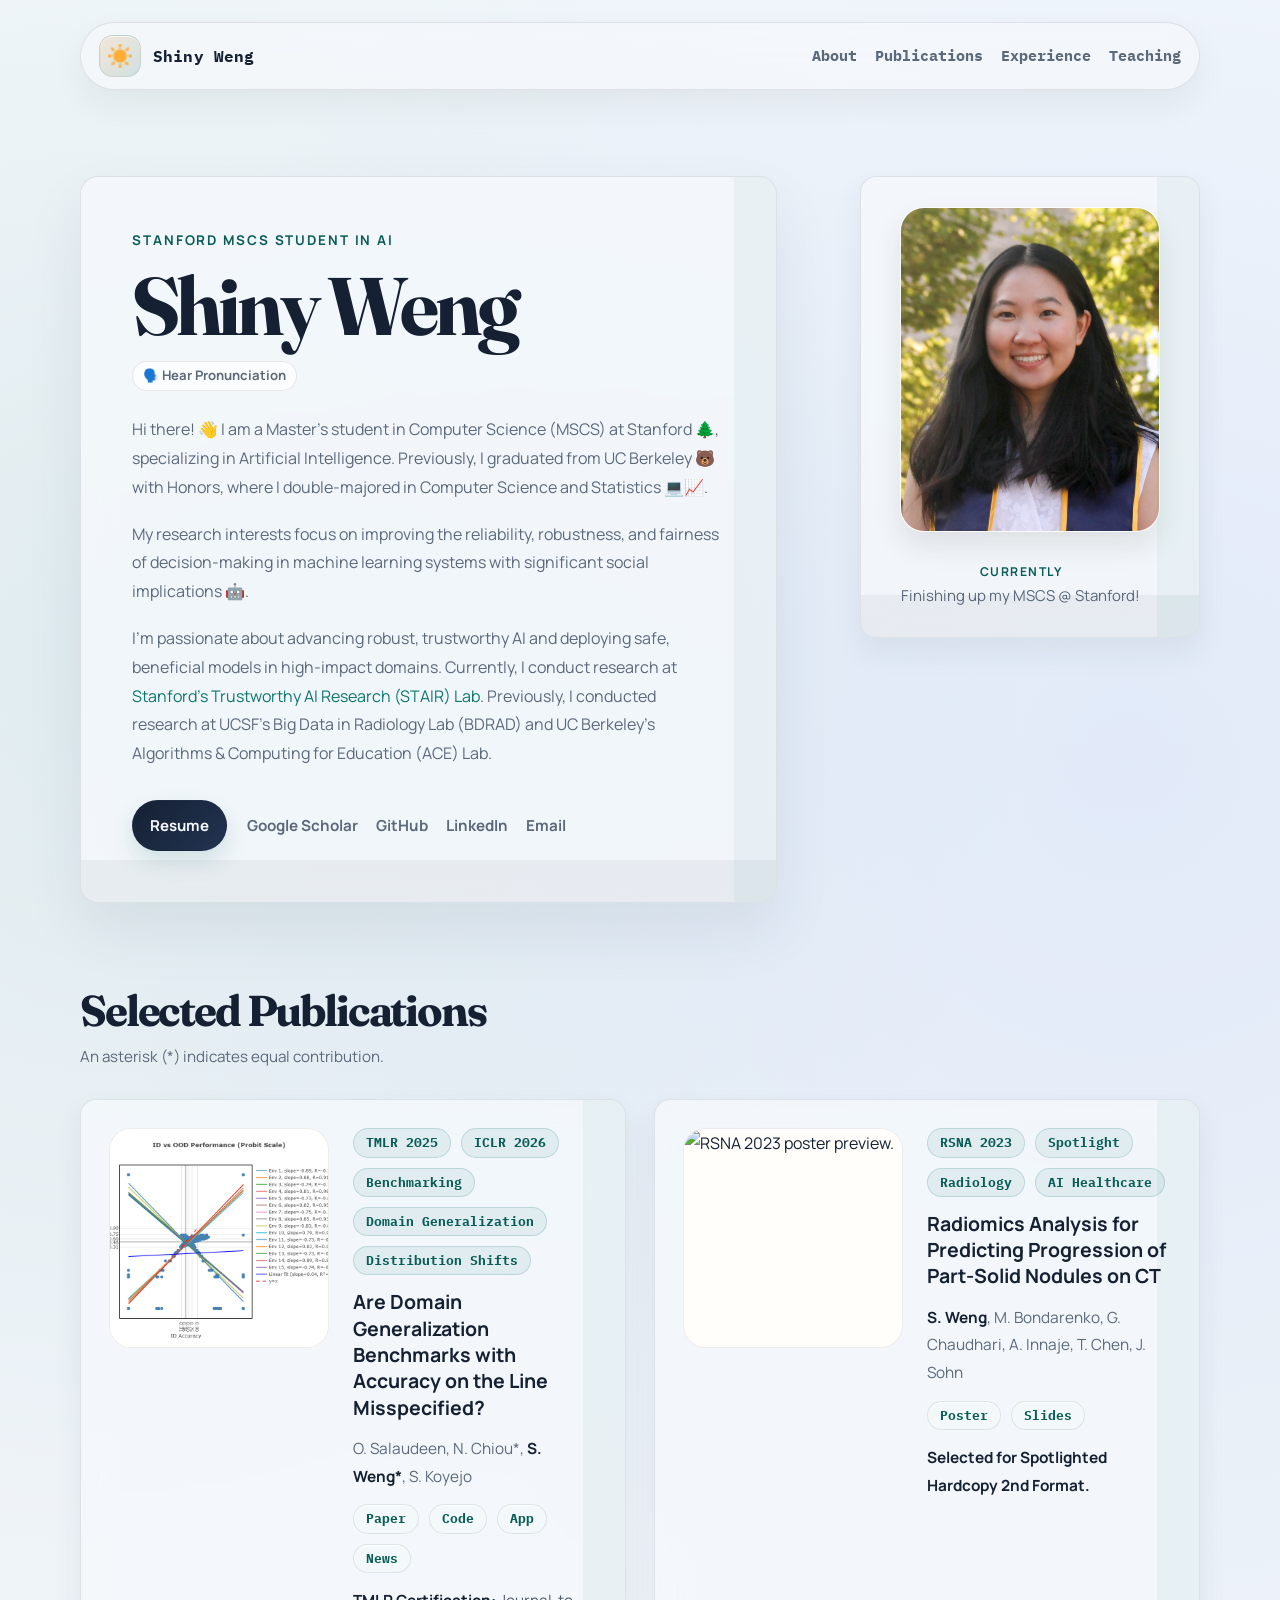
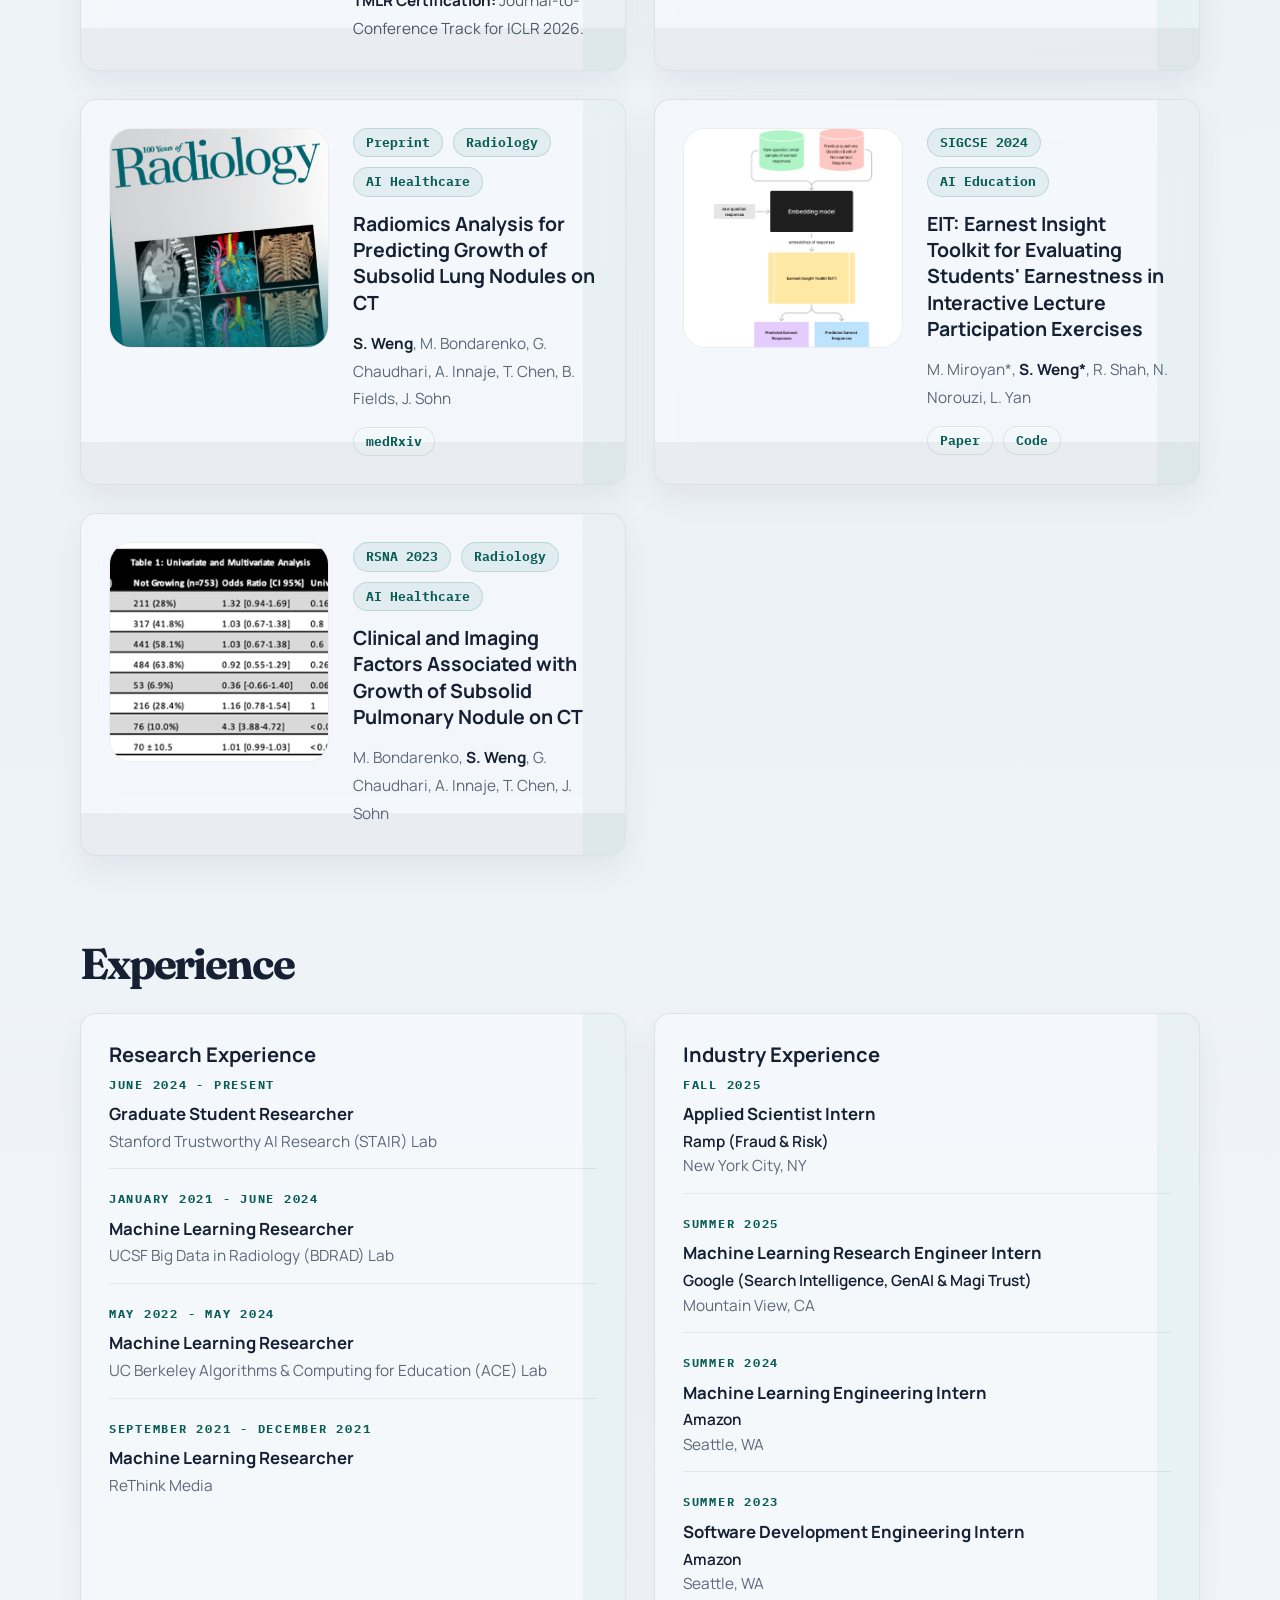
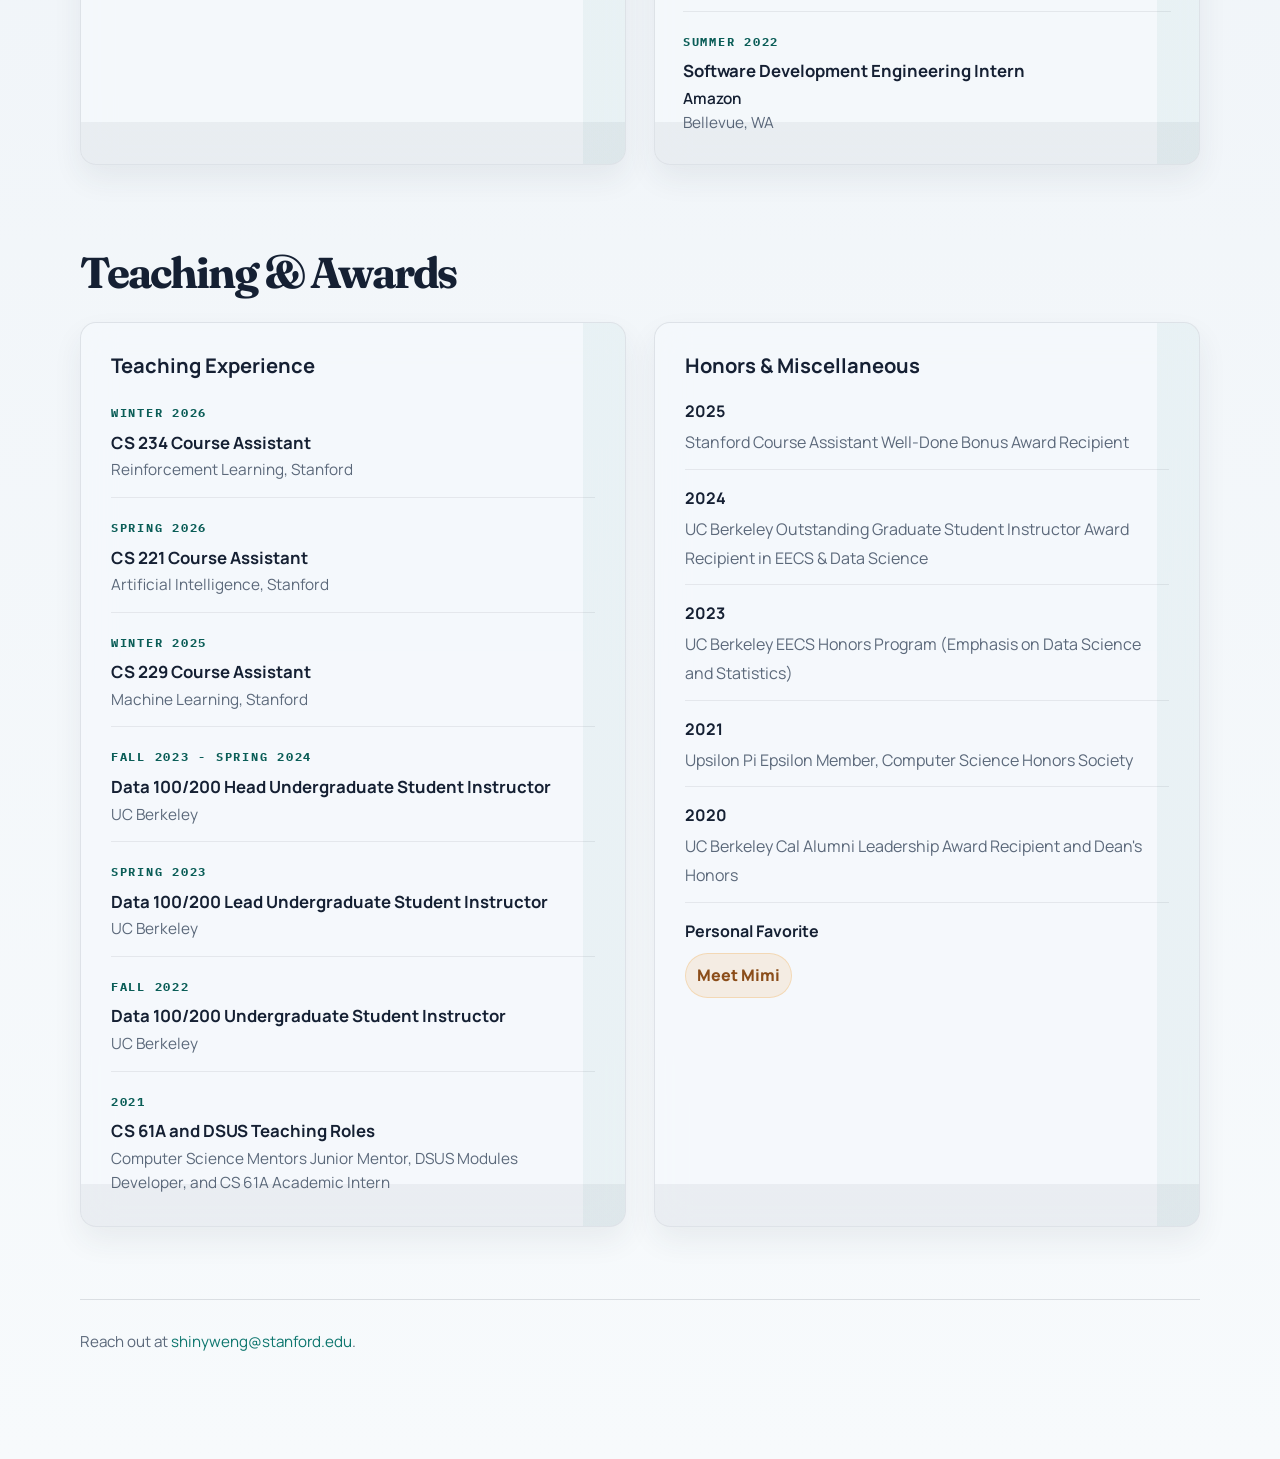
==== index.html @ ee544789 "fix" ====
<!DOCTYPE html>
<html lang="en">
<head>
  <meta charset="utf-8">
  <meta name="viewport" content="width=device-width, initial-scale=1">
  <meta
    name="description"
    content="Shiny Weng is a Stanford MSCS student researching trustworthy AI, robust machine learning, and socially impactful decision-making systems."
  >
  <link rel="icon" type="image/png" href="sunny.png">
  <title>Shiny Weng | Hello!</title>
  <link rel="preconnect" href="https://fonts.googleapis.com">
  <link rel="preconnect" href="https://fonts.gstatic.com" crossorigin>
  <link
    href="https://fonts.googleapis.com/css2?family=Fraunces:opsz,wght@9..144,600;9..144,700&family=IBM+Plex+Mono:wght@400;500;600&family=Manrope:wght@400;500;600;700;800&display=swap"
    rel="stylesheet"
  >
  <link rel="stylesheet" href="styles.css?v=20260316b">
  <script src="./utils.js?v=20260316b" defer></script>
</head>
<body data-theme="blueprint" data-mode="light">
  <nav class="topbar" aria-label="Primary" data-reveal style="--delay: 40ms;">
    <div class="brand">
      <button
        class="brand-mark"
        id="style-toggle"
        type="button"
        aria-label="Change appearance"
        title="Change appearance"
      >
        <img src="sunny.png" alt="">
      </button>
      <a class="brand-name" href="#top">Shiny Weng</a>
    </div>
    <div class="nav-links">
      <a href="#about">About</a>
      <a href="#publications">Publications</a>
      <a href="#experience">Experience</a>
      <a href="#teaching">Teaching</a>
    </div>
  </nav>

  <main class="page-shell" id="top">
    <section class="hero section" id="about">
      <div class="hero-panel" data-reveal style="--delay: 90ms;">
        <p class="eyebrow">Stanford MSCS student in AI</p>
        <h1 class="hero-name">Shiny Weng</h1>
        <p class="pronunciation">
          <a class="pronunciation-button" href="https://translate.google.com/?sl=auto&amp;tl=en&amp;text=Shiny%20Weng&amp;op=translate" target="_blank" rel="noopener noreferrer">🗣️ Hear Pronunciation</a>
        </p>
        <p class="hero-copy">
          Hi there! 👋 I am a Master's student in Computer Science (MSCS) at Stanford 🌲, specializing in Artificial
          Intelligence. Previously, I graduated from UC Berkeley 🐻 with Honors, where I double-majored in Computer
          Science and Statistics 💻📈.
        </p>
        <p class="hero-copy">
          My research interests focus on improving the reliability, robustness, and fairness of decision-making
          in machine learning systems with significant social implications 🤖.
        </p>
        <p class="hero-copy">
          I'm passionate about advancing robust, trustworthy AI and deploying safe, beneficial models in
          high-impact domains. Currently, I conduct research at <a href="https://stairlab.stanford.edu/team/" target="_blank" rel="noopener noreferrer">Stanford's Trustworthy AI Research (STAIR) Lab</a>. Previously, I conducted research at UCSF's Big Data in Radiology Lab (BDRAD) and UC Berkeley's Algorithms &amp; Computing for Education (ACE) Lab.
        </p>
        <div class="hero-actions">
          <a class="button button-primary" href="https://drive.google.com/file/d/1noI0BM5lmIddgUTWFHFp1aUftZVLDPGQ/view?usp=drive_link" target="_blank" rel="noopener noreferrer">Resume</a>
          <div class="hero-links" aria-label="Profile links">
            <a href="https://scholar.google.com/citations?user=r68W_PIAAAAJ&hl=en" target="_blank" rel="noopener noreferrer">Google Scholar</a>
            <a href="https://github.com/shinyweng" target="_blank" rel="noopener noreferrer">GitHub</a>
            <a href="https://www.linkedin.com/in/shinyweng/" target="_blank" rel="noopener noreferrer">LinkedIn</a>
            <a href="mailto:shinyweng@stanford.edu">Email</a>
          </div>
        </div>
      </div>

      <aside class="hero-aside surface-card" data-reveal style="--delay: 160ms;">
        <div class="portrait-frame">
          <img src="self_img.png" alt="Portrait of Shiny Weng" loading="eager">
        </div>
        <p class="portrait-note"><span>Currently</span><br>Finishing up my MSCS @ Stanford!</p>
      </aside>
    </section>

    <section class="section" id="publications">
      <div class="section-header" data-reveal style="--delay: 40ms;">
        <div class="section-heading">
          <h2>Selected Publications</h2>
          <p class="section-subtitle">
            <span class="publications-note">An asterisk (*) indicates equal contribution.</span>
          </p>
        </div>
      </div>
      <div class="publications-grid" id="publications-grid"></div>
    </section>

    <section class="section" id="experience">
      <div class="section-header" data-reveal style="--delay: 40ms;">
        <h2>Experience</h2>
      </div>
      <div class="timeline-grid">
        <article class="timeline-card" data-reveal style="--delay: 90ms;">
          <h3>Research Experience</h3>
          <ul class="timeline-list">
            <li class="timeline-item">
              <span class="timeline-date">June 2024 - Present</span>
              <h4>Graduate Student Researcher</h4>
              <p>Stanford Trustworthy AI Research (STAIR) Lab</p>
            </li>
            <li class="timeline-item">
              <span class="timeline-date">January 2021 - June 2024</span>
              <h4>Machine Learning Researcher</h4>
              <p>UCSF Big Data in Radiology (BDRAD) Lab</p>
            </li>
            <li class="timeline-item">
              <span class="timeline-date">May 2022 - May 2024</span>
              <h4>Machine Learning Researcher</h4>
              <p>UC Berkeley Algorithms &amp; Computing for Education (ACE) Lab</p>
            </li>
            <li class="timeline-item">
              <span class="timeline-date">September 2021 - December 2021</span>
              <h4>Machine Learning Researcher</h4>
              <p>ReThink Media</p>
            </li>
          </ul>
        </article>

        <article class="timeline-card" data-reveal style="--delay: 150ms;">
          <h3>Industry Experience</h3>
          <ul class="timeline-list">
            <li class="timeline-item">
              <span class="timeline-date">Fall 2025</span>
              <h4>Applied Scientist Intern</h4>
              <p><span class="timeline-org">Ramp (Fraud &amp; Risk)</span><span class="timeline-location">New York City, NY</span></p>
            </li>
            <li class="timeline-item">
              <span class="timeline-date">Summer 2025</span>
              <h4>Machine Learning Research Engineer Intern</h4>
              <p><span class="timeline-org">Google (Search Intelligence, GenAI &amp; Magi Trust)</span><span class="timeline-location">Mountain View, CA</span></p>
            </li>
            <li class="timeline-item">
              <span class="timeline-date">Summer 2024</span>
              <h4>Machine Learning Engineering Intern</h4>
              <p><span class="timeline-org">Amazon</span><span class="timeline-location">Seattle, WA</span></p>
            </li>
            <li class="timeline-item">
              <span class="timeline-date">Summer 2023</span>
              <h4>Software Development Engineering Intern</h4>
              <p><span class="timeline-org">Amazon</span><span class="timeline-location">Seattle, WA</span></p>
            </li>
            <li class="timeline-item">
              <span class="timeline-date">Summer 2022</span>
              <h4>Software Development Engineering Intern</h4>
              <p><span class="timeline-org">Amazon</span><span class="timeline-location">Bellevue, WA</span></p>
            </li>
          </ul>
        </article>
      </div>
    </section>

    <section class="section" id="teaching">
      <div class="section-header" data-reveal style="--delay: 40ms;">
        <h2>Teaching &amp; Awards</h2>
      </div>
      <div class="split-grid">
        <article class="surface-card" data-reveal style="--delay: 90ms;">
          <div class="surface-card-header">
            <h3>Teaching Experience</h3>
          </div>
          <ul class="timeline-list">
            <li class="timeline-item">
              <span class="timeline-date">Winter 2026</span>
              <h4>CS 234 Course Assistant</h4>
              <p>Reinforcement Learning, Stanford</p>
            </li>
            <li class="timeline-item">
              <span class="timeline-date">Spring 2026</span>
              <h4>CS 221 Course Assistant</h4>
              <p>Artificial Intelligence, Stanford</p>
            </li>
            <li class="timeline-item">
              <span class="timeline-date">Winter 2025</span>
              <h4>CS 229 Course Assistant</h4>
              <p>Machine Learning, Stanford</p>
            </li>
            <li class="timeline-item">
              <span class="timeline-date">Fall 2023 - Spring 2024</span>
              <h4>Data 100/200 Head Undergraduate Student Instructor</h4>
              <p>UC Berkeley</p>
            </li>
            <li class="timeline-item">
              <span class="timeline-date">Spring 2023</span>
              <h4>Data 100/200 Lead Undergraduate Student Instructor</h4>
              <p>UC Berkeley</p>
            </li>
            <li class="timeline-item">
              <span class="timeline-date">Fall 2022</span>
              <h4>Data 100/200 Undergraduate Student Instructor</h4>
              <p>UC Berkeley</p>
            </li>
            <li class="timeline-item">
              <span class="timeline-date">2021</span>
              <h4>CS 61A and DSUS Teaching Roles</h4>
              <p>Computer Science Mentors Junior Mentor, DSUS Modules Developer, and CS 61A Academic Intern</p>
            </li>
          </ul>
        </article>

        <article class="surface-card" data-reveal style="--delay: 150ms;">
          <div class="surface-card-header">
            <h3>Honors &amp; Miscellaneous</h3>
          </div>
          <ul class="bullet-list">
            <li>
              <strong>2025</strong>
              Stanford Course Assistant Well-Done Bonus Award Recipient
            </li>
            <li>
              <strong>2024</strong>
              UC Berkeley Outstanding Graduate Student Instructor Award Recipient in EECS & Data Science
            </li>
            <li>
              <strong>2023</strong>
              UC Berkeley EECS Honors Program (Emphasis on Data Science and Statistics)
            </li>
            <li>
              <strong>2021</strong>
              Upsilon Pi Epsilon Member, Computer Science Honors Society
            </li>
            <li>
              <strong>2020</strong>
              UC Berkeley Cal Alumni Leadership Award Recipient and Dean's Honors
            </li>
            <li>
              <strong>Personal Favorite</strong>
              <a class="mimi-link" href="https://drive.google.com/file/d/1qlBJRyYPY-0sq33jttB8v-Fjv4BYXWpC/view?usp=drive_link" target="_blank" rel="noopener noreferrer">Meet Mimi</a>
            </li>
          </ul>
        </article>
      </div>
    </section>

    <footer class="footer">
      Reach out at <a href="mailto:shinyweng@stanford.edu">shinyweng@stanford.edu</a>.
    </footer>
  </main>

  <div style="display: none;">
    <a href="https://clustrmaps.com/site/1bztb" title="Visit tracker">
      <img src="//www.clustrmaps.com/map_v2.png?d=IxGGRYQ9leC5ZDsvdsZ-6cAcyVMgW3snAc_jQIl9jx4&amp;cl=ffffff" alt="">
    </a>
  </div>

  <script>
    const publications = [
      {
        chips: ["TMLR 2025", "ICLR 2026", "Benchmarking", "Domain Generalization", "Distribution Shifts"],
        title: "Are Domain Generalization Benchmarks with Accuracy on the Line Misspecified?",
        authorsHtml: "O. Salaudeen, N. Chiou*, <strong>S. Weng*</strong>, S. Koyejo",
        paperUrl: "https://openreview.net/pdf?id=fNywRyqPQo",
        image: "figures/dg_aotl-img.png",
        imageAlt: "Visualization from the domain generalization benchmarks paper.",
        links: [
          { label: "Paper", url: "https://openreview.net/pdf?id=fNywRyqPQo" },
          { label: "Code", url: "https://github.com/olawalesalaudeen/misspecified_DG_benchmarks" },
          { label: "App", url: "https://misspecified-dg-benchmarks-viz.streamlit.app/" },
          { label: "News", url: "https://hai.stanford.edu/news/better-benchmarks-for-safety-critical-ai-applications" }
        ],
        noteHtml: "<strong>TMLR Certification:</strong> Journal-to-Conference Track for ICLR 2026."
      },
      {
        chips: ["RSNA 2023", "Spotlight", "Radiology", "AI Healthcare"],
        title: "Radiomics Analysis for Predicting Progression of Part-Solid Nodules on CT",
        authorsHtml: "<strong>S. Weng</strong>, M. Bondarenko, G. Chaudhari, A. Innaje, T. Chen, J. Sohn",
        paperUrl: "https://reg.meeting.rsna.org/flow/rsna/rsna23/RSNA2023/page/sessioncatalog/session/1695063018642047wmHI#:~:text=Radiomics%20Analysis%20for%20Predicting%20Progression%20of%20Part%2DSolid%20Nodules%20on%20CT%20%7C%20W5A%2DSPCH%2D5",
        image: "figures/%5BRSNA%202023%5D%20Hardcopy%20Learning%20Center%20Poster.png",
        imageAlt: "RSNA 2023 poster preview.",
        links: [
          { label: "Poster", url: "figures/%5BRSNA%202023%5D%20Hardcopy%20Learning%20Center%20Poster.png" },
          { label: "Slides", url: "research/%5BRSNA%202023%20PPT%20PDF%5D%20Radiomics%20Analysis%20for%20Predicting%20Progression%20of%20Part-Solid%20Nodules.pdf" }
        ],
        noteHtml: "<strong>Selected for Spotlighted Hardcopy 2nd Format.</strong>"
      },
      {
        chips: ["Preprint", "Radiology", "AI Healthcare"],
        title: "Radiomics Analysis for Predicting Growth of Subsolid Lung Nodules on CT",
        authorsHtml: "<strong>S. Weng</strong>, M. Bondarenko, G. Chaudhari, A. Innaje, T. Chen, B. Fields, J. Sohn",
        paperUrl: null,
        image: "figures/radiology.png",
        imageAlt: "Radiology manuscript figure.",
        links: [
          { label: "medRxiv", url: "https://doi.org/10.1101/2023.12.05.23299456" }
        ]
      },
      {
        chips: ["SIGCSE 2024", "AI Education"],
        title: "EIT: Earnest Insight Toolkit for Evaluating Students' Earnestness in Interactive Lecture Participation Exercises",
        authorsHtml: "M. Miroyan*, <strong>S. Weng*</strong>, R. Shah, N. Norouzi, L. Yan",
        paperUrl: "https://dl.acm.org/doi/10.1145/3626252.3630838",
        image: "figures/eit_pca-img.jpg",
        imageAlt: "Visualization for the EIT student engagement toolkit.",
        links: [
          { label: "Paper", url: "https://dl.acm.org/doi/10.1145/3626252.3630838" },
          { label: "Code", url: "https://github.com/shinyweng/Earnest-Insight-Toolkit" }
        ]
      },
      {
        chips: ["RSNA 2023", "Radiology", "AI Healthcare"],
        title: "Clinical and Imaging Factors Associated with Growth of Subsolid Pulmonary Nodule on CT",
        authorsHtml: "M. Bondarenko, <strong>S. Weng</strong>, G. Chaudhari, A. Innaje, T. Chen, J. Sohn",
        paperUrl: null,
        image: "figures/clinical_rsna-img.png",
        imageAlt: "Clinical and imaging factors publication image.",
        links: []
      }
    ];

    window.addEventListener("DOMContentLoaded", function () {
      renderPublications("publications-grid", publications);
      setupAppearanceControls();
      setupMimiEasterEgg();
      setupRevealAnimations();
    });
  </script>
</body>
</html>
---- styles.css ----
:root {
  --bg: #f5efe6;
  --surface: rgba(255, 252, 247, 0.88);
  --surface-strong: rgba(255, 252, 247, 0.94);
  --ink: #1e2330;
  --muted: #596272;
  --line: rgba(30, 35, 48, 0.12);
  --accent: #176b62;
  --accent-strong: #0f4b47;
  --accent-soft: rgba(23, 107, 98, 0.1);
  --sun: #ef9a32;
  --berry: #b15d42;
  --shadow: 0 20px 48px rgba(35, 31, 24, 0.08);
  --shadow-soft: 0 12px 28px rgba(35, 31, 24, 0.06);
  --radius-xl: 32px;
  --radius-lg: 24px;
  --radius-md: 18px;
  --content-width: min(1120px, calc(100% - 32px));
  --hero-title-size: clamp(3.4rem, 10vw, 5.8rem);
  --section-title-size: clamp(2.1rem, 5vw, 3.2rem);
  --panel-border: 1px solid rgba(255, 255, 255, 0.75);
  --panel-blur: blur(12px);
  --grid-opacity: 0.12;
  --topbar-bg: rgba(255, 252, 247, 0.76);
  --chip-bg: rgba(23, 107, 98, 0.1);
  --chip-border: rgba(23, 107, 98, 0.14);
  --link-pill-bg: rgba(255, 255, 255, 0.78);
  --link-pill-border: rgba(30, 35, 48, 0.1);
  --subtle-pill-bg: rgba(255, 255, 255, 0.72);
  --subtle-pill-bg-hover: rgba(255, 255, 255, 0.9);
  --subtle-pill-border: rgba(30, 35, 48, 0.1);
  --subtle-pill-border-hover: rgba(30, 35, 48, 0.16);
  --subtle-pill-shadow: inset 0 1px 0 rgba(255, 255, 255, 0.9);
  --button-bg: linear-gradient(135deg, var(--accent) 0%, #21584f 100%);
  --button-ink: #fffaf4;
  --theme-font: "Manrope", "Segoe UI", sans-serif;
  --display-font: "Fraunces", Georgia, serif;
  --icon-button-bg: rgba(255, 255, 255, 0.55);
  --icon-button-border: rgba(30, 35, 48, 0.1);
  --icon-button-shadow: inset 0 1px 0 rgba(255, 255, 255, 0.72);
}

body[data-theme="gallery"]:not([data-mode="dark"]) {
  --bg: #f4f2ee;
  --surface: rgba(255, 255, 255, 0.92);
  --surface-strong: rgba(255, 255, 255, 0.98);
  --ink: #17191d;
  --muted: #60656f;
  --line: rgba(23, 25, 29, 0.12);
  --accent: #1f4fd1;
  --accent-strong: #15379a;
  --accent-soft: rgba(31, 79, 209, 0.08);
  --shadow: 0 24px 50px rgba(18, 24, 40, 0.06);
  --shadow-soft: 0 16px 28px rgba(18, 24, 40, 0.05);
  --radius-xl: 24px;
  --radius-lg: 20px;
  --radius-md: 14px;
  --panel-border: 1px solid rgba(23, 25, 29, 0.08);
  --panel-blur: blur(8px);
  --grid-opacity: 0.06;
  --topbar-bg: rgba(255, 255, 255, 0.82);
  --chip-bg: rgba(31, 79, 209, 0.08);
  --chip-border: rgba(31, 79, 209, 0.14);
  --link-pill-bg: rgba(248, 250, 255, 0.92);
  --link-pill-border: rgba(23, 25, 29, 0.08);
  --subtle-pill-bg: rgba(248, 250, 255, 0.9);
  --subtle-pill-bg-hover: rgba(255, 255, 255, 0.98);
  --subtle-pill-border: rgba(23, 25, 29, 0.08);
  --subtle-pill-border-hover: rgba(31, 79, 209, 0.18);
  --subtle-pill-shadow: inset 0 1px 0 rgba(255, 255, 255, 0.92);
  --button-bg: #17191d;
  --button-ink: #ffffff;
  --display-font: "Manrope", "Segoe UI", sans-serif;
}

body[data-theme="blueprint"] {
  --bg: #eef2f7;
  --surface: rgba(245, 248, 252, 0.84);
  --surface-strong: rgba(249, 251, 255, 0.94);
  --ink: #152033;
  --muted: #5c697b;
  --line: rgba(21, 32, 51, 0.12);
  --accent: #0d766e;
  --accent-strong: #0a5d57;
  --accent-soft: rgba(13, 118, 110, 0.08);
  --shadow: 0 28px 60px rgba(38, 53, 77, 0.08);
  --shadow-soft: 0 14px 30px rgba(38, 53, 77, 0.07);
  --radius-xl: 18px;
  --radius-lg: 16px;
  --radius-md: 12px;
  --hero-title-size: clamp(3rem, 9vw, 5.1rem);
  --section-title-size: clamp(1.9rem, 4vw, 2.7rem);
  --panel-border: 1px solid rgba(21, 32, 51, 0.1);
  --panel-blur: blur(16px);
  --grid-opacity: 0.08;
  --topbar-bg: rgba(245, 248, 252, 0.78);
  --chip-bg: rgba(13, 118, 110, 0.08);
  --chip-border: rgba(13, 118, 110, 0.18);
  --link-pill-bg: rgba(244, 249, 250, 0.92);
  --link-pill-border: rgba(21, 32, 51, 0.1);
  --button-bg: linear-gradient(135deg, #152033 0%, #223452 100%);
  --button-ink: #f6fbff;
  --icon-button-bg: rgba(248, 250, 255, 0.72);
  --icon-button-border: rgba(21, 32, 51, 0.12);
  --icon-button-shadow: inset 0 1px 0 rgba(255, 255, 255, 0.8);
}

body[data-theme="solstice"] {
  --bg: #f6efe7;
  --surface: rgba(255, 248, 242, 0.88);
  --surface-strong: rgba(255, 252, 248, 0.95);
  --ink: #241b22;
  --muted: #6b5e6d;
  --line: rgba(36, 27, 34, 0.12);
  --accent: #c85f48;
  --accent-strong: #9e4637;
  --accent-soft: rgba(200, 95, 72, 0.12);
  --shadow: 0 26px 56px rgba(63, 38, 39, 0.09);
  --shadow-soft: 0 14px 30px rgba(63, 38, 39, 0.07);
  --panel-border: 1px solid rgba(255, 255, 255, 0.78);
  --panel-blur: blur(12px);
  --grid-opacity: 0.09;
  --topbar-bg: rgba(255, 250, 245, 0.8);
  --chip-bg: rgba(200, 95, 72, 0.1);
  --chip-border: rgba(200, 95, 72, 0.16);
  --link-pill-bg: rgba(255, 252, 248, 0.86);
  --link-pill-border: rgba(36, 27, 34, 0.08);
  --subtle-pill-bg: rgba(255, 252, 248, 0.82);
  --subtle-pill-bg-hover: rgba(255, 255, 255, 0.95);
  --subtle-pill-border: rgba(36, 27, 34, 0.08);
  --subtle-pill-border-hover: rgba(200, 95, 72, 0.18);
  --subtle-pill-shadow: inset 0 1px 0 rgba(255, 255, 255, 0.92);
  --button-bg: linear-gradient(135deg, #c85f48 0%, #df8651 100%);
  --button-ink: #fff9f6;
}

body[data-mode="dark"] {
  --surface: rgba(18, 24, 34, 0.74);
  --surface-strong: rgba(17, 24, 35, 0.84);
  --ink: #edf2ff;
  --muted: #aab6cb;
  --line: rgba(226, 233, 255, 0.12);
  --shadow: 0 24px 54px rgba(2, 6, 23, 0.38);
  --shadow-soft: 0 16px 34px rgba(2, 6, 23, 0.28);
  --panel-border: 1px solid rgba(226, 233, 255, 0.1);
  --topbar-bg: rgba(12, 17, 27, 0.76);
  --chip-bg: rgba(255, 255, 255, 0.07);
  --chip-border: rgba(255, 255, 255, 0.12);
  --link-pill-bg: rgba(255, 255, 255, 0.05);
  --link-pill-border: rgba(255, 255, 255, 0.1);
  --subtle-pill-bg: rgba(255, 255, 255, 0.06);
  --subtle-pill-bg-hover: rgba(255, 255, 255, 0.1);
  --subtle-pill-border: rgba(255, 255, 255, 0.12);
  --subtle-pill-border-hover: rgba(255, 255, 255, 0.18);
  --subtle-pill-shadow: inset 0 1px 0 rgba(255, 255, 255, 0.04);
  --icon-button-bg: rgba(255, 255, 255, 0.06);
  --icon-button-border: rgba(255, 255, 255, 0.1);
  --icon-button-shadow: inset 0 1px 0 rgba(255, 255, 255, 0.04);
}

* {
  box-sizing: border-box;
}

html {
  scroll-behavior: smooth;
}

body {
  margin: 0;
  font-family: var(--theme-font);
  color: var(--ink);
  background-color: var(--bg);
  background:
    radial-gradient(circle at 12% 14%, rgba(239, 154, 50, 0.12), transparent 24%),
    radial-gradient(circle at 86% 18%, rgba(23, 107, 98, 0.1), transparent 22%),
    linear-gradient(180deg, #faf6ef 0%, #f6f1e9 52%, #fbf8f2 100%);
  line-height: 1.8;
  min-height: 100vh;
}

body::before {
  content: "";
  position: fixed;
  inset: 0;
  pointer-events: none;
  background-image:
    linear-gradient(rgba(255, 255, 255, var(--grid-opacity)) 1px, transparent 1px),
    linear-gradient(90deg, rgba(255, 255, 255, var(--grid-opacity)) 1px, transparent 1px);
  background-size: 72px 72px;
  -webkit-mask-image: linear-gradient(180deg, rgba(0, 0, 0, 0.12), transparent 82%);
  mask-image: linear-gradient(180deg, rgba(0, 0, 0, 0.12), transparent 82%);
  z-index: -1;
}

body[data-theme="gallery"] {
  background:
    radial-gradient(circle at 15% 12%, rgba(31, 79, 209, 0.06), transparent 20%),
    radial-gradient(circle at 85% 24%, rgba(160, 170, 190, 0.12), transparent 26%),
    linear-gradient(180deg, #faf9f7 0%, #f2f0eb 50%, #f8f6f1 100%);
}

body[data-theme="blueprint"]:not([data-mode="dark"]) {
  background:
    radial-gradient(circle at 10% 14%, rgba(13, 118, 110, 0.08), transparent 22%),
    radial-gradient(circle at 88% 16%, rgba(37, 99, 235, 0.08), transparent 26%),
    linear-gradient(180deg, #f3f7fb 0%, #edf2f7 48%, #f7fafc 100%);
}

body[data-theme="solstice"] {
  background:
    radial-gradient(circle at 14% 16%, rgba(239, 154, 50, 0.16), transparent 22%),
    radial-gradient(circle at 82% 14%, rgba(200, 95, 72, 0.12), transparent 22%),
    radial-gradient(circle at 50% 0%, rgba(255, 245, 214, 0.45), transparent 30%),
    linear-gradient(180deg, #fbf4ec 0%, #f7eee6 52%, #fdf8f2 100%);
}

body[data-mode="dark"][data-theme="studio"] {
  --bg: #0d1218;
  --accent: #69c7b3;
  --accent-strong: #91e0cf;
  background:
    radial-gradient(circle at 12% 14%, rgba(239, 154, 50, 0.12), transparent 24%),
    radial-gradient(circle at 86% 18%, rgba(105, 199, 179, 0.16), transparent 22%),
    linear-gradient(180deg, #0f141c 0%, #0c1117 52%, #131922 100%);
}

body[data-mode="dark"][data-theme="gallery"] {
  --bg: #101319;
  --accent: #7ea4ff;
  --accent-strong: #a9c1ff;
  background:
    radial-gradient(circle at 15% 12%, rgba(126, 164, 255, 0.13), transparent 20%),
    radial-gradient(circle at 85% 24%, rgba(255, 255, 255, 0.06), transparent 24%),
    linear-gradient(180deg, #12161d 0%, #0d1117 50%, #141923 100%);
}

body[data-mode="dark"][data-theme="blueprint"] {
  --bg: #0b1220;
  --accent: #5fd2cb;
  --accent-strong: #8be6df;
  background:
    radial-gradient(circle at 10% 14%, rgba(95, 210, 203, 0.14), transparent 22%),
    radial-gradient(circle at 88% 16%, rgba(96, 165, 250, 0.1), transparent 26%),
    linear-gradient(180deg, #0c1320 0%, #09101b 48%, #101826 100%);
}

a {
  color: var(--accent);
  text-decoration: none;
}

a:hover,
a:focus-visible {
  color: var(--accent-strong);
}

img {
  display: block;
  max-width: 100%;
}

strong {
  color: var(--ink);
}

.page-shell {
  width: var(--content-width);
  margin: 0 auto 96px;
  position: relative;
}


.topbar {
  position: sticky;
  top: 18px;
  z-index: 20;
  width: var(--content-width);
  margin: 22px auto 44px;
  padding: 12px 18px;
  display: flex;
  align-items: center;
  justify-content: space-between;
  gap: 18px;
  border: var(--panel-border);
  border-radius: 999px;
  background: var(--topbar-bg);
  backdrop-filter: var(--panel-blur);
  box-shadow: 0 14px 34px rgba(35, 31, 24, 0.06);
}

.brand {
  display: flex;
  align-items: center;
  gap: 12px;
  font-weight: 800;
  letter-spacing: 0.01em;
}

.brand-name {
  color: var(--ink);
}

.brand-name:hover,
.brand-name:focus-visible {
  color: var(--ink);
}

.brand-mark {
  width: 42px;
  height: 42px;
  display: grid;
  place-items: center;
  border-radius: 14px;
  border: 1px solid rgba(23, 107, 98, 0.14);
  background: linear-gradient(135deg, rgba(239, 154, 50, 0.18), rgba(23, 107, 98, 0.16));
  box-shadow: inset 0 1px 0 rgba(255, 255, 255, 0.65);
  padding: 0;
  cursor: pointer;
  transition: transform 180ms ease, box-shadow 180ms ease, border-color 180ms ease;
  appearance: none;
}

.brand-mark:hover,
.brand-mark:focus-visible {
  transform: translateY(-1px);
  border-color: rgba(23, 107, 98, 0.22);
  box-shadow: inset 0 1px 0 rgba(255, 255, 255, 0.68), 0 8px 18px rgba(35, 31, 24, 0.08);
}

.brand-mark img {
  width: 24px;
  height: 24px;
}

body[data-mode="dark"] .brand-mark {
  border-color: rgba(226, 233, 255, 0.12);
  background: linear-gradient(135deg, rgba(239, 154, 50, 0.16), rgba(105, 199, 179, 0.12));
  box-shadow: inset 0 1px 0 rgba(255, 255, 255, 0.08);
}

body[data-mode="dark"] .brand-mark:hover,
body[data-mode="dark"] .brand-mark:focus-visible {
  border-color: rgba(226, 233, 255, 0.2);
  box-shadow: inset 0 1px 0 rgba(255, 255, 255, 0.1), 0 10px 24px rgba(2, 6, 23, 0.24);
}

.nav-links {
  display: flex;
  align-items: center;
  flex-wrap: wrap;
  gap: 8px 18px;
}

.nav-links a {
  font-size: 0.94rem;
  font-weight: 700;
  color: var(--muted);
}

.nav-links a:hover,
.nav-links a:focus-visible {
  color: var(--ink);
}

.section {
  margin-top: 86px;
  scroll-margin-top: 110px;
}

.hero {
  display: grid;
  grid-template-columns: minmax(0, 1.3fr) minmax(280px, 0.7fr);
  gap: 48px;
  align-items: start;
}

.hero-panel,
.surface-card {
  border: var(--panel-border);
  background: var(--surface);
  border-radius: var(--radius-xl);
  box-shadow: var(--shadow);
  backdrop-filter: var(--panel-blur);
}

.hero-panel {
  padding: clamp(36px, 4vw, 54px);
  position: relative;
  overflow: hidden;
}

.hero-panel::after {
  display: none;
}

.eyebrow {
  margin: 0 0 16px;
  font-size: 0.84rem;
  font-weight: 700;
  letter-spacing: 0.14em;
  text-transform: uppercase;
  color: var(--accent-strong);
}

.hero-name {
  margin: 0 0 18px;
  font-family: var(--display-font);
  font-size: var(--hero-title-size);
  line-height: 0.92;
  letter-spacing: -0.04em;
}

.pronunciation {
  margin: 14px 0 24px;
  color: var(--muted);
  font-weight: 600;
  font-size: 0.94rem;
}

.pronunciation-button {
  display: inline-flex;
  align-items: center;
  gap: 6px;
  padding: 6px 10px;
  border-radius: 999px;
  border: 1px solid var(--subtle-pill-border);
  background: var(--subtle-pill-bg);
  color: var(--muted);
  font-size: 0.82rem;
  font-weight: 700;
  line-height: 1.2;
  box-shadow: var(--subtle-pill-shadow);
}

.pronunciation-button:hover,
.pronunciation-button:focus-visible {
  color: var(--ink);
  border-color: var(--subtle-pill-border-hover);
  background: var(--subtle-pill-bg-hover);
}

.hero-copy {
  margin: 0;
  max-width: 60ch;
  color: var(--muted);
  font-size: 1rem;
}

.hero-copy + .hero-copy {
  margin-top: 18px;
}

.hero-actions {
  margin-top: 32px;
  display: flex;
  flex-wrap: wrap;
  align-items: center;
  gap: 18px 20px;
}

.button {
  display: inline-flex;
  align-items: center;
  justify-content: center;
  padding: 11px 17px;
  border-radius: 999px;
  border: 1px solid transparent;
  font-size: 0.94rem;
  font-weight: 700;
  transition: transform 180ms ease, box-shadow 180ms ease, border-color 180ms ease, background-color 180ms ease, color 180ms ease;
}

.button:hover,
.button:focus-visible {
  transform: translateY(-1px);
}

.button-primary {
  color: var(--button-ink);
  background: var(--button-bg);
  box-shadow: 0 10px 22px rgba(23, 107, 98, 0.16);
}

.button-primary:hover,
.button-primary:focus-visible {
  color: #fffaf4;
  box-shadow: 0 14px 26px rgba(23, 107, 98, 0.18);
}

.hero-links {
  display: flex;
  flex-wrap: wrap;
  gap: 10px 18px;
}

.hero-links a {
  color: var(--muted);
  font-size: 0.95rem;
  font-weight: 700;
}

.hero-links a:hover,
.hero-links a:focus-visible {
  color: var(--ink);
}

.hero-aside {
  width: min(100%, 340px);
  margin-left: auto;
  padding: 18px;
  display: flex;
  flex-direction: column;
  gap: 0;
}

.portrait-frame {
  width: min(100%, 260px);
  margin: 0 auto;
  border-radius: 24px;
  overflow: hidden;
  border: 1px solid rgba(255, 255, 255, 0.78);
  background: linear-gradient(180deg, rgba(28, 50, 71, 0.06), rgba(239, 154, 50, 0.03));
  box-shadow: 0 14px 28px rgba(35, 31, 24, 0.1);
}

.portrait-frame img {
  width: 100%;
  aspect-ratio: 4 / 5;
  object-fit: cover;
  object-position: center top;
}

.portrait-note {
  margin: 0 auto;
  padding-top: 28px;
  max-width: 260px;
  color: var(--muted);
  font-size: 0.94rem;
  line-height: 1.5;
  text-align: center;
}

.portrait-note span {
  display: inline-block;
  margin-bottom: 4px;
  color: var(--accent-strong);
  font-weight: 700;
  font-size: 0.76rem;
  letter-spacing: 0.12em;
  text-transform: uppercase;
}

.section-header {
  display: flex;
  align-items: end;
  justify-content: space-between;
  gap: 32px;
  margin-bottom: 28px;
}

.section-header h2 {
  margin: 0;
  font-family: var(--display-font);
  font-size: var(--section-title-size);
  line-height: 1;
  letter-spacing: -0.03em;
}

.section-header p {
  margin: 0;
  max-width: 42rem;
  color: var(--muted);
}

.section-heading {
  display: grid;
  gap: 10px;
}

.section-subtitle {
  margin: 0;
  color: var(--muted);
}

.timeline-grid,
.split-grid {
  display: grid;
  grid-template-columns: repeat(2, minmax(0, 1fr));
  gap: 28px;
}

.timeline-card,
.publication-card,
.surface-card {
  padding: 28px;
  border-radius: var(--radius-lg);
  border: var(--panel-border);
  background: var(--surface);
  box-shadow: var(--shadow-soft);
  backdrop-filter: var(--panel-blur);
}

.timeline-card h3,
.surface-card h3 {
  margin: 0;
  font-size: 1.26rem;
  line-height: 1.3;
}

.timeline-card p,
.surface-card p,
.list-note {
  margin: 0;
  color: var(--muted);
}

.timeline-list,
.bullet-list {
  margin: 0;
  padding: 0;
  list-style: none;
}

.timeline-list {
  display: grid;
  gap: 14px;
}

.timeline-item {
  padding-top: 14px;
  border-top: 1px solid rgba(30, 35, 48, 0.08);
}

.timeline-item:first-child {
  padding-top: 0;
  border-top: 0;
}

.timeline-date {
  display: inline-block;
  margin-bottom: 8px;
  font-size: 0.78rem;
  font-weight: 800;
  letter-spacing: 0.14em;
  text-transform: uppercase;
  color: var(--accent-strong);
}

.timeline-item h4 {
  margin: 0;
  font-size: 1.05rem;
  line-height: 1.35;
}

.timeline-item p {
  margin-top: 4px;
  font-size: 0.96rem;
  line-height: 1.6;
}

.timeline-org,
.timeline-location {
  display: block;
}

.timeline-org {
  color: var(--ink);
  font-weight: 600;
}

.timeline-location {
  color: var(--muted);
}

.publications-note {
  margin-top: 8px;
  color: var(--muted);
  font-size: 0.95rem;
}

.publications-grid {
  display: grid;
  grid-template-columns: repeat(2, minmax(0, 1fr));
  gap: 28px;
}

.publication-card {
  display: grid;
  grid-template-columns: minmax(170px, 220px) minmax(0, 1fr);
  gap: 24px;
  align-items: start;
  transition: transform 180ms ease, box-shadow 180ms ease, border-color 180ms ease;
}

.publication-card:hover {
  transform: translateY(-1px);
  border-color: rgba(30, 35, 48, 0.12);
  box-shadow: 0 18px 34px rgba(35, 31, 24, 0.1);
}

.publication-card.featured {
  grid-column: 1 / -1;
  grid-template-columns: minmax(220px, 340px) minmax(0, 1fr);
  padding: 30px;
  background:
    linear-gradient(135deg, rgba(255, 255, 255, 0.92), rgba(250, 247, 241, 0.9)),
    var(--surface);
}

.publication-media {
  border-radius: 22px;
  overflow: hidden;
  border: 1px solid rgba(30, 35, 48, 0.08);
  background: #fffefb;
  box-shadow: inset 0 1px 0 rgba(255, 255, 255, 0.9);
}

.publication-media img {
  width: 100%;
  aspect-ratio: 1 / 1;
  object-fit: cover;
}

.publication-card.featured .publication-media img {
  aspect-ratio: 1.18 / 1;
}

.publication-content {
  display: grid;
  gap: 14px;
  min-width: 0;
}

.publication-chips,
.publication-links {
  display: flex;
  flex-wrap: wrap;
  gap: 10px;
}

.publication-chip,
.publication-link {
  display: inline-flex;
  align-items: center;
  padding: 7px 12px;
  border-radius: 999px;
  font-size: 0.83rem;
  font-weight: 700;
  line-height: 1;
}

.publication-chip {
  color: var(--accent-strong);
  background: var(--chip-bg);
  border: 1px solid var(--chip-border);
}

.publication-chip.accent {
  color: #fff8ef;
  background: linear-gradient(135deg, var(--berry), #ce815f);
  border-color: transparent;
}

.publication-title {
  margin: 0;
  font-size: 1.22rem;
  line-height: 1.35;
}

.publication-title a {
  color: var(--ink);
}

.publication-title a:hover,
.publication-title a:focus-visible {
  color: var(--accent-strong);
}

.publication-authors,
.publication-note {
  margin: 0;
  color: var(--muted);
  font-size: 0.96rem;
}

.publication-note {
  color: #4f5b68;
}

.publication-link {
  color: var(--accent-strong);
  background: var(--link-pill-bg);
  border: 1px solid var(--link-pill-border);
  box-shadow: inset 0 1px 0 rgba(255, 255, 255, 0.88);
}

.publication-link:hover,
.publication-link:focus-visible {
  color: #fffaf4;
  background: var(--accent);
  border-color: var(--accent);
}

.surface-card {
  padding: 30px;
}

.surface-card-header {
  display: flex;
  flex-direction: column;
  gap: 8px;
  margin-bottom: 18px;
}

.bullet-list {
  display: grid;
  gap: 12px;
}

.bullet-list li {
  padding: 14px 0 0;
  border-top: 1px solid rgba(30, 35, 48, 0.08);
  color: var(--muted);
}

.bullet-list li:first-child {
  padding-top: 0;
  border-top: 0;
}

.bullet-list strong {
  display: block;
  margin-bottom: 2px;
  font-size: 1rem;
}

.mimi-link {
  display: inline-flex;
  align-items: center;
  width: fit-content;
  margin-top: 6px;
  padding: 7px 11px;
  border-radius: 999px;
  border: 1px solid rgba(239, 154, 50, 0.26);
  background: rgba(239, 154, 50, 0.12);
  color: #8b4d1a;
  font-weight: 800;
}

.mimi-trail {
  position: fixed;
  inset: 0;
  pointer-events: none;
  z-index: 40;
}

.mimi-paw {
  position: absolute;
  font-size: clamp(1.15rem, 2vw, 1.55rem);
  line-height: 1;
  opacity: 0;
  filter: drop-shadow(0 8px 16px rgba(35, 31, 24, 0.12));
  animation: mimi-paw-pop 1200ms ease forwards;
}

@keyframes mimi-paw-pop {
  0% {
    opacity: 0;
    transform: translate3d(-8px, 14px, 0) scale(0.7);
  }

  18% {
    opacity: 0.95;
    transform: translate3d(0, 0, 0) scale(1);
  }

  75% {
    opacity: 0.95;
    transform: translate3d(4px, -4px, 0) scale(1);
  }

  100% {
    opacity: 0;
    transform: translate3d(10px, -10px, 0) scale(0.9);
  }
}

.footer {
  margin-top: 72px;
  padding: 28px 0 8px;
  border-top: 1px solid var(--line);
  color: var(--muted);
  font-size: 0.95rem;
}



body[data-theme="gallery"] .brand-mark,
body[data-theme="gallery"] .portrait-frame,
body[data-theme="gallery"] .publication-media {
  border-radius: 16px;
}

body[data-theme="solstice"] .brand-mark {
  background: linear-gradient(135deg, rgba(255, 198, 92, 0.34), rgba(200, 95, 72, 0.22));
  border-color: rgba(200, 95, 72, 0.18);
  box-shadow: inset 0 1px 0 rgba(255, 255, 255, 0.74), 0 10px 22px rgba(200, 95, 72, 0.08);
}

body[data-theme="solstice"] .hero-panel,
body[data-theme="solstice"] .surface-card,
body[data-theme="solstice"] .timeline-card,
body[data-theme="solstice"] .publication-card {
  box-shadow: 0 18px 36px rgba(82, 44, 42, 0.08);
}

body[data-theme="gallery"] .timeline-card,
body[data-theme="gallery"] .publication-card,
body[data-theme="gallery"] .surface-card,
body[data-theme="gallery"] .hero-panel {
  box-shadow: 0 10px 24px rgba(17, 24, 39, 0.04);
}

body[data-theme="gallery"] .eyebrow,
body[data-theme="gallery"] .timeline-date,
body[data-theme="gallery"] .brand {
  letter-spacing: 0.2em;
}

body[data-theme="blueprint"] .brand,
body[data-theme="blueprint"] .nav-links a,
body[data-theme="blueprint"] .timeline-date,
body[data-theme="blueprint"] .publication-chip,
body[data-theme="blueprint"] .publication-link {
  font-family: "IBM Plex Mono", "SFMono-Regular", Consolas, monospace;
}

body[data-theme="blueprint"] .hero-panel,
body[data-theme="blueprint"] .timeline-card,
body[data-theme="blueprint"] .publication-card,
body[data-theme="blueprint"] .surface-card {
  position: relative;
  overflow: hidden;
}

body[data-theme="blueprint"] .hero-panel::before,
body[data-theme="blueprint"] .timeline-card::before,
body[data-theme="blueprint"] .publication-card::before,
body[data-theme="blueprint"] .surface-card::before {
  content: "";
  position: absolute;
  inset: 0;
  pointer-events: none;
  background:
    linear-gradient(90deg, transparent 0, transparent calc(100% - 42px), rgba(13, 118, 110, 0.05) calc(100% - 42px), rgba(13, 118, 110, 0.05) 100%),
    linear-gradient(180deg, transparent 0, transparent calc(100% - 42px), rgba(21, 32, 51, 0.05) calc(100% - 42px), rgba(21, 32, 51, 0.05) 100%);
}

body[data-theme="blueprint"] .hero-name,
body[data-theme="blueprint"] .section-header h2 {
  letter-spacing: -0.05em;
}

[data-reveal] {
  opacity: 0;
  transform: translateY(24px);
  transition: opacity 700ms ease, transform 700ms ease;
  transition-delay: var(--delay, 0ms);
}

[data-reveal].is-visible {
  opacity: 1;
  transform: translateY(0);
}

@media (max-width: 980px) {
  .hero,
  .timeline-grid,
  .split-grid,
  .publications-grid,
  .publication-card,
  .publication-card.featured {
    grid-template-columns: 1fr;
  }

  .publication-card.featured {
    grid-column: auto;
  }

  .section-header {
    flex-direction: column;
    align-items: start;
  }

  .hero-aside {
    width: 100%;
    max-width: none;
    margin-left: 0;
  }
}

@media (max-width: 720px) {
  .topbar {
    position: static;
    border-radius: 26px;
    padding: 16px;
  }

  .topbar,
  .nav-links {
    justify-content: center;
    flex-wrap: wrap;
  }

  .hero-name {
    font-size: clamp(2.9rem, 18vw, 4.4rem);
  }

  .hero-actions .button {
    flex: 0 0 auto;
  }
}

@media (max-width: 560px) {
  .page-shell,
  .topbar {
    width: min(100% - 24px, 1120px);
  }

  .hero-panel,
  .surface-card,
  .timeline-card,
  .publication-card {
    padding: 22px;
  }

  .publication-media img,
  .publication-card.featured .publication-media img {
    aspect-ratio: 1.2 / 1;
  }

  .hero-actions {
    align-items: flex-start;
  }
}

@media (prefers-reduced-motion: reduce) {
  html {
    scroll-behavior: auto;
  }

  * {
    transition-duration: 0ms !important;
    animation-duration: 0ms !important;
  }

  [data-reveal] {
    opacity: 1;
    transform: none;
  }
}
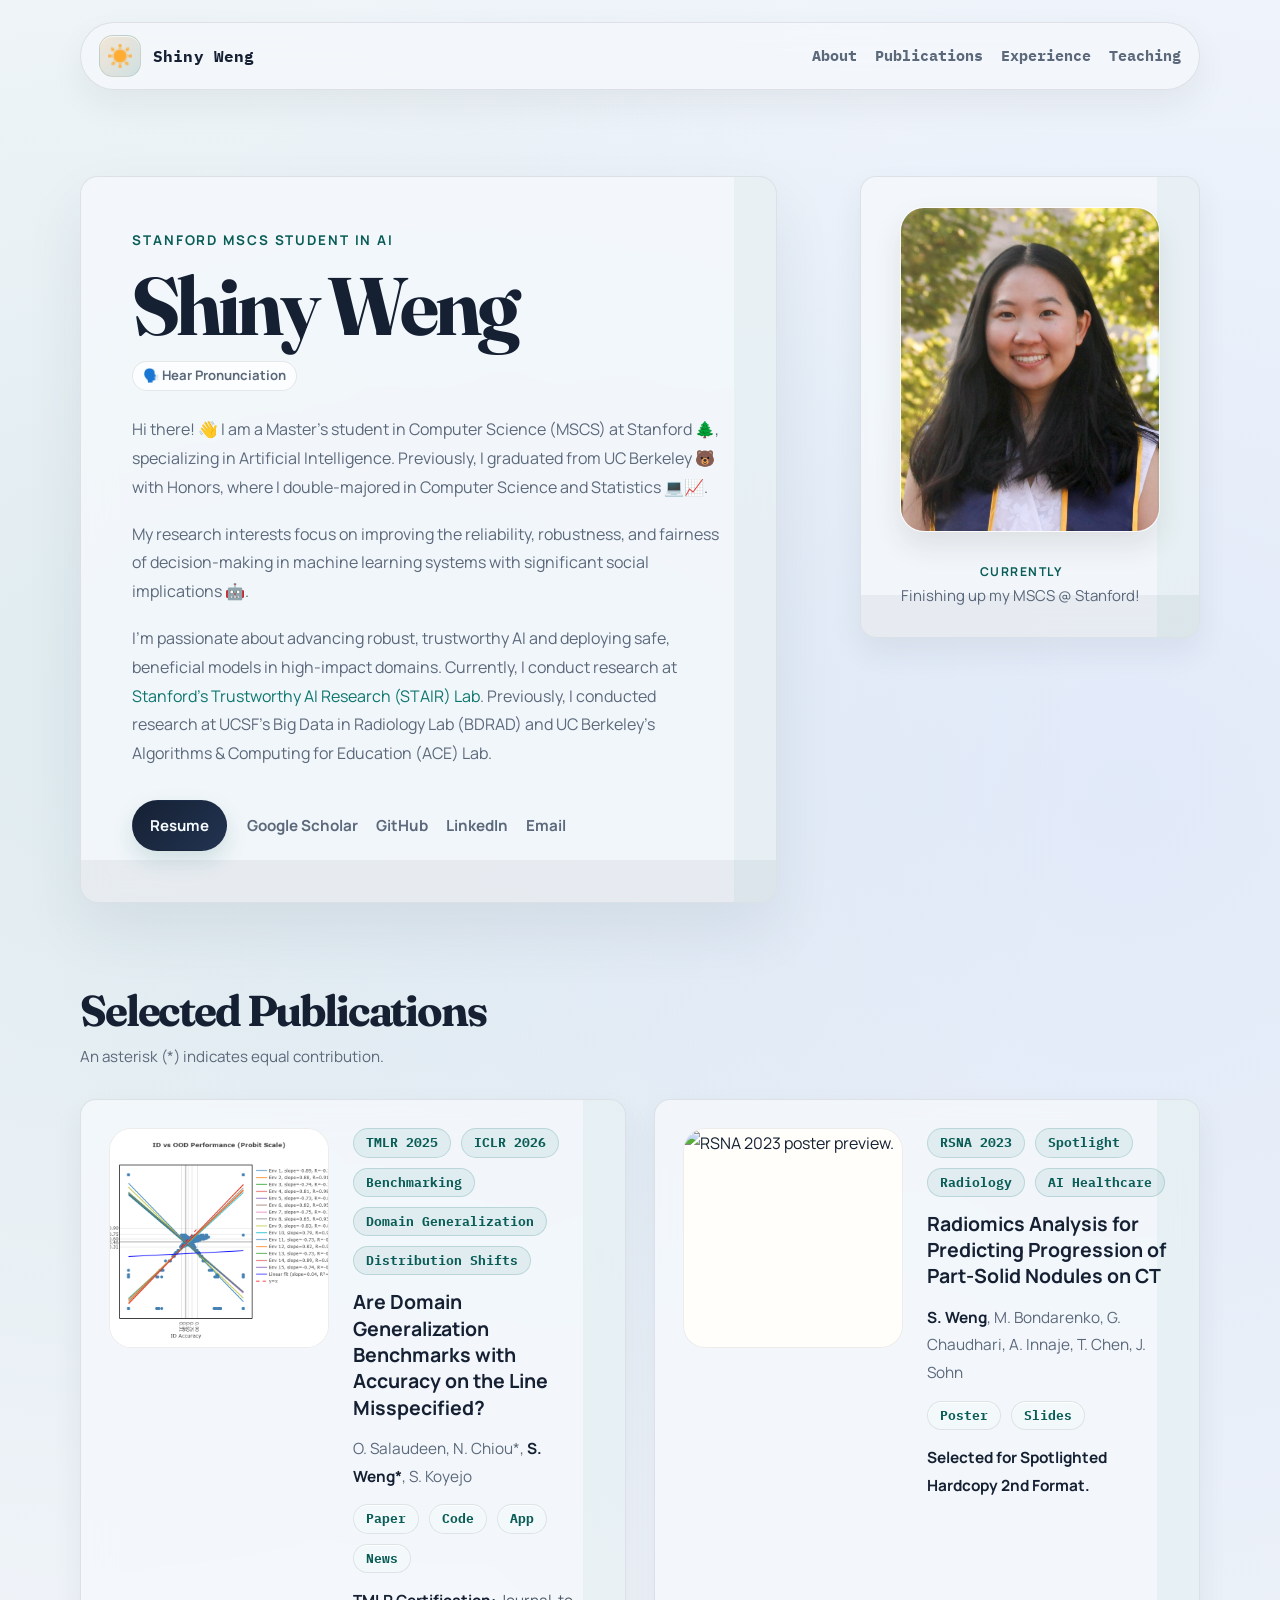
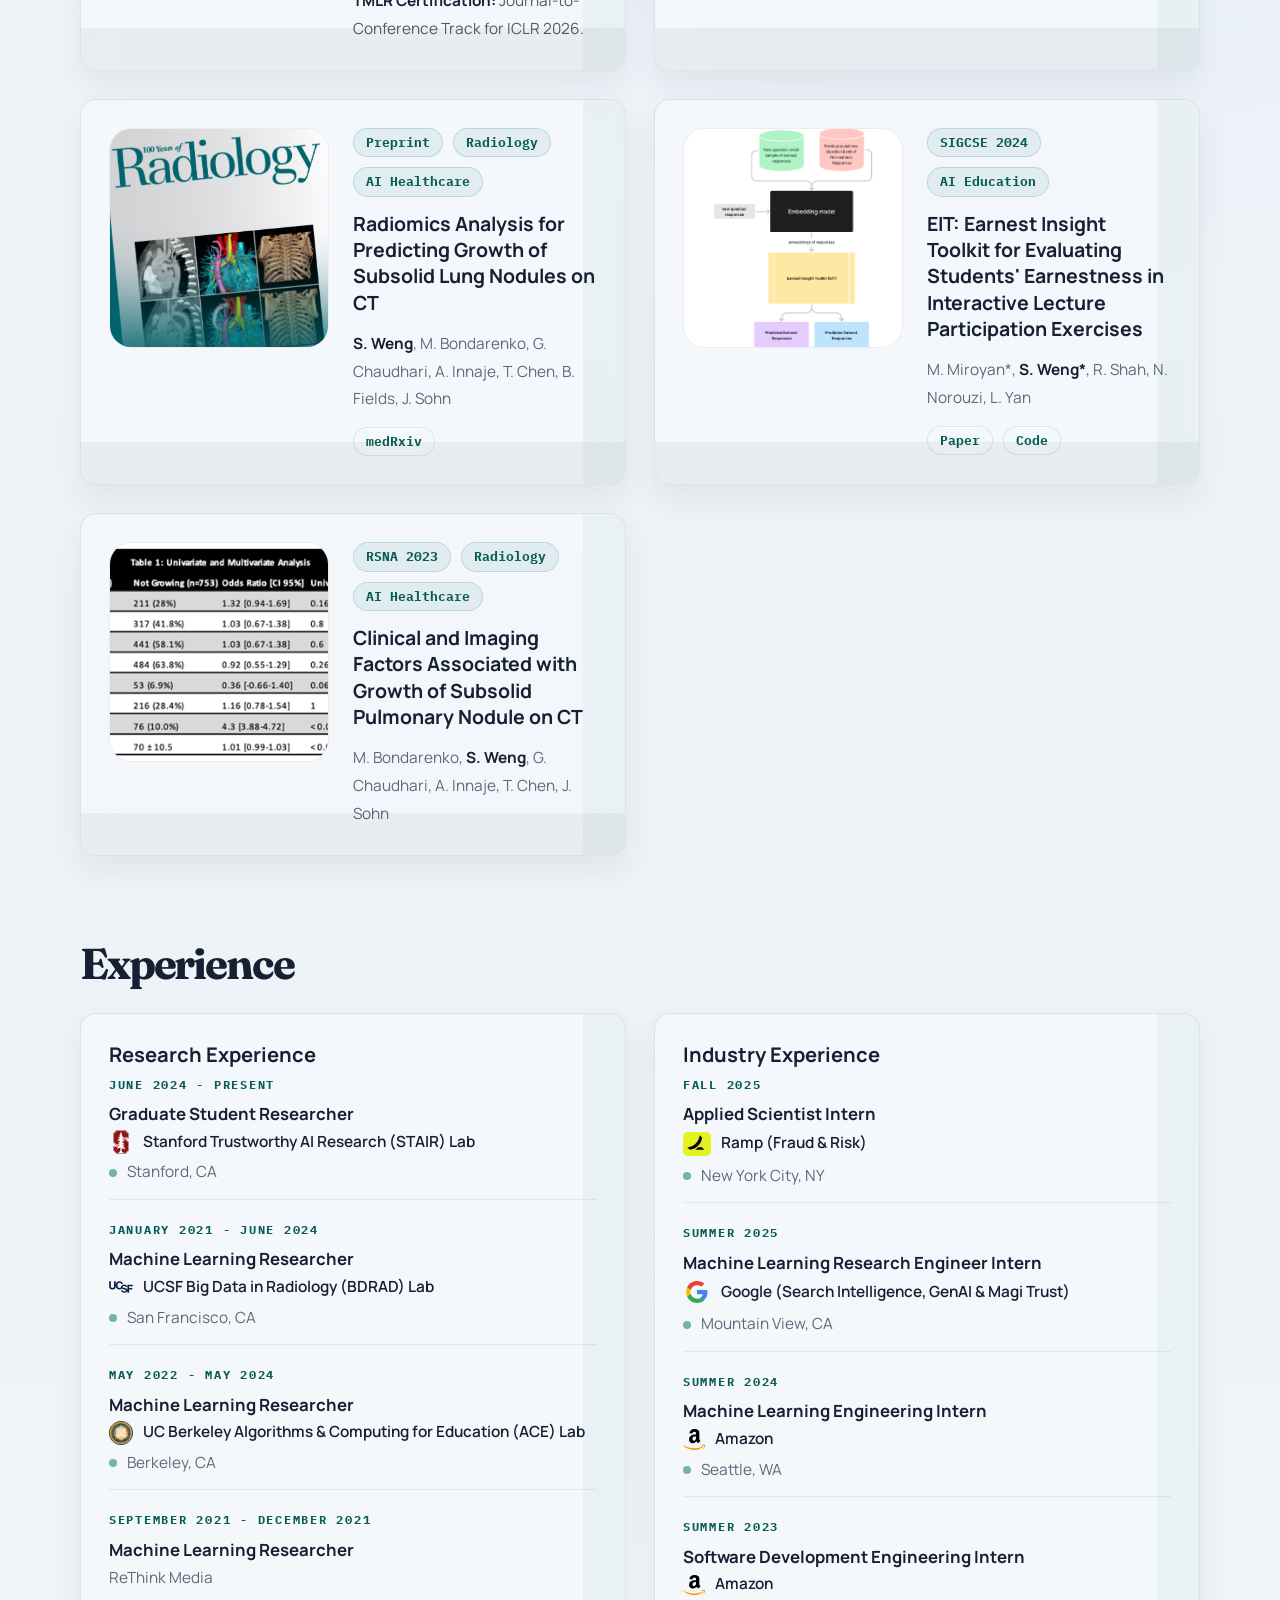
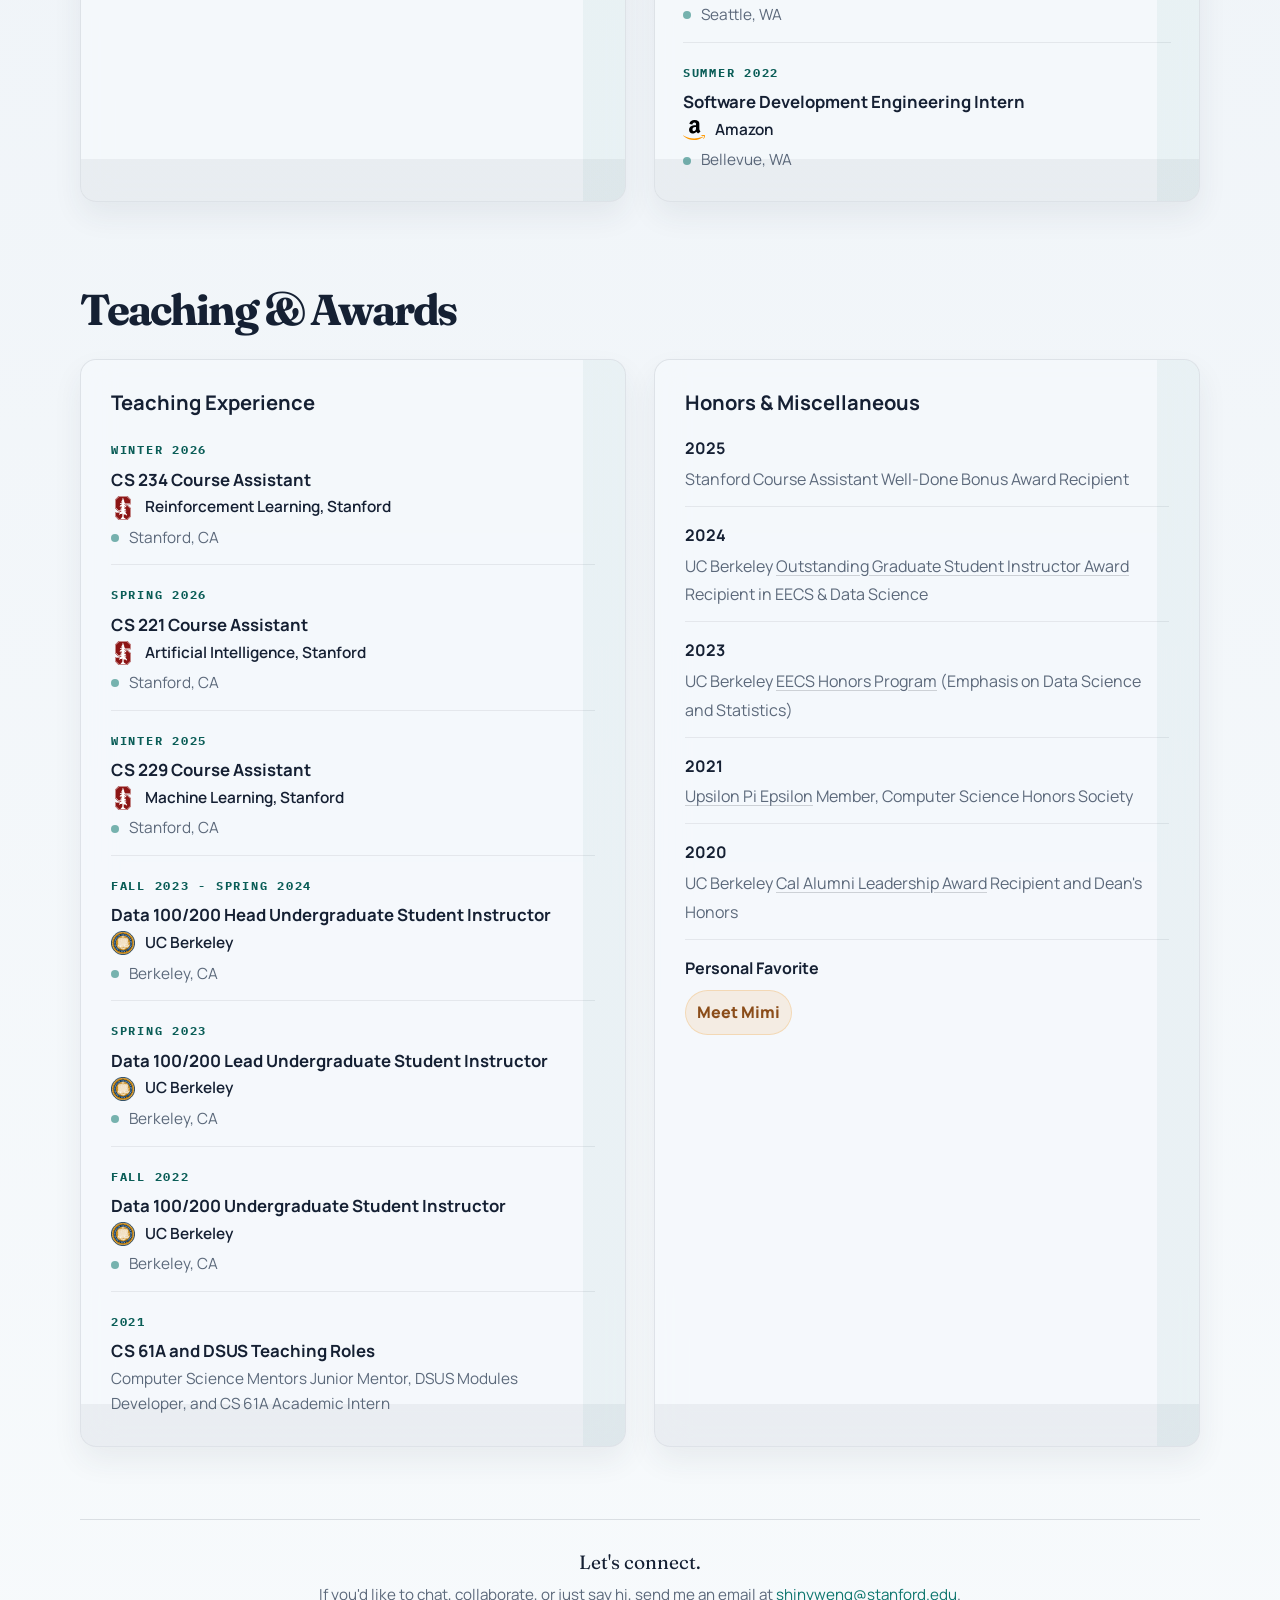
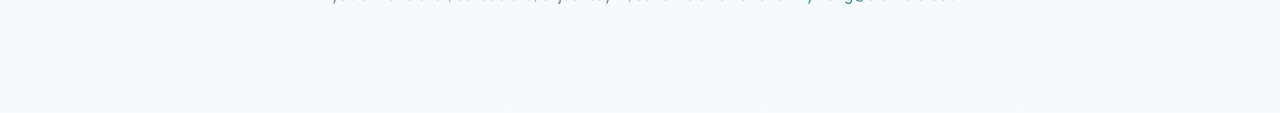
==== commit 754a09a0: "update" ====
--- a/index.html
+++ b/index.html
@@ -103,17 +103,26 @@
             <li class="timeline-item">
               <span class="timeline-date">June 2024 - Present</span>
               <h4>Graduate Student Researcher</h4>
-              <p>Stanford Trustworthy AI Research (STAIR) Lab</p>
+              <p class="timeline-meta">
+                <span class="timeline-company"><img class="company-logo company-logo-stanford" src="logos/stanford.svg" alt="Stanford logo" loading="lazy"><span class="timeline-org">Stanford Trustworthy AI Research (STAIR) Lab</span></span>
+                <span class="timeline-location-line"><span class="timeline-location-icon" aria-hidden="true"></span><span class="timeline-location">Stanford, CA</span></span>
+              </p>
             </li>
             <li class="timeline-item">
               <span class="timeline-date">January 2021 - June 2024</span>
               <h4>Machine Learning Researcher</h4>
-              <p>UCSF Big Data in Radiology (BDRAD) Lab</p>
+              <p class="timeline-meta">
+                <span class="timeline-company"><img class="company-logo company-logo-ucsf" src="logos/ucsf.svg" alt="UCSF logo" loading="lazy"><span class="timeline-org">UCSF Big Data in Radiology (BDRAD) Lab</span></span>
+                <span class="timeline-location-line"><span class="timeline-location-icon" aria-hidden="true"></span><span class="timeline-location">San Francisco, CA</span></span>
+              </p>
             </li>
             <li class="timeline-item">
               <span class="timeline-date">May 2022 - May 2024</span>
               <h4>Machine Learning Researcher</h4>
-              <p>UC Berkeley Algorithms &amp; Computing for Education (ACE) Lab</p>
+              <p class="timeline-meta">
+                <span class="timeline-company"><img class="company-logo company-logo-berkeley" src="logos/berkeley.svg" alt="UC Berkeley logo" loading="lazy"><span class="timeline-org">UC Berkeley Algorithms &amp; Computing for Education (ACE) Lab</span></span>
+                <span class="timeline-location-line"><span class="timeline-location-icon" aria-hidden="true"></span><span class="timeline-location">Berkeley, CA</span></span>
+              </p>
             </li>
             <li class="timeline-item">
               <span class="timeline-date">September 2021 - December 2021</span>
@@ -129,27 +138,42 @@
             <li class="timeline-item">
               <span class="timeline-date">Fall 2025</span>
               <h4>Applied Scientist Intern</h4>
-              <p><span class="timeline-org">Ramp (Fraud &amp; Risk)</span><span class="timeline-location">New York City, NY</span></p>
+              <p class="timeline-meta">
+                <span class="timeline-company"><img class="company-logo" src="logos/ramp.svg" alt="Ramp logo" loading="lazy"><span class="timeline-org">Ramp (Fraud &amp; Risk)</span></span>
+                <span class="timeline-location-line"><span class="timeline-location-icon" aria-hidden="true"></span><span class="timeline-location">New York City, NY</span></span>
+              </p>
             </li>
             <li class="timeline-item">
               <span class="timeline-date">Summer 2025</span>
               <h4>Machine Learning Research Engineer Intern</h4>
-              <p><span class="timeline-org">Google (Search Intelligence, GenAI &amp; Magi Trust)</span><span class="timeline-location">Mountain View, CA</span></p>
+              <p class="timeline-meta">
+                <span class="timeline-company"><img class="company-logo" src="logos/google.svg" alt="Google logo" loading="lazy"><span class="timeline-org">Google (Search Intelligence, GenAI &amp; Magi Trust)</span></span>
+                <span class="timeline-location-line"><span class="timeline-location-icon" aria-hidden="true"></span><span class="timeline-location">Mountain View, CA</span></span>
+              </p>
             </li>
             <li class="timeline-item">
               <span class="timeline-date">Summer 2024</span>
               <h4>Machine Learning Engineering Intern</h4>
-              <p><span class="timeline-org">Amazon</span><span class="timeline-location">Seattle, WA</span></p>
+              <p class="timeline-meta">
+                <span class="timeline-company"><img class="company-logo company-logo-amazon" src="logos/amazon.svg" alt="Amazon logo" loading="lazy"><span class="timeline-org">Amazon</span></span>
+                <span class="timeline-location-line"><span class="timeline-location-icon" aria-hidden="true"></span><span class="timeline-location">Seattle, WA</span></span>
+              </p>
             </li>
             <li class="timeline-item">
               <span class="timeline-date">Summer 2023</span>
               <h4>Software Development Engineering Intern</h4>
-              <p><span class="timeline-org">Amazon</span><span class="timeline-location">Seattle, WA</span></p>
+              <p class="timeline-meta">
+                <span class="timeline-company"><img class="company-logo company-logo-amazon" src="logos/amazon.svg" alt="Amazon logo" loading="lazy"><span class="timeline-org">Amazon</span></span>
+                <span class="timeline-location-line"><span class="timeline-location-icon" aria-hidden="true"></span><span class="timeline-location">Seattle, WA</span></span>
+              </p>
             </li>
             <li class="timeline-item">
               <span class="timeline-date">Summer 2022</span>
               <h4>Software Development Engineering Intern</h4>
-              <p><span class="timeline-org">Amazon</span><span class="timeline-location">Bellevue, WA</span></p>
+              <p class="timeline-meta">
+                <span class="timeline-company"><img class="company-logo company-logo-amazon" src="logos/amazon.svg" alt="Amazon logo" loading="lazy"><span class="timeline-org">Amazon</span></span>
+                <span class="timeline-location-line"><span class="timeline-location-icon" aria-hidden="true"></span><span class="timeline-location">Bellevue, WA</span></span>
+              </p>
             </li>
           </ul>
         </article>
@@ -169,32 +193,50 @@
             <li class="timeline-item">
               <span class="timeline-date">Winter 2026</span>
               <h4>CS 234 Course Assistant</h4>
-              <p>Reinforcement Learning, Stanford</p>
+              <p class="timeline-meta">
+                <span class="timeline-company"><img class="company-logo company-logo-stanford" src="logos/stanford.svg" alt="Stanford logo" loading="lazy"><span class="timeline-org">Reinforcement Learning, Stanford</span></span>
+                <span class="timeline-location-line"><span class="timeline-location-icon" aria-hidden="true"></span><span class="timeline-location">Stanford, CA</span></span>
+              </p>
             </li>
             <li class="timeline-item">
               <span class="timeline-date">Spring 2026</span>
               <h4>CS 221 Course Assistant</h4>
-              <p>Artificial Intelligence, Stanford</p>
+              <p class="timeline-meta">
+                <span class="timeline-company"><img class="company-logo company-logo-stanford" src="logos/stanford.svg" alt="Stanford logo" loading="lazy"><span class="timeline-org">Artificial Intelligence, Stanford</span></span>
+                <span class="timeline-location-line"><span class="timeline-location-icon" aria-hidden="true"></span><span class="timeline-location">Stanford, CA</span></span>
+              </p>
             </li>
             <li class="timeline-item">
               <span class="timeline-date">Winter 2025</span>
               <h4>CS 229 Course Assistant</h4>
-              <p>Machine Learning, Stanford</p>
+              <p class="timeline-meta">
+                <span class="timeline-company"><img class="company-logo company-logo-stanford" src="logos/stanford.svg" alt="Stanford logo" loading="lazy"><span class="timeline-org">Machine Learning, Stanford</span></span>
+                <span class="timeline-location-line"><span class="timeline-location-icon" aria-hidden="true"></span><span class="timeline-location">Stanford, CA</span></span>
+              </p>
             </li>
             <li class="timeline-item">
               <span class="timeline-date">Fall 2023 - Spring 2024</span>
               <h4>Data 100/200 Head Undergraduate Student Instructor</h4>
-              <p>UC Berkeley</p>
+              <p class="timeline-meta">
+                <span class="timeline-company"><img class="company-logo company-logo-berkeley" src="logos/berkeley.svg" alt="UC Berkeley logo" loading="lazy"><span class="timeline-org">UC Berkeley</span></span>
+                <span class="timeline-location-line"><span class="timeline-location-icon" aria-hidden="true"></span><span class="timeline-location">Berkeley, CA</span></span>
+              </p>
             </li>
             <li class="timeline-item">
               <span class="timeline-date">Spring 2023</span>
               <h4>Data 100/200 Lead Undergraduate Student Instructor</h4>
-              <p>UC Berkeley</p>
+              <p class="timeline-meta">
+                <span class="timeline-company"><img class="company-logo company-logo-berkeley" src="logos/berkeley.svg" alt="UC Berkeley logo" loading="lazy"><span class="timeline-org">UC Berkeley</span></span>
+                <span class="timeline-location-line"><span class="timeline-location-icon" aria-hidden="true"></span><span class="timeline-location">Berkeley, CA</span></span>
+              </p>
             </li>
             <li class="timeline-item">
               <span class="timeline-date">Fall 2022</span>
               <h4>Data 100/200 Undergraduate Student Instructor</h4>
-              <p>UC Berkeley</p>
+              <p class="timeline-meta">
+                <span class="timeline-company"><img class="company-logo company-logo-berkeley" src="logos/berkeley.svg" alt="UC Berkeley logo" loading="lazy"><span class="timeline-org">UC Berkeley</span></span>
+                <span class="timeline-location-line"><span class="timeline-location-icon" aria-hidden="true"></span><span class="timeline-location">Berkeley, CA</span></span>
+              </p>
             </li>
             <li class="timeline-item">
               <span class="timeline-date">2021</span>
@@ -215,19 +257,19 @@
             </li>
             <li>
               <strong>2024</strong>
-              UC Berkeley Outstanding Graduate Student Instructor Award Recipient in EECS & Data Science
+              UC Berkeley <a class="subtle-link" href="https://gsi.berkeley.edu/ogsi-recipients-2023-2024/" target="_blank" rel="noopener noreferrer">Outstanding Graduate Student Instructor Award</a> Recipient in EECS & Data Science
             </li>
             <li>
               <strong>2023</strong>
-              UC Berkeley EECS Honors Program (Emphasis on Data Science and Statistics)
+              UC Berkeley <a class="subtle-link" href="https://eecs.berkeley.edu/resources/undergrads/honors/" target="_blank" rel="noopener noreferrer">EECS Honors Program</a> (Emphasis on Data Science and Statistics)
             </li>
             <li>
               <strong>2021</strong>
-              Upsilon Pi Epsilon Member, Computer Science Honors Society
+              <a class="subtle-link" href="https://upe.cs.berkeley.edu/" target="_blank" rel="noopener noreferrer">Upsilon Pi Epsilon</a> Member, Computer Science Honors Society
             </li>
             <li>
               <strong>2020</strong>
-              UC Berkeley Cal Alumni Leadership Award Recipient and Dean's Honors
+              UC Berkeley <a class="subtle-link" href="https://alumni.berkeley.edu/get-involved/scholarships/the-leadership-award/" target="_blank" rel="noopener noreferrer">Cal Alumni Leadership Award</a> Recipient and Dean's Honors
             </li>
             <li>
               <strong>Personal Favorite</strong>
@@ -239,7 +281,8 @@
     </section>
 
     <footer class="footer">
-      Reach out at <a href="mailto:shinyweng@stanford.edu">shinyweng@stanford.edu</a>.
+      <p class="footer-title">Let's connect.</p>
+      <p class="footer-copy">If you'd like to chat, collaborate, or just say hi, send me an email at <a href="mailto:shinyweng@stanford.edu">shinyweng@stanford.edu</a>.</p>
     </footer>
   </main>
 
--- a/styles.css
+++ b/styles.css
@@ -664,6 +664,18 @@
   display: block;
 }
 
+.timeline-meta {
+  display: grid;
+  gap: 6px;
+}
+
+.timeline-company,
+.timeline-location-line {
+  display: inline-flex;
+  align-items: center;
+  gap: 10px;
+}
+
 .timeline-org {
   color: var(--ink);
   font-weight: 600;
@@ -671,6 +683,38 @@
 
 .timeline-location {
   color: var(--muted);
+}
+
+.company-logo,
+.timeline-location-icon {
+  flex: 0 0 auto;
+}
+
+.company-logo {
+  width: 28px;
+  height: 28px;
+  display: block;
+  object-fit: contain;
+}
+
+.company-logo-amazon {
+  width: 22.4px;
+  height: 22.4px;
+}
+
+.company-logo-stanford,
+.company-logo-berkeley,
+.company-logo-ucsf {
+  width: 24px;
+  height: 24px;
+}
+
+.timeline-location-icon {
+  width: 8px;
+  height: 8px;
+  border-radius: 999px;
+  background: var(--accent);
+  opacity: 0.55;
 }
 
 .publications-note {
@@ -833,6 +877,20 @@
   display: block;
   margin-bottom: 2px;
   font-size: 1rem;
+}
+
+.subtle-link {
+  color: inherit;
+  text-decoration: underline;
+  text-decoration-color: rgba(30, 35, 48, 0.18);
+  text-underline-offset: 0.16em;
+  transition: color 180ms ease, text-decoration-color 180ms ease;
+}
+
+.subtle-link:hover,
+.subtle-link:focus-visible {
+  color: var(--ink);
+  text-decoration-color: rgba(30, 35, 48, 0.34);
 }
 
 .mimi-link {
@@ -888,10 +946,29 @@
 
 .footer {
   margin-top: 72px;
-  padding: 28px 0 8px;
+  padding: 32px 0 8px;
   border-top: 1px solid var(--line);
   color: var(--muted);
   font-size: 0.95rem;
+  text-align: center;
+}
+
+.footer-title,
+.footer-copy {
+  margin: 0;
+}
+
+.footer-title {
+  margin-bottom: 8px;
+  color: var(--ink);
+  font-family: var(--display-font);
+  font-size: 1.2rem;
+  line-height: 1.1;
+}
+
+.footer-copy {
+  max-width: 42rem;
+  margin-inline: auto;
 }
 
 
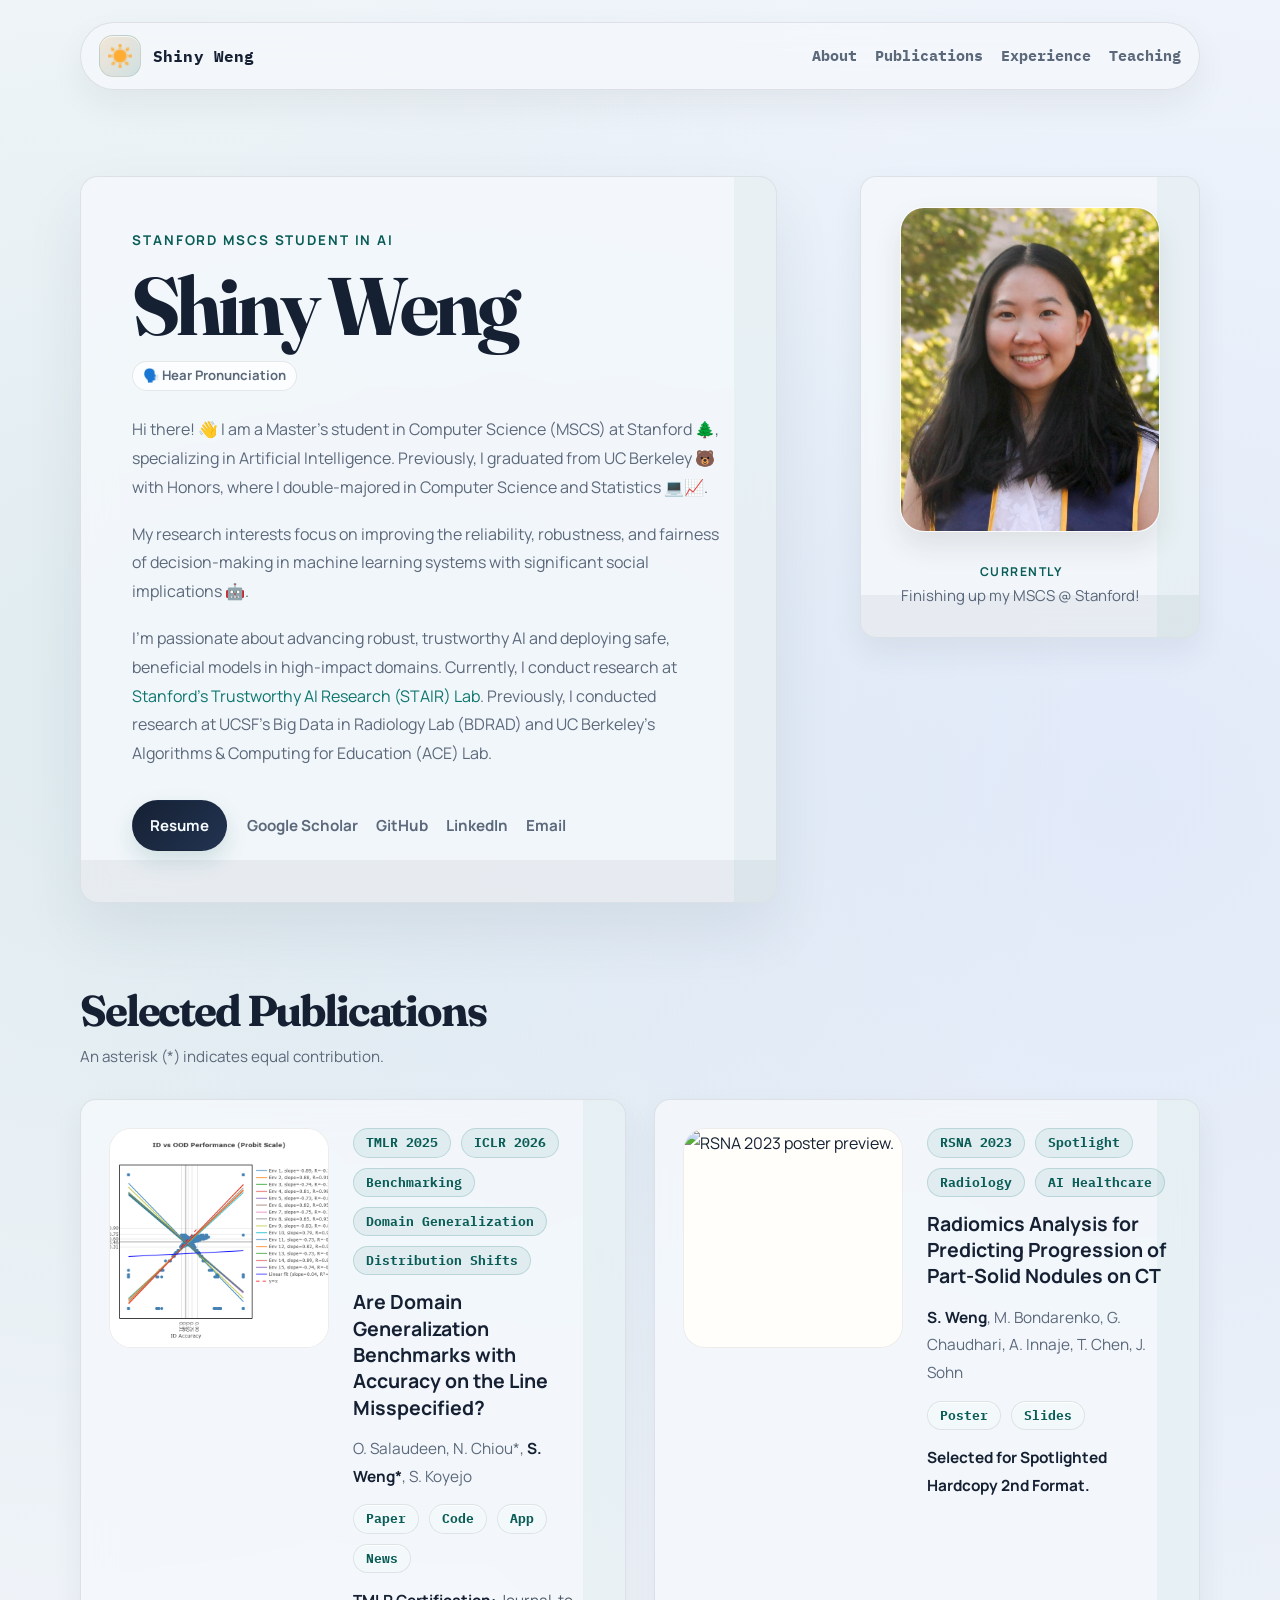
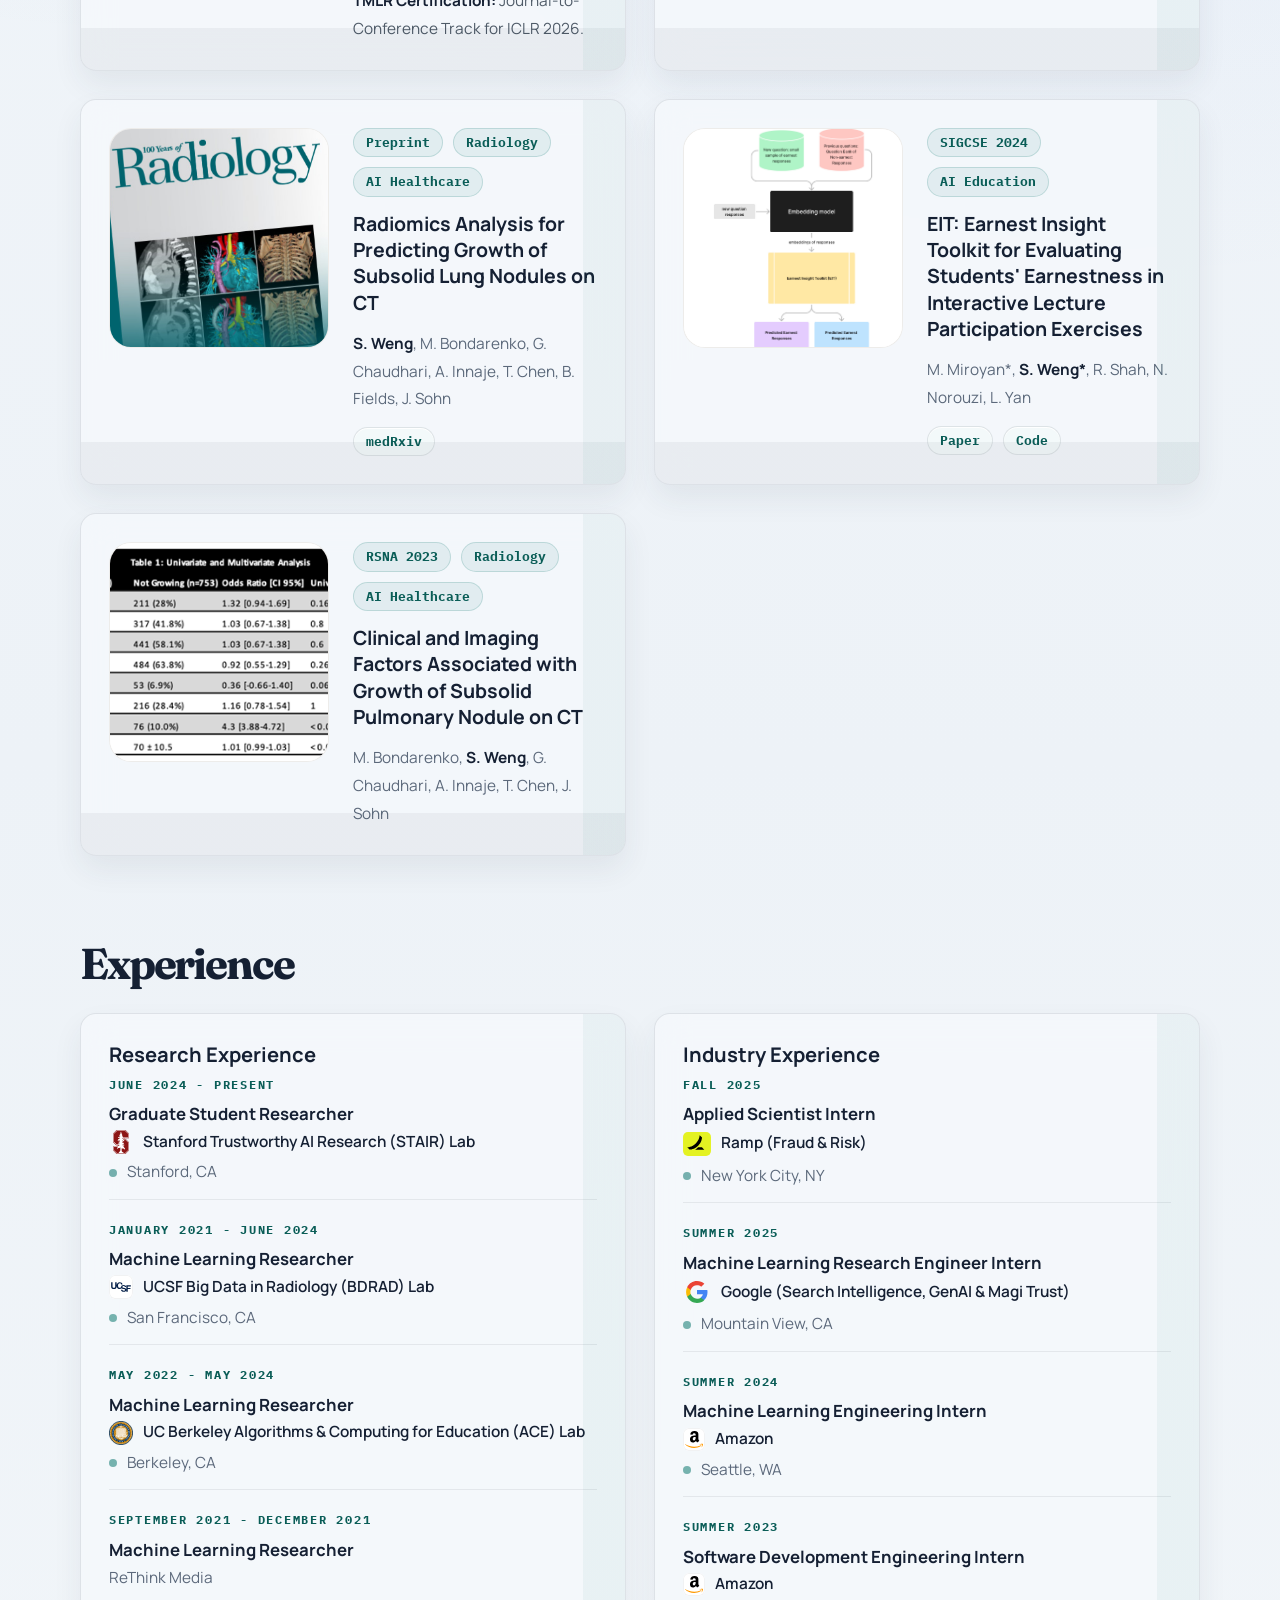
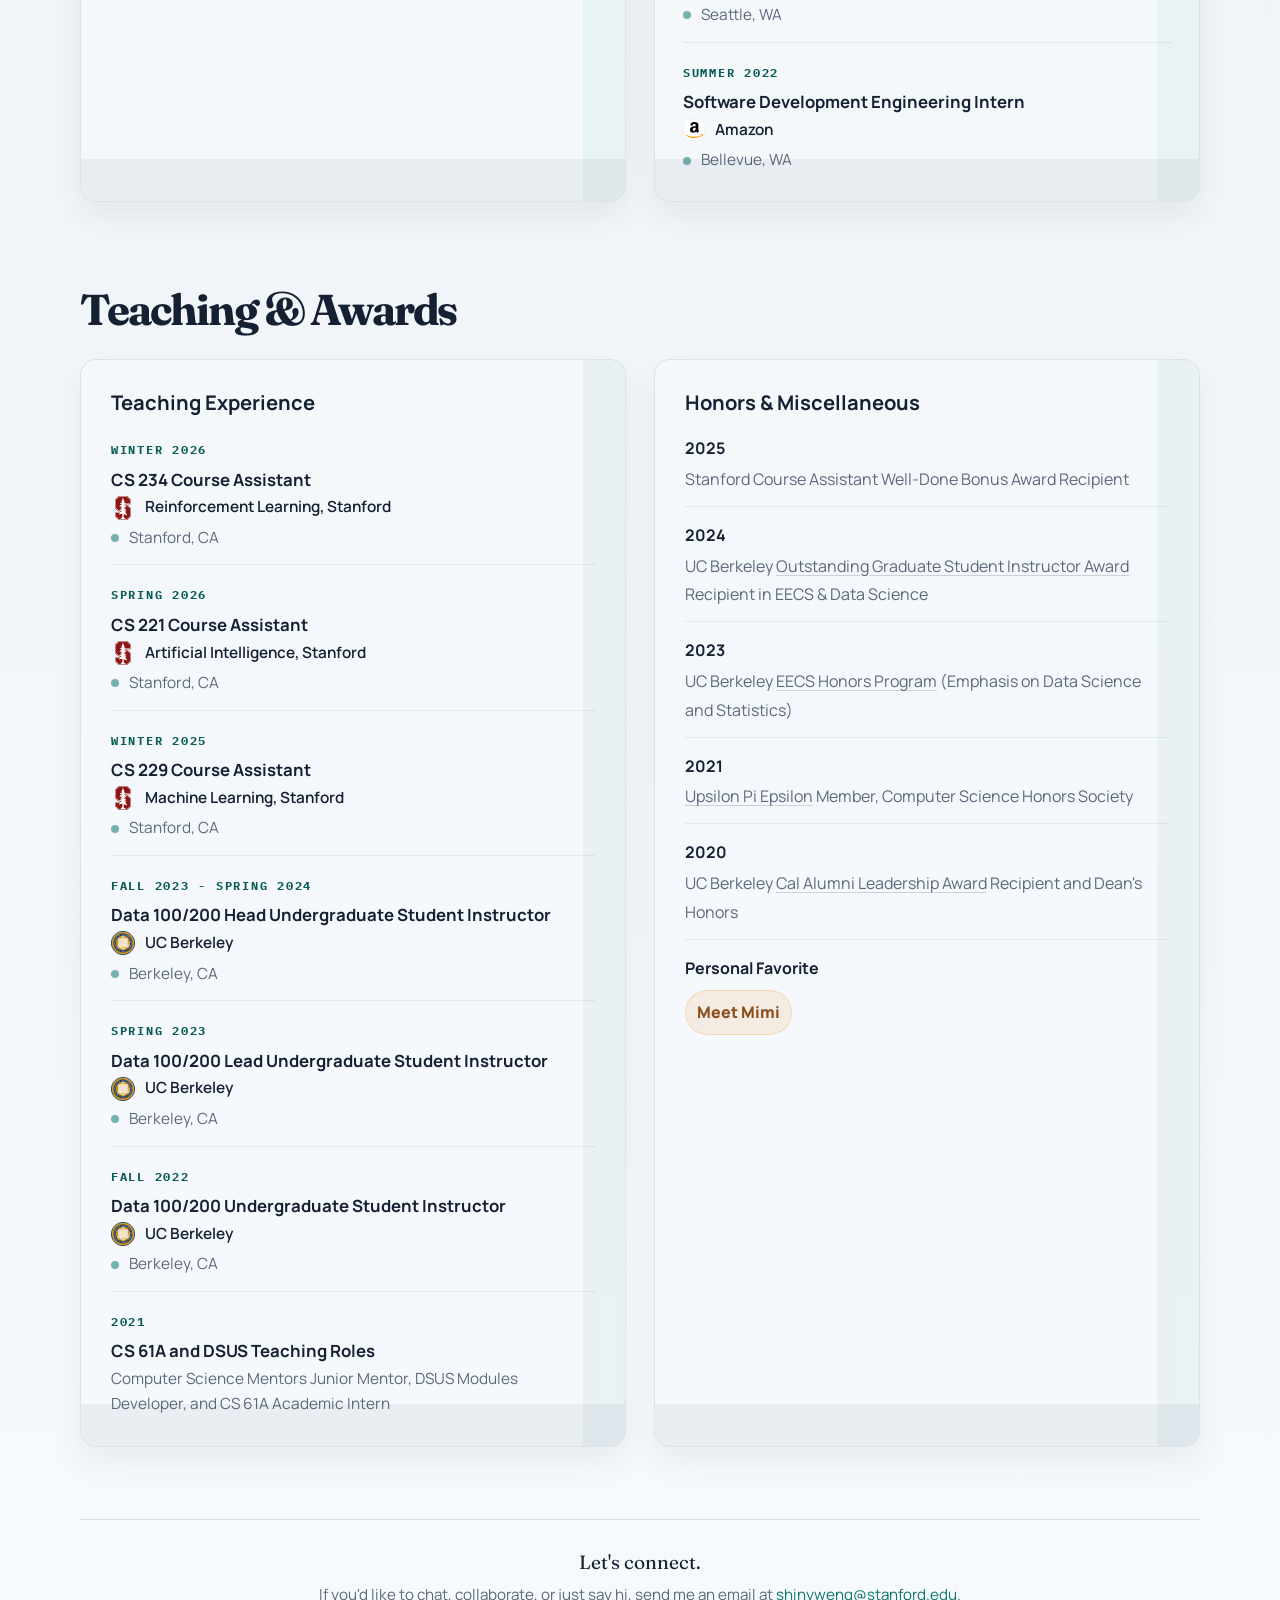
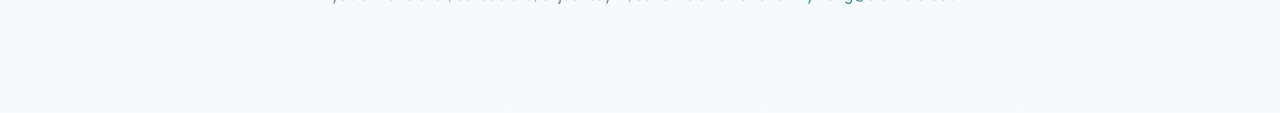
==== commit 416d504c: "style fix" ====
--- a/index.html
+++ b/index.html
@@ -104,7 +104,7 @@
               <span class="timeline-date">June 2024 - Present</span>
               <h4>Graduate Student Researcher</h4>
               <p class="timeline-meta">
-                <span class="timeline-company"><img class="company-logo company-logo-stanford" src="logos/stanford.svg" alt="Stanford logo" loading="lazy"><span class="timeline-org">Stanford Trustworthy AI Research (STAIR) Lab</span></span>
+                <span class="timeline-company"><img class="company-logo company-logo-stanford" src="logos/stanford.svg" alt="Stanford logo" loading="lazy" width="24" height="24"><span class="timeline-org">Stanford Trustworthy AI Research (STAIR) Lab</span></span>
                 <span class="timeline-location-line"><span class="timeline-location-icon" aria-hidden="true"></span><span class="timeline-location">Stanford, CA</span></span>
               </p>
             </li>
@@ -112,7 +112,7 @@
               <span class="timeline-date">January 2021 - June 2024</span>
               <h4>Machine Learning Researcher</h4>
               <p class="timeline-meta">
-                <span class="timeline-company"><img class="company-logo company-logo-ucsf" src="logos/ucsf.svg" alt="UCSF logo" loading="lazy"><span class="timeline-org">UCSF Big Data in Radiology (BDRAD) Lab</span></span>
+                <span class="timeline-company"><img class="company-logo company-logo-ucsf company-logo-on-light" src="logos/ucsf.svg" alt="UCSF logo" loading="lazy" width="24" height="24"><span class="timeline-org">UCSF Big Data in Radiology (BDRAD) Lab</span></span>
                 <span class="timeline-location-line"><span class="timeline-location-icon" aria-hidden="true"></span><span class="timeline-location">San Francisco, CA</span></span>
               </p>
             </li>
@@ -120,7 +120,7 @@
               <span class="timeline-date">May 2022 - May 2024</span>
               <h4>Machine Learning Researcher</h4>
               <p class="timeline-meta">
-                <span class="timeline-company"><img class="company-logo company-logo-berkeley" src="logos/berkeley.svg" alt="UC Berkeley logo" loading="lazy"><span class="timeline-org">UC Berkeley Algorithms &amp; Computing for Education (ACE) Lab</span></span>
+                <span class="timeline-company"><img class="company-logo company-logo-berkeley" src="logos/berkeley.svg" alt="UC Berkeley logo" loading="lazy" width="24" height="24"><span class="timeline-org">UC Berkeley Algorithms &amp; Computing for Education (ACE) Lab</span></span>
                 <span class="timeline-location-line"><span class="timeline-location-icon" aria-hidden="true"></span><span class="timeline-location">Berkeley, CA</span></span>
               </p>
             </li>
@@ -139,7 +139,7 @@
               <span class="timeline-date">Fall 2025</span>
               <h4>Applied Scientist Intern</h4>
               <p class="timeline-meta">
-                <span class="timeline-company"><img class="company-logo" src="logos/ramp.svg" alt="Ramp logo" loading="lazy"><span class="timeline-org">Ramp (Fraud &amp; Risk)</span></span>
+                <span class="timeline-company"><img class="company-logo" src="logos/ramp.svg" alt="Ramp logo" loading="lazy" width="28" height="28"><span class="timeline-org">Ramp (Fraud &amp; Risk)</span></span>
                 <span class="timeline-location-line"><span class="timeline-location-icon" aria-hidden="true"></span><span class="timeline-location">New York City, NY</span></span>
               </p>
             </li>
@@ -147,7 +147,7 @@
               <span class="timeline-date">Summer 2025</span>
               <h4>Machine Learning Research Engineer Intern</h4>
               <p class="timeline-meta">
-                <span class="timeline-company"><img class="company-logo" src="logos/google.svg" alt="Google logo" loading="lazy"><span class="timeline-org">Google (Search Intelligence, GenAI &amp; Magi Trust)</span></span>
+                <span class="timeline-company"><img class="company-logo" src="logos/google.svg" alt="Google logo" loading="lazy" width="28" height="28"><span class="timeline-org">Google (Search Intelligence, GenAI &amp; Magi Trust)</span></span>
                 <span class="timeline-location-line"><span class="timeline-location-icon" aria-hidden="true"></span><span class="timeline-location">Mountain View, CA</span></span>
               </p>
             </li>
@@ -155,7 +155,7 @@
               <span class="timeline-date">Summer 2024</span>
               <h4>Machine Learning Engineering Intern</h4>
               <p class="timeline-meta">
-                <span class="timeline-company"><img class="company-logo company-logo-amazon" src="logos/amazon.svg" alt="Amazon logo" loading="lazy"><span class="timeline-org">Amazon</span></span>
+                <span class="timeline-company"><img class="company-logo company-logo-amazon company-logo-on-light" src="logos/amazon.svg" alt="Amazon logo" loading="lazy" width="22" height="22"><span class="timeline-org">Amazon</span></span>
                 <span class="timeline-location-line"><span class="timeline-location-icon" aria-hidden="true"></span><span class="timeline-location">Seattle, WA</span></span>
               </p>
             </li>
@@ -163,7 +163,7 @@
               <span class="timeline-date">Summer 2023</span>
               <h4>Software Development Engineering Intern</h4>
               <p class="timeline-meta">
-                <span class="timeline-company"><img class="company-logo company-logo-amazon" src="logos/amazon.svg" alt="Amazon logo" loading="lazy"><span class="timeline-org">Amazon</span></span>
+                <span class="timeline-company"><img class="company-logo company-logo-amazon company-logo-on-light" src="logos/amazon.svg" alt="Amazon logo" loading="lazy" width="22" height="22"><span class="timeline-org">Amazon</span></span>
                 <span class="timeline-location-line"><span class="timeline-location-icon" aria-hidden="true"></span><span class="timeline-location">Seattle, WA</span></span>
               </p>
             </li>
@@ -171,7 +171,7 @@
               <span class="timeline-date">Summer 2022</span>
               <h4>Software Development Engineering Intern</h4>
               <p class="timeline-meta">
-                <span class="timeline-company"><img class="company-logo company-logo-amazon" src="logos/amazon.svg" alt="Amazon logo" loading="lazy"><span class="timeline-org">Amazon</span></span>
+                <span class="timeline-company"><img class="company-logo company-logo-amazon company-logo-on-light" src="logos/amazon.svg" alt="Amazon logo" loading="lazy" width="22" height="22"><span class="timeline-org">Amazon</span></span>
                 <span class="timeline-location-line"><span class="timeline-location-icon" aria-hidden="true"></span><span class="timeline-location">Bellevue, WA</span></span>
               </p>
             </li>
@@ -194,7 +194,7 @@
               <span class="timeline-date">Winter 2026</span>
               <h4>CS 234 Course Assistant</h4>
               <p class="timeline-meta">
-                <span class="timeline-company"><img class="company-logo company-logo-stanford" src="logos/stanford.svg" alt="Stanford logo" loading="lazy"><span class="timeline-org">Reinforcement Learning, Stanford</span></span>
+                <span class="timeline-company"><img class="company-logo company-logo-stanford" src="logos/stanford.svg" alt="Stanford logo" loading="lazy" width="24" height="24"><span class="timeline-org">Reinforcement Learning, Stanford</span></span>
                 <span class="timeline-location-line"><span class="timeline-location-icon" aria-hidden="true"></span><span class="timeline-location">Stanford, CA</span></span>
               </p>
             </li>
@@ -202,7 +202,7 @@
               <span class="timeline-date">Spring 2026</span>
               <h4>CS 221 Course Assistant</h4>
               <p class="timeline-meta">
-                <span class="timeline-company"><img class="company-logo company-logo-stanford" src="logos/stanford.svg" alt="Stanford logo" loading="lazy"><span class="timeline-org">Artificial Intelligence, Stanford</span></span>
+                <span class="timeline-company"><img class="company-logo company-logo-stanford" src="logos/stanford.svg" alt="Stanford logo" loading="lazy" width="24" height="24"><span class="timeline-org">Artificial Intelligence, Stanford</span></span>
                 <span class="timeline-location-line"><span class="timeline-location-icon" aria-hidden="true"></span><span class="timeline-location">Stanford, CA</span></span>
               </p>
             </li>
@@ -210,7 +210,7 @@
               <span class="timeline-date">Winter 2025</span>
               <h4>CS 229 Course Assistant</h4>
               <p class="timeline-meta">
-                <span class="timeline-company"><img class="company-logo company-logo-stanford" src="logos/stanford.svg" alt="Stanford logo" loading="lazy"><span class="timeline-org">Machine Learning, Stanford</span></span>
+                <span class="timeline-company"><img class="company-logo company-logo-stanford" src="logos/stanford.svg" alt="Stanford logo" loading="lazy" width="24" height="24"><span class="timeline-org">Machine Learning, Stanford</span></span>
                 <span class="timeline-location-line"><span class="timeline-location-icon" aria-hidden="true"></span><span class="timeline-location">Stanford, CA</span></span>
               </p>
             </li>
@@ -218,7 +218,7 @@
               <span class="timeline-date">Fall 2023 - Spring 2024</span>
               <h4>Data 100/200 Head Undergraduate Student Instructor</h4>
               <p class="timeline-meta">
-                <span class="timeline-company"><img class="company-logo company-logo-berkeley" src="logos/berkeley.svg" alt="UC Berkeley logo" loading="lazy"><span class="timeline-org">UC Berkeley</span></span>
+                <span class="timeline-company"><img class="company-logo company-logo-berkeley" src="logos/berkeley.svg" alt="UC Berkeley logo" loading="lazy" width="24" height="24"><span class="timeline-org">UC Berkeley</span></span>
                 <span class="timeline-location-line"><span class="timeline-location-icon" aria-hidden="true"></span><span class="timeline-location">Berkeley, CA</span></span>
               </p>
             </li>
@@ -226,7 +226,7 @@
               <span class="timeline-date">Spring 2023</span>
               <h4>Data 100/200 Lead Undergraduate Student Instructor</h4>
               <p class="timeline-meta">
-                <span class="timeline-company"><img class="company-logo company-logo-berkeley" src="logos/berkeley.svg" alt="UC Berkeley logo" loading="lazy"><span class="timeline-org">UC Berkeley</span></span>
+                <span class="timeline-company"><img class="company-logo company-logo-berkeley" src="logos/berkeley.svg" alt="UC Berkeley logo" loading="lazy" width="24" height="24"><span class="timeline-org">UC Berkeley</span></span>
                 <span class="timeline-location-line"><span class="timeline-location-icon" aria-hidden="true"></span><span class="timeline-location">Berkeley, CA</span></span>
               </p>
             </li>
@@ -234,7 +234,7 @@
               <span class="timeline-date">Fall 2022</span>
               <h4>Data 100/200 Undergraduate Student Instructor</h4>
               <p class="timeline-meta">
-                <span class="timeline-company"><img class="company-logo company-logo-berkeley" src="logos/berkeley.svg" alt="UC Berkeley logo" loading="lazy"><span class="timeline-org">UC Berkeley</span></span>
+                <span class="timeline-company"><img class="company-logo company-logo-berkeley" src="logos/berkeley.svg" alt="UC Berkeley logo" loading="lazy" width="24" height="24"><span class="timeline-org">UC Berkeley</span></span>
                 <span class="timeline-location-line"><span class="timeline-location-icon" aria-hidden="true"></span><span class="timeline-location">Berkeley, CA</span></span>
               </p>
             </li>
--- a/styles.css
+++ b/styles.css
@@ -676,9 +676,15 @@
   gap: 10px;
 }
 
+.timeline-company {
+  flex-wrap: nowrap;
+}
+
 .timeline-org {
   color: var(--ink);
   font-weight: 600;
+  display: inline;
+  min-width: 0;
 }
 
 .timeline-location {
@@ -693,13 +699,29 @@
 .company-logo {
   width: 28px;
   height: 28px;
+  min-width: 28px;
+  min-height: 28px;
+  max-width: 28px;
+  max-height: 28px;
   display: block;
   object-fit: contain;
+  overflow: hidden;
+}
+
+.company-logo-on-light {
+  padding: 2px;
+  border-radius: 6px;
+  background: #ffffff;
+  box-shadow: inset 0 0 0 1px rgba(30, 35, 48, 0.06);
 }
 
 .company-logo-amazon {
   width: 22.4px;
   height: 22.4px;
+  min-width: 22.4px;
+  min-height: 22.4px;
+  max-width: 22.4px;
+  max-height: 22.4px;
 }
 
 .company-logo-stanford,
@@ -707,6 +729,10 @@
 .company-logo-ucsf {
   width: 24px;
   height: 24px;
+  min-width: 24px;
+  min-height: 24px;
+  max-width: 24px;
+  max-height: 24px;
 }
 
 .timeline-location-icon {
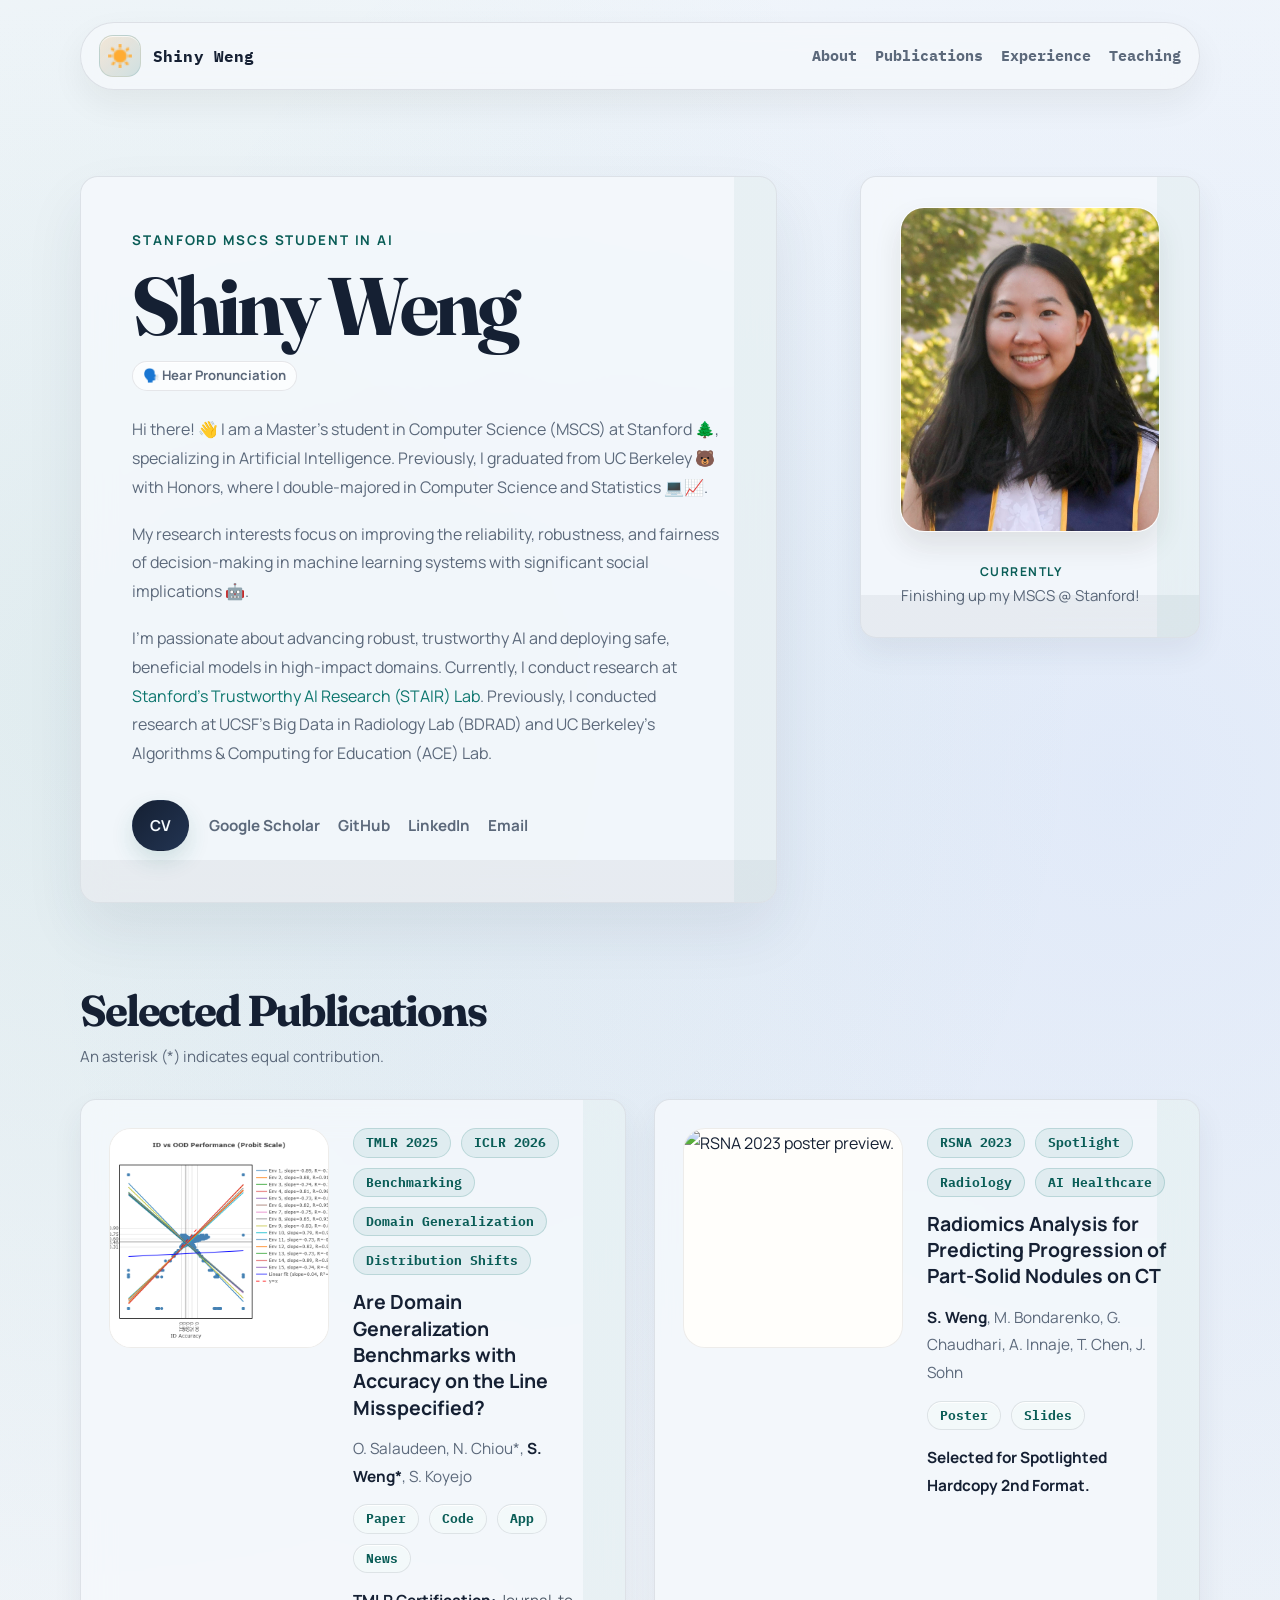
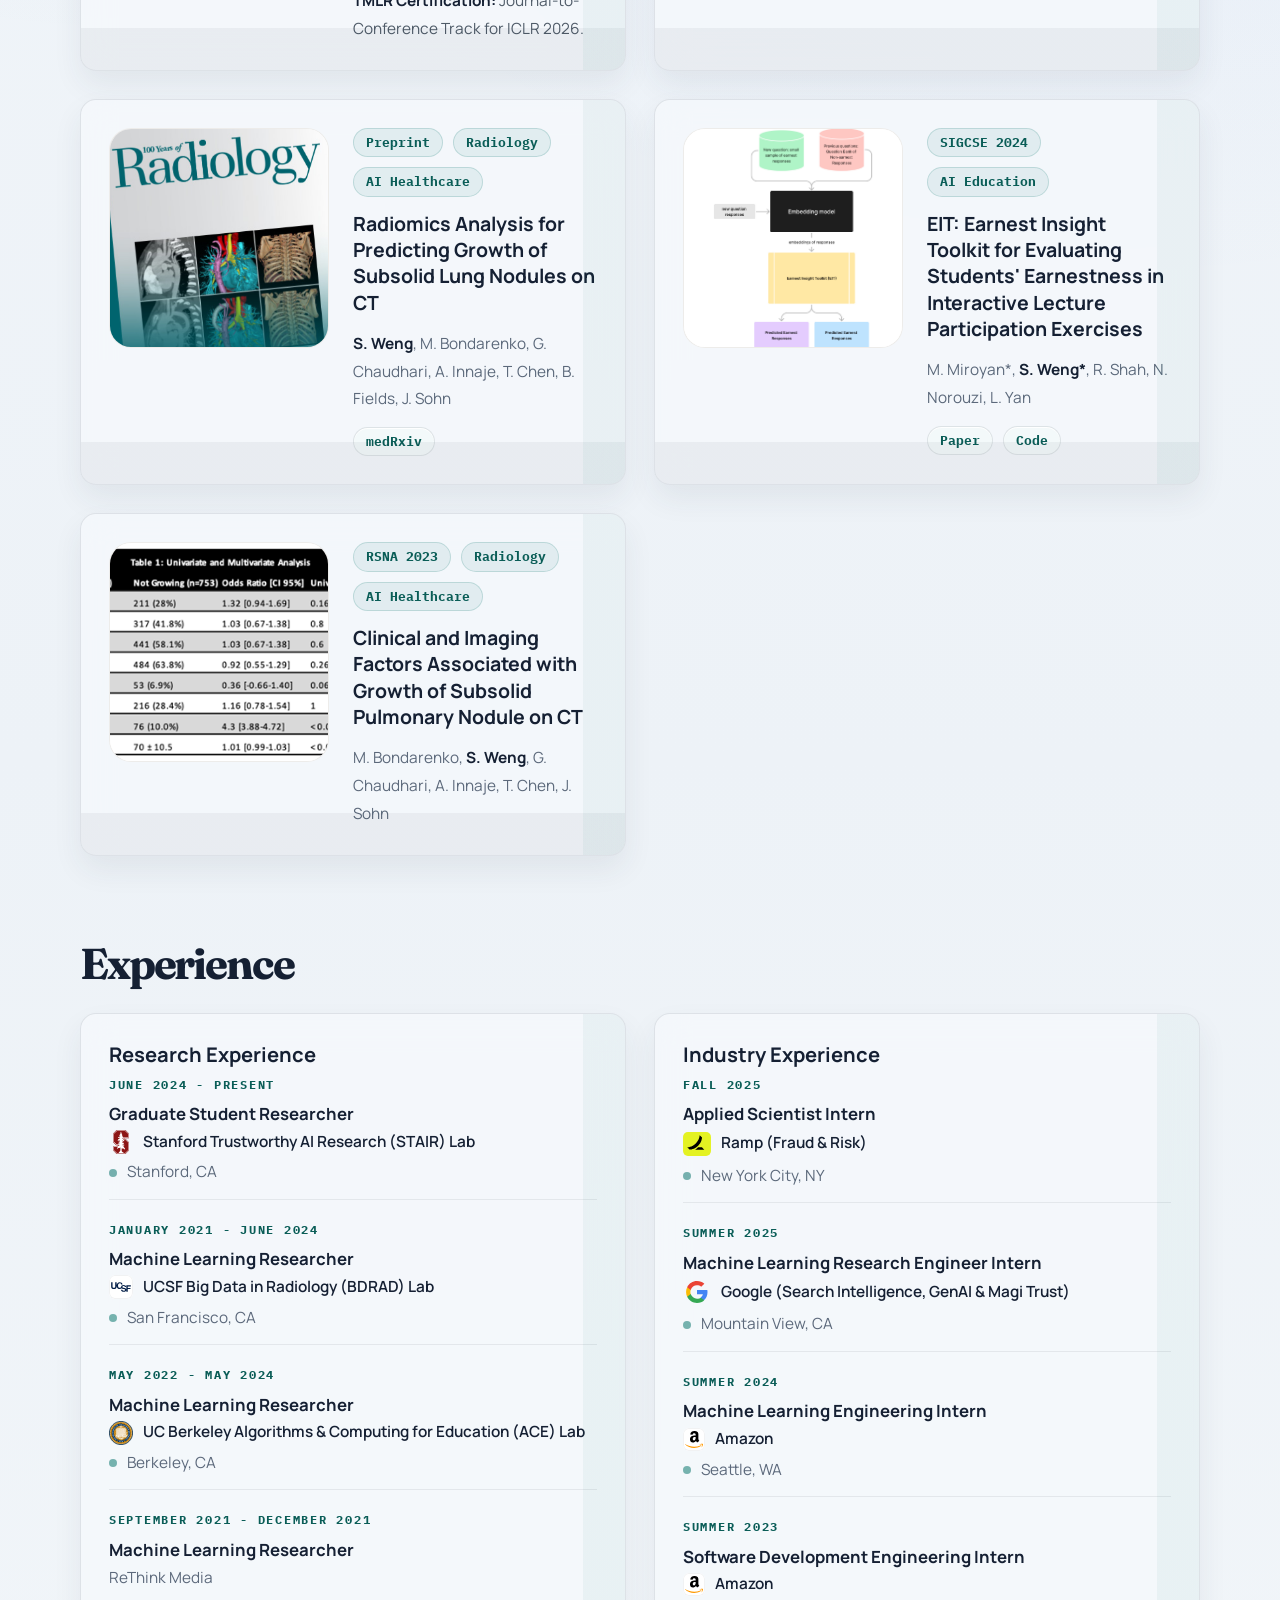
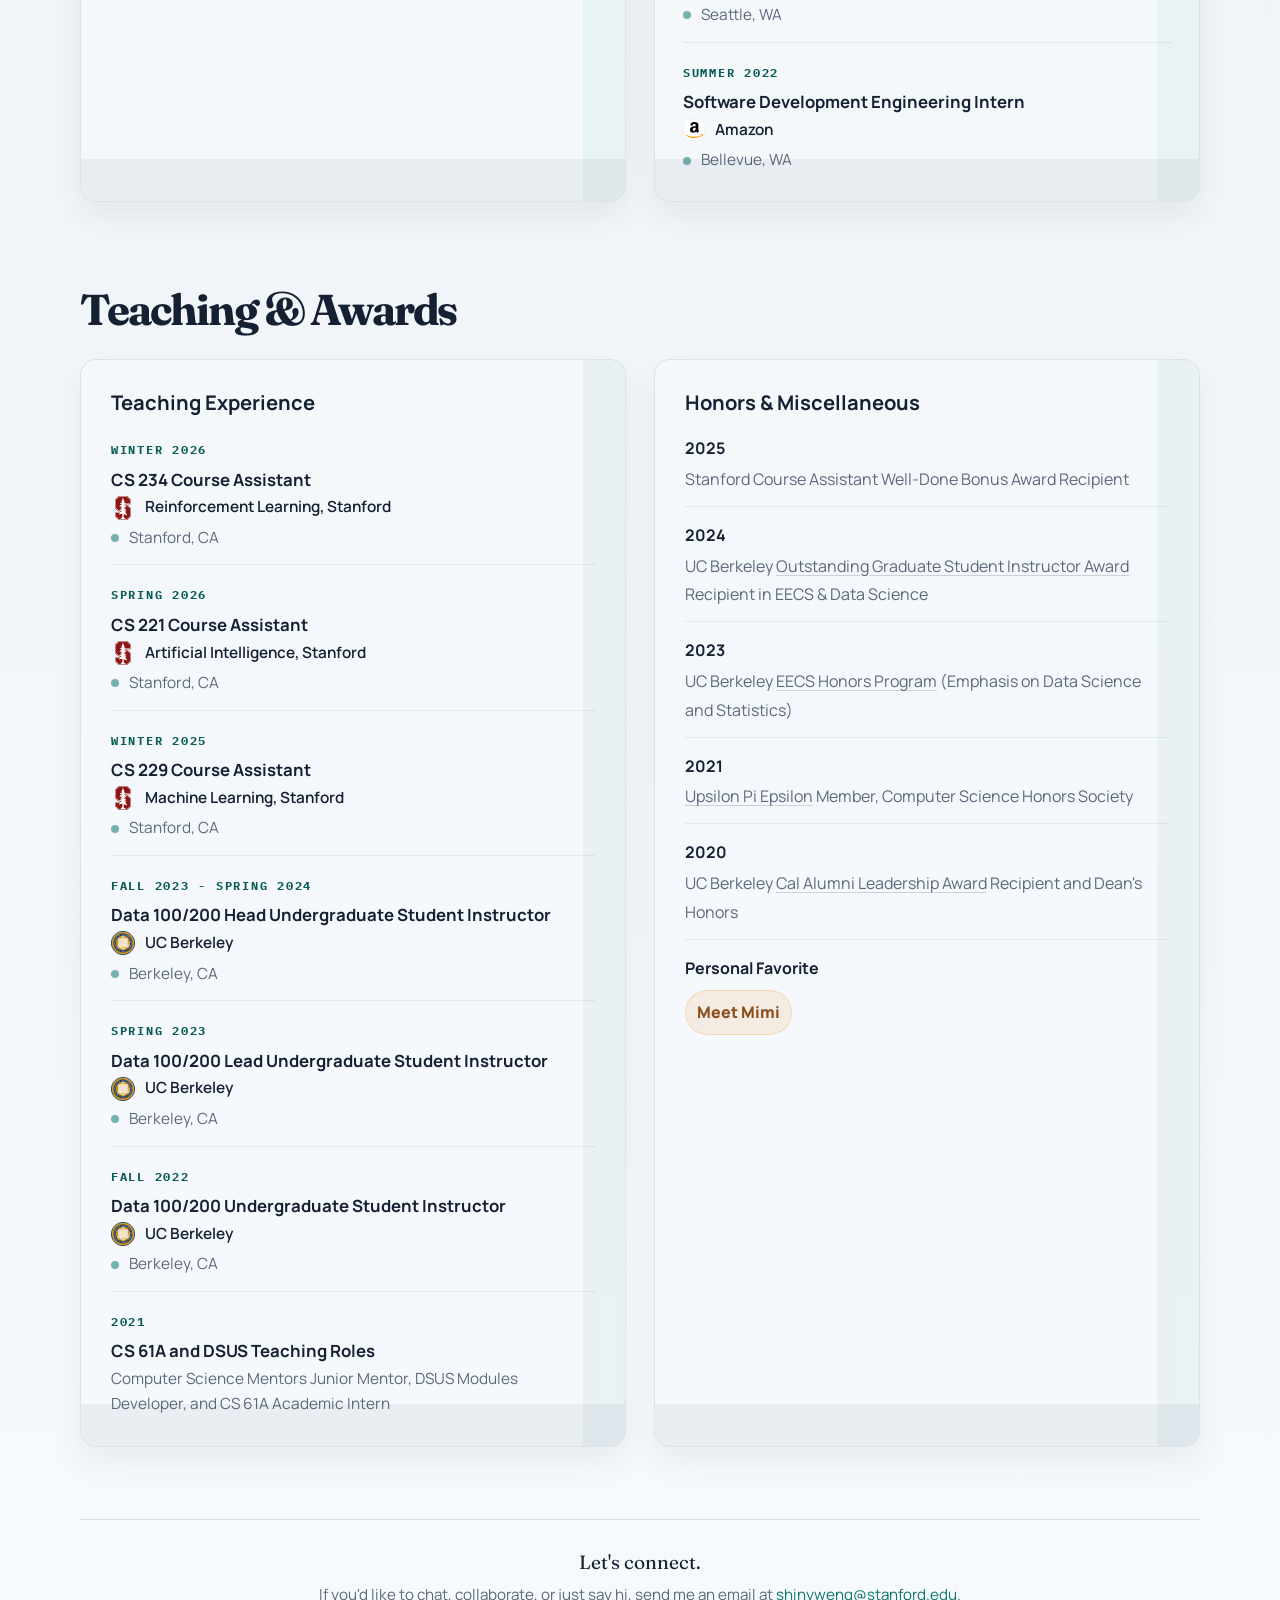
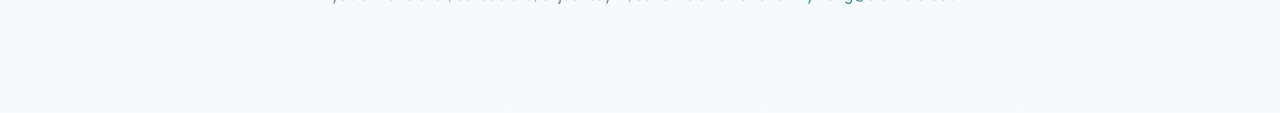
==== commit dc837ece: "tiny update lolz" ====
--- a/index.html
+++ b/index.html
@@ -62,7 +62,7 @@
           high-impact domains. Currently, I conduct research at <a href="https://stairlab.stanford.edu/team/" target="_blank" rel="noopener noreferrer">Stanford's Trustworthy AI Research (STAIR) Lab</a>. Previously, I conducted research at UCSF's Big Data in Radiology Lab (BDRAD) and UC Berkeley's Algorithms &amp; Computing for Education (ACE) Lab.
         </p>
         <div class="hero-actions">
-          <a class="button button-primary" href="https://drive.google.com/file/d/1noI0BM5lmIddgUTWFHFp1aUftZVLDPGQ/view?usp=drive_link" target="_blank" rel="noopener noreferrer">Resume</a>
+          <a class="button button-primary" href="https://drive.google.com/file/d/1tuR0fFCh3d0dBiTfA2tW2QPFACbJXb9k/view?usp=sharing" target="_blank" rel="noopener noreferrer">CV</a>
           <div class="hero-links" aria-label="Profile links">
             <a href="https://scholar.google.com/citations?user=r68W_PIAAAAJ&hl=en" target="_blank" rel="noopener noreferrer">Google Scholar</a>
             <a href="https://github.com/shinyweng" target="_blank" rel="noopener noreferrer">GitHub</a>
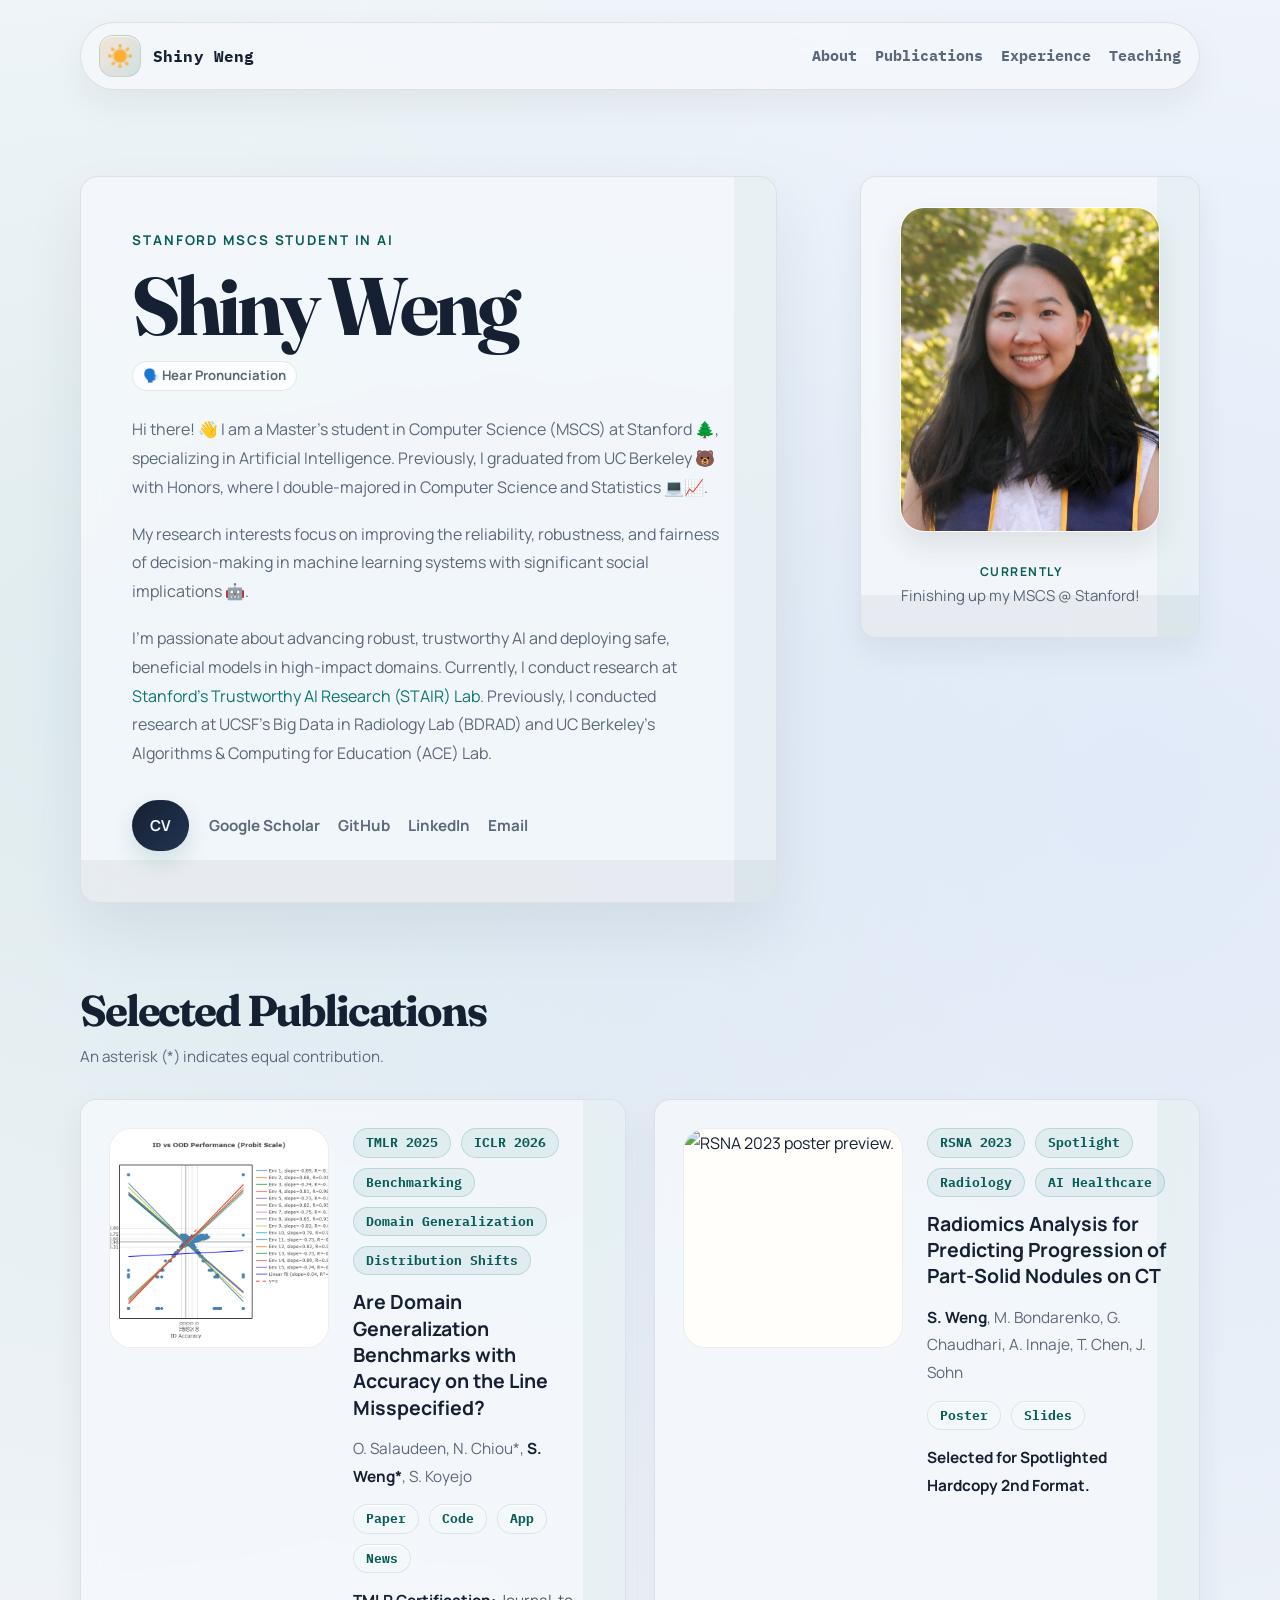
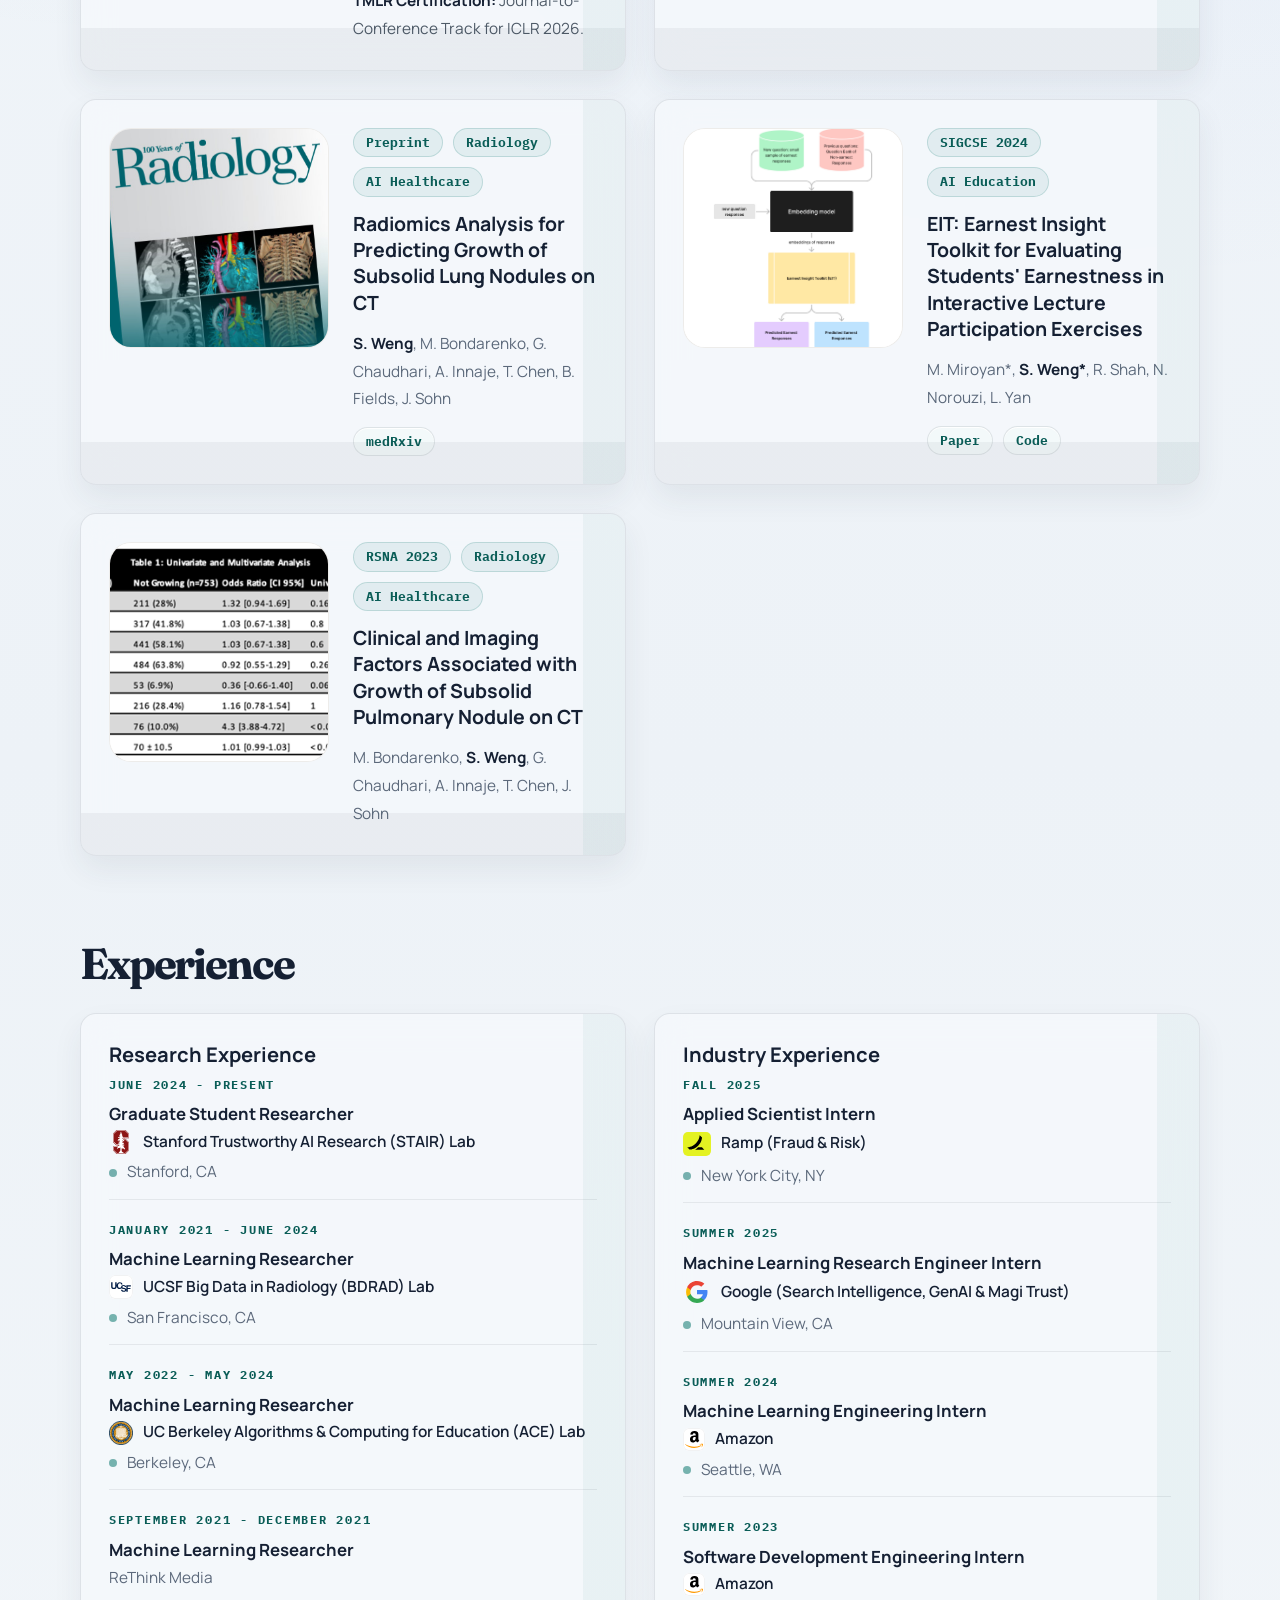
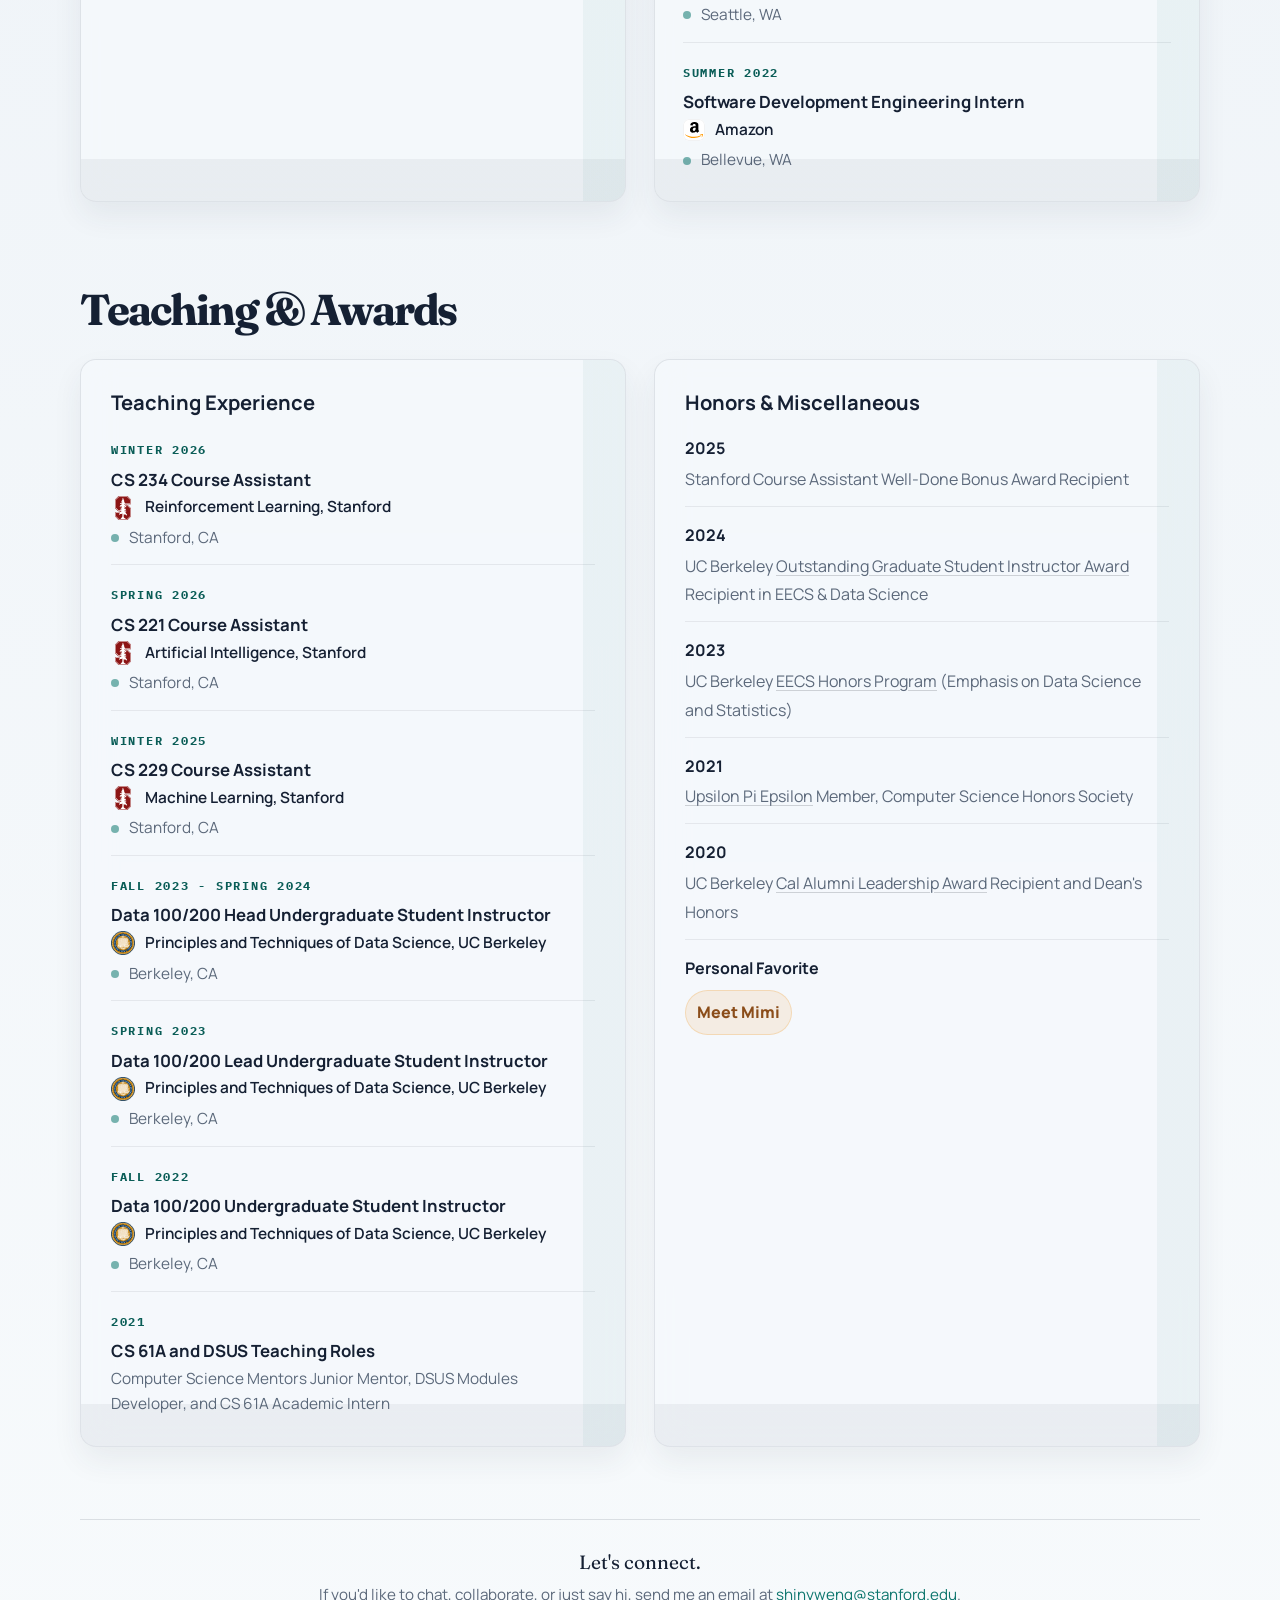
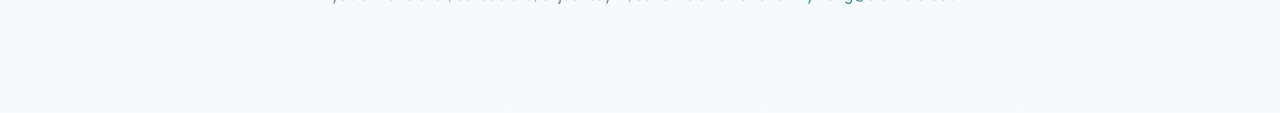
==== commit 481701f1: "style funsies" ====
--- a/index.html
+++ b/index.html
@@ -218,7 +218,7 @@
               <span class="timeline-date">Fall 2023 - Spring 2024</span>
               <h4>Data 100/200 Head Undergraduate Student Instructor</h4>
               <p class="timeline-meta">
-                <span class="timeline-company"><img class="company-logo company-logo-berkeley" src="logos/berkeley.svg" alt="UC Berkeley logo" loading="lazy" width="24" height="24"><span class="timeline-org">UC Berkeley</span></span>
+                <span class="timeline-company"><img class="company-logo company-logo-berkeley" src="logos/berkeley.svg" alt="UC Berkeley logo" loading="lazy" width="24" height="24"><span class="timeline-org">Principles and Techniques of Data Science, UC Berkeley</span></span>
                 <span class="timeline-location-line"><span class="timeline-location-icon" aria-hidden="true"></span><span class="timeline-location">Berkeley, CA</span></span>
               </p>
             </li>
@@ -226,7 +226,7 @@
               <span class="timeline-date">Spring 2023</span>
               <h4>Data 100/200 Lead Undergraduate Student Instructor</h4>
               <p class="timeline-meta">
-                <span class="timeline-company"><img class="company-logo company-logo-berkeley" src="logos/berkeley.svg" alt="UC Berkeley logo" loading="lazy" width="24" height="24"><span class="timeline-org">UC Berkeley</span></span>
+                <span class="timeline-company"><img class="company-logo company-logo-berkeley" src="logos/berkeley.svg" alt="UC Berkeley logo" loading="lazy" width="24" height="24"><span class="timeline-org">Principles and Techniques of Data Science, UC Berkeley</span></span>
                 <span class="timeline-location-line"><span class="timeline-location-icon" aria-hidden="true"></span><span class="timeline-location">Berkeley, CA</span></span>
               </p>
             </li>
@@ -234,7 +234,7 @@
               <span class="timeline-date">Fall 2022</span>
               <h4>Data 100/200 Undergraduate Student Instructor</h4>
               <p class="timeline-meta">
-                <span class="timeline-company"><img class="company-logo company-logo-berkeley" src="logos/berkeley.svg" alt="UC Berkeley logo" loading="lazy" width="24" height="24"><span class="timeline-org">UC Berkeley</span></span>
+                <span class="timeline-company"><img class="company-logo company-logo-berkeley" src="logos/berkeley.svg" alt="UC Berkeley logo" loading="lazy" width="24" height="24"><span class="timeline-org">Principles and Techniques of Data Science, UC Berkeley</span></span>
                 <span class="timeline-location-line"><span class="timeline-location-icon" aria-hidden="true"></span><span class="timeline-location">Berkeley, CA</span></span>
               </p>
             </li>
--- a/styles.css
+++ b/styles.css
@@ -314,35 +314,65 @@
   border-radius: 14px;
   border: 1px solid rgba(23, 107, 98, 0.14);
   background: linear-gradient(135deg, rgba(239, 154, 50, 0.18), rgba(23, 107, 98, 0.16));
-  box-shadow: inset 0 1px 0 rgba(255, 255, 255, 0.65);
+  box-shadow:
+    0 0 0 0 rgba(239, 154, 50, 0),
+    inset 0 1px 0 rgba(255, 255, 255, 0.65);
   padding: 0;
   cursor: pointer;
-  transition: transform 180ms ease, box-shadow 180ms ease, border-color 180ms ease;
+  transition:
+    transform 180ms ease,
+    box-shadow 200ms ease,
+    border-color 180ms ease,
+    background-color 200ms ease;
   appearance: none;
+  position: relative;
 }
 
 .brand-mark:hover,
 .brand-mark:focus-visible {
   transform: translateY(-1px);
-  border-color: rgba(23, 107, 98, 0.22);
-  box-shadow: inset 0 1px 0 rgba(255, 255, 255, 0.68), 0 8px 18px rgba(35, 31, 24, 0.08);
+  border-color: rgba(23, 107, 98, 0.24);
+  box-shadow:
+    0 0 0 6px rgba(239, 154, 50, 0.16),
+    inset 0 1px 0 rgba(255, 255, 255, 0.7);
 }
 
 .brand-mark img {
   width: 24px;
   height: 24px;
+  transform-origin: 50% 50%;
+  will-change: transform;
+}
+
+.brand-mark:hover img,
+.brand-mark:focus-visible img {
+  animation: sun-spin 780ms cubic-bezier(0.2, 0.9, 0.2, 1) both;
+}
+
+@keyframes sun-spin {
+  from {
+    transform: rotate(0deg);
+  }
+
+  to {
+    transform: rotate(360deg);
+  }
 }
 
 body[data-mode="dark"] .brand-mark {
   border-color: rgba(226, 233, 255, 0.12);
   background: linear-gradient(135deg, rgba(239, 154, 50, 0.16), rgba(105, 199, 179, 0.12));
-  box-shadow: inset 0 1px 0 rgba(255, 255, 255, 0.08);
+  box-shadow:
+    0 0 0 0 rgba(105, 199, 179, 0),
+    inset 0 1px 0 rgba(255, 255, 255, 0.08);
 }
 
 body[data-mode="dark"] .brand-mark:hover,
 body[data-mode="dark"] .brand-mark:focus-visible {
-  border-color: rgba(226, 233, 255, 0.2);
-  box-shadow: inset 0 1px 0 rgba(255, 255, 255, 0.1), 0 10px 24px rgba(2, 6, 23, 0.24);
+  border-color: rgba(226, 233, 255, 0.24);
+  box-shadow:
+    0 0 0 6px rgba(95, 210, 203, 0.24),
+    inset 0 1px 0 rgba(255, 255, 255, 0.12);
 }
 
 .nav-links {
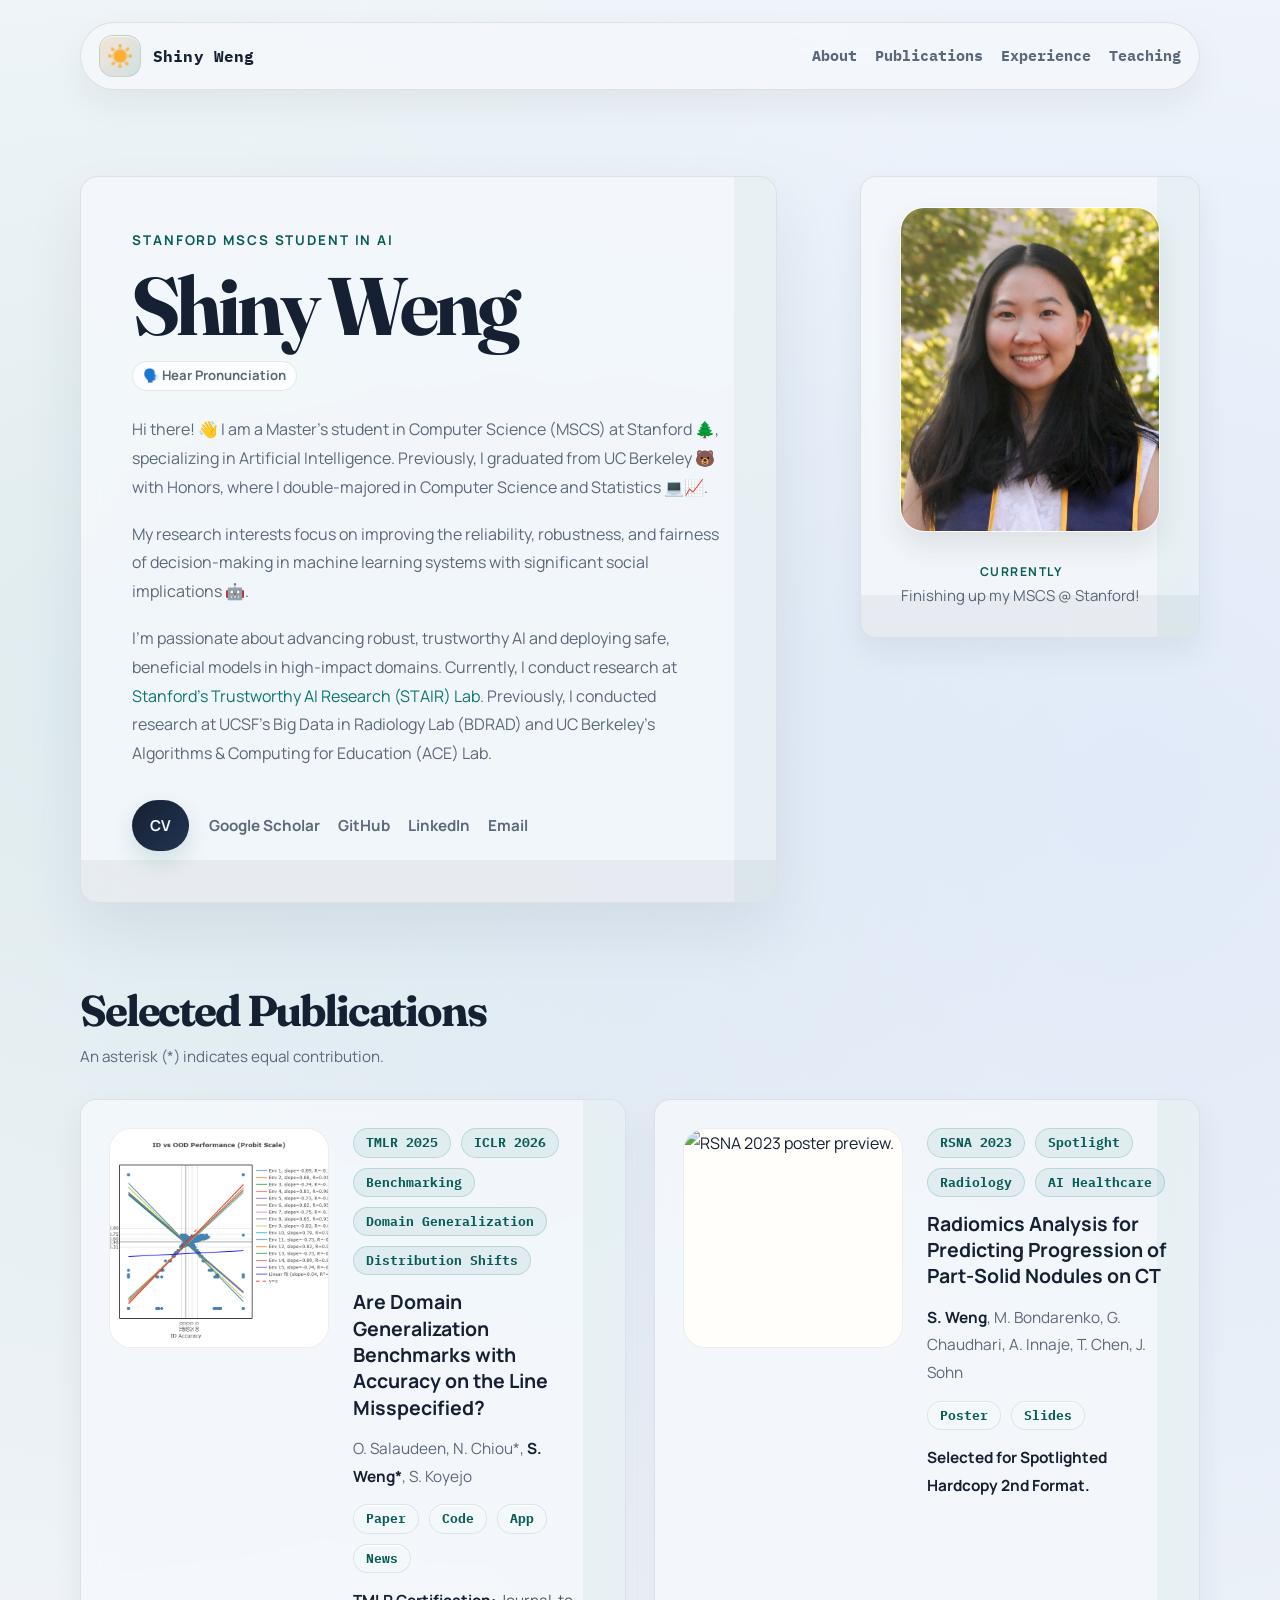
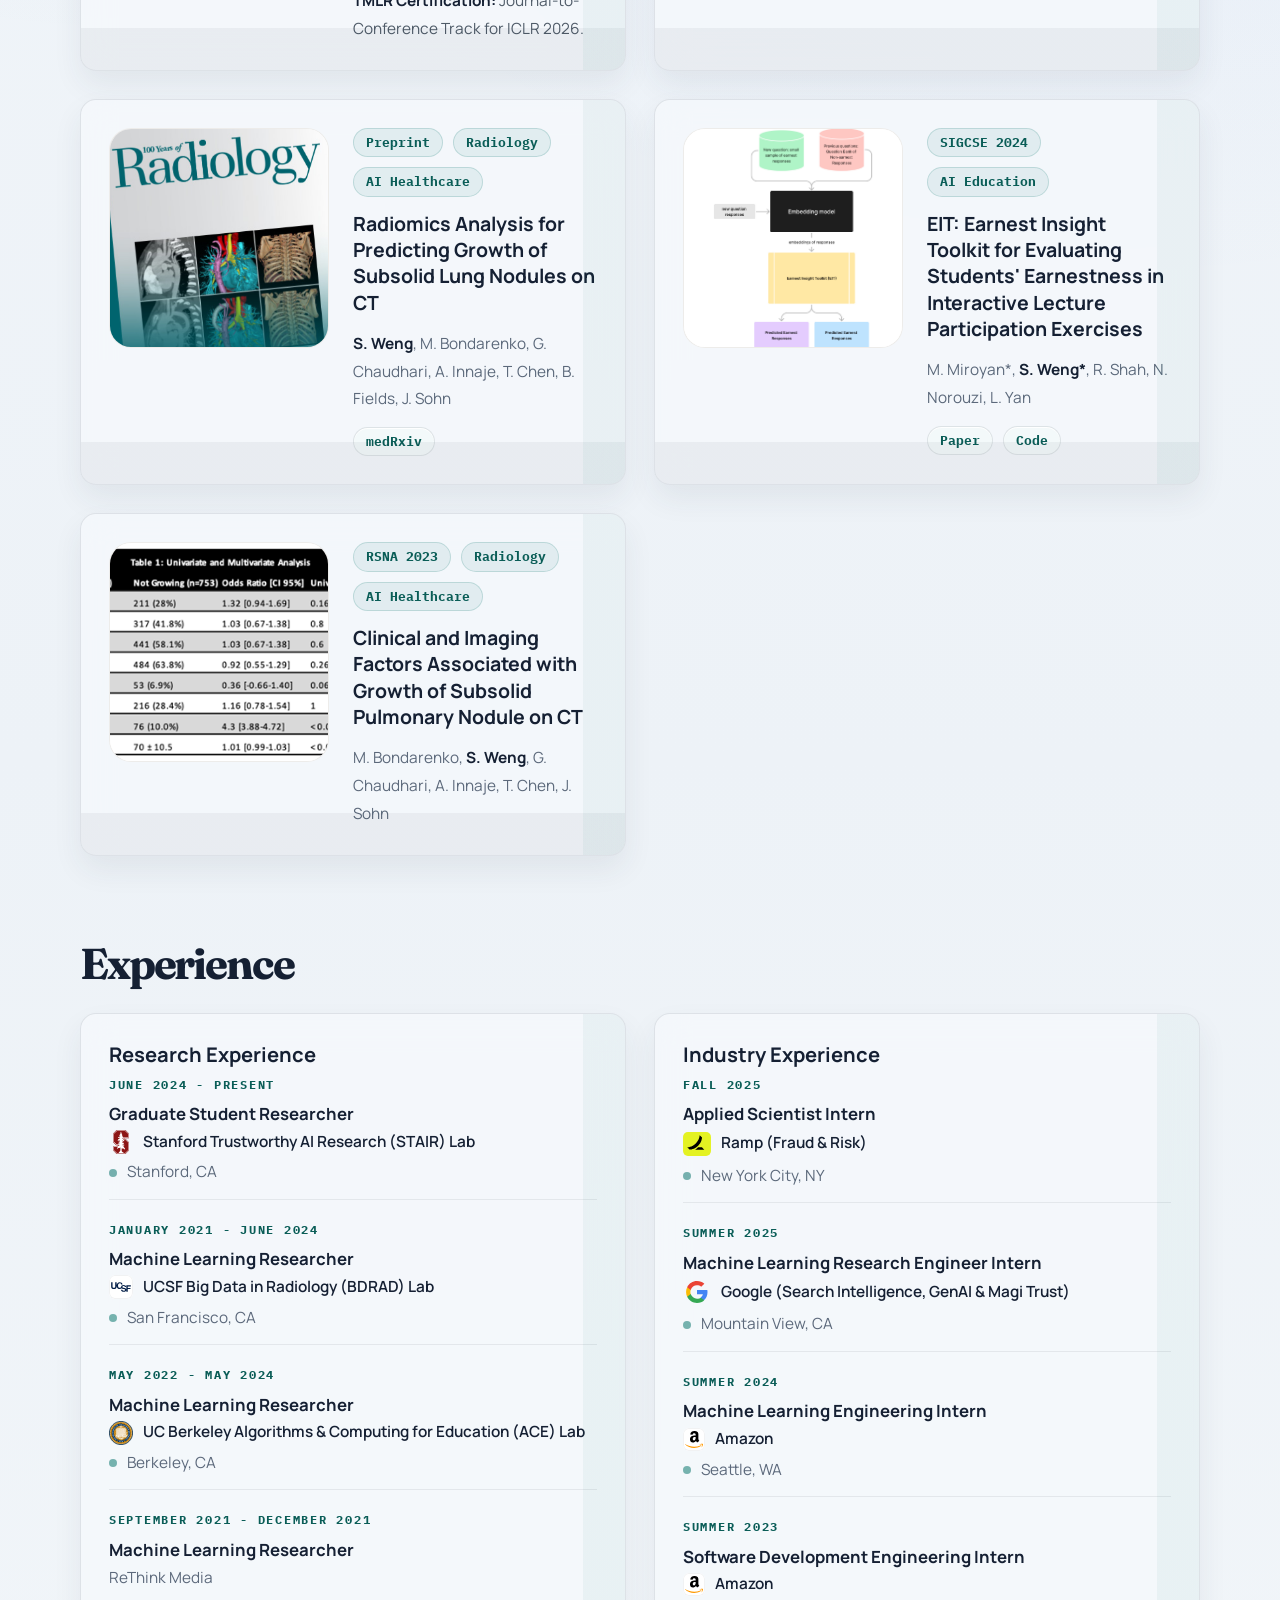
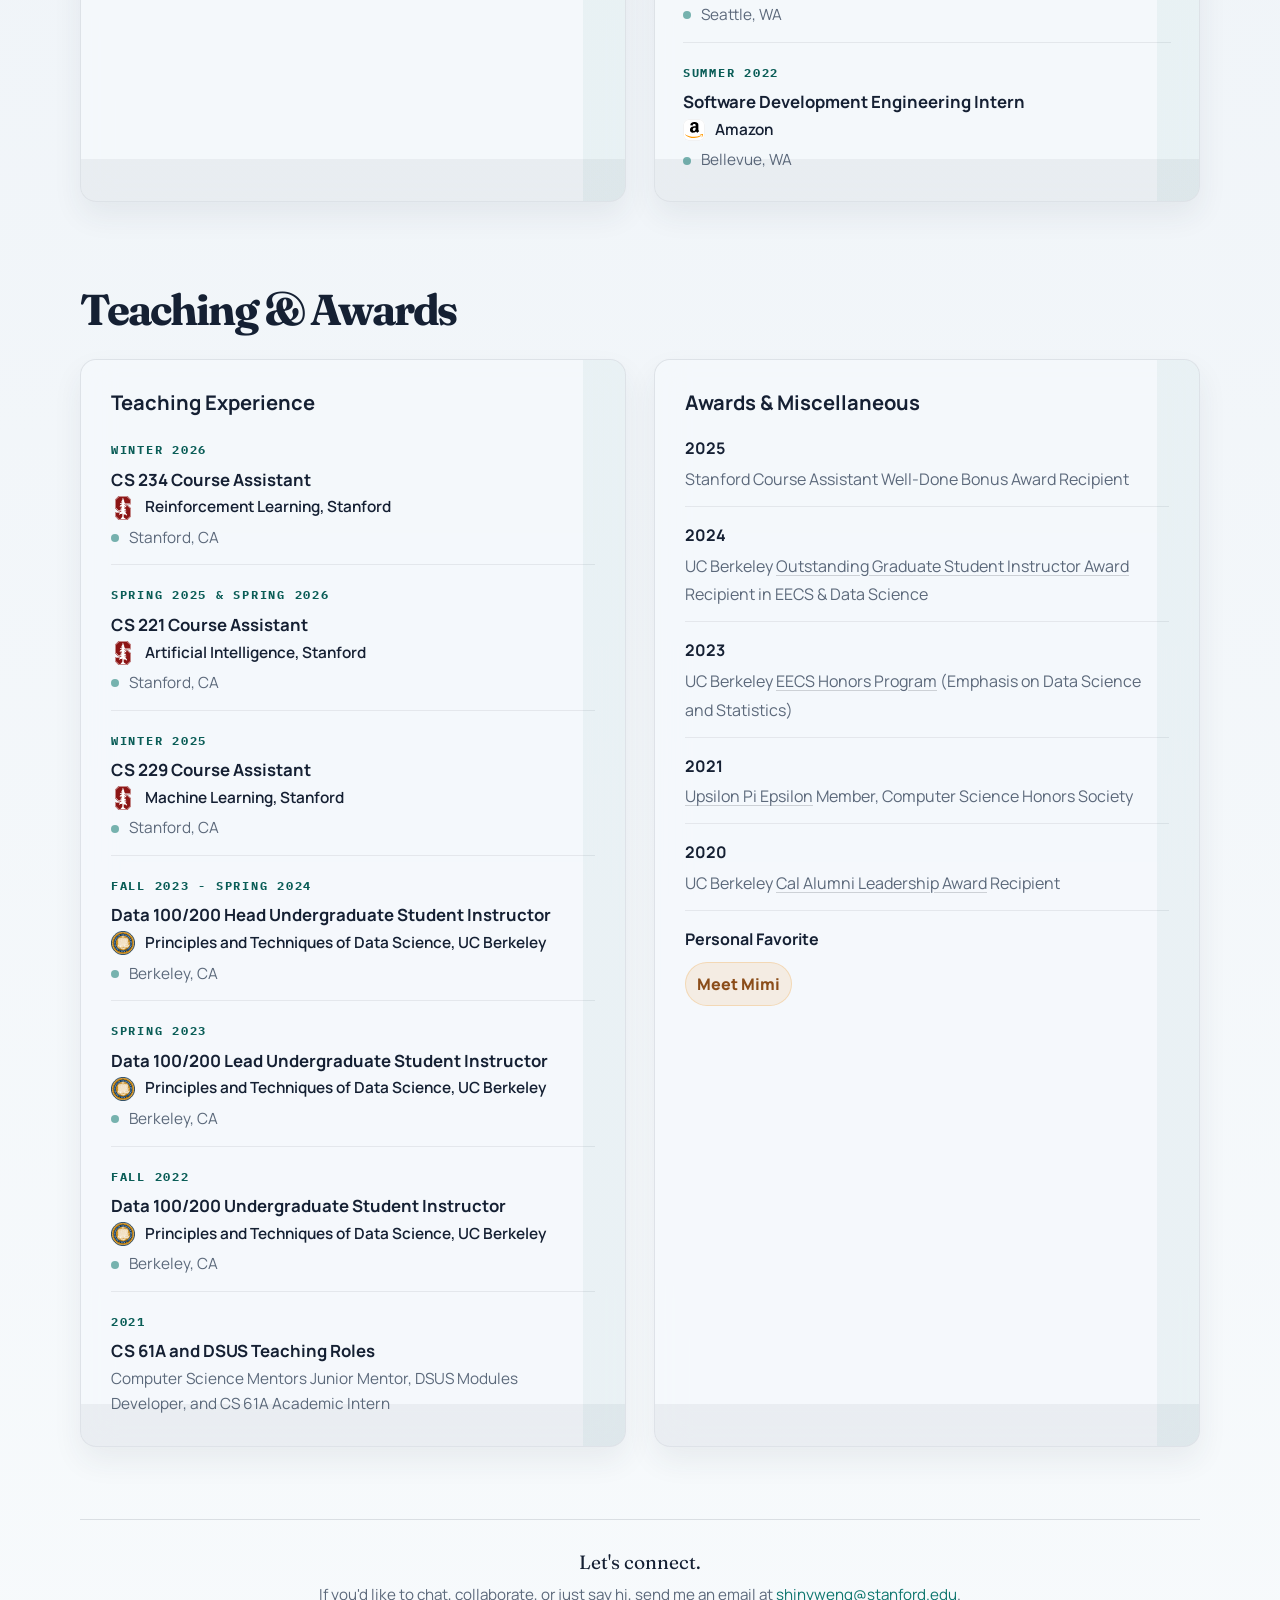
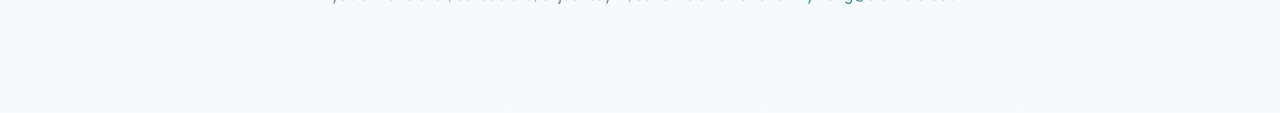
==== commit 96dd7a69: "nit" ====
--- a/index.html
+++ b/index.html
@@ -199,7 +199,7 @@
               </p>
             </li>
             <li class="timeline-item">
-              <span class="timeline-date">Spring 2026</span>
+              <span class="timeline-date">Spring 2025 &amp; Spring 2026</span>
               <h4>CS 221 Course Assistant</h4>
               <p class="timeline-meta">
                 <span class="timeline-company"><img class="company-logo company-logo-stanford" src="logos/stanford.svg" alt="Stanford logo" loading="lazy" width="24" height="24"><span class="timeline-org">Artificial Intelligence, Stanford</span></span>
@@ -248,7 +248,7 @@
 
         <article class="surface-card" data-reveal style="--delay: 150ms;">
           <div class="surface-card-header">
-            <h3>Honors &amp; Miscellaneous</h3>
+            <h3>Awards &amp; Miscellaneous</h3>
           </div>
           <ul class="bullet-list">
             <li>
@@ -269,7 +269,7 @@
             </li>
             <li>
               <strong>2020</strong>
-              UC Berkeley <a class="subtle-link" href="https://alumni.berkeley.edu/get-involved/scholarships/the-leadership-award/" target="_blank" rel="noopener noreferrer">Cal Alumni Leadership Award</a> Recipient and Dean's Honors
+              UC Berkeley <a class="subtle-link" href="https://alumni.berkeley.edu/get-involved/scholarships/the-leadership-award/" target="_blank" rel="noopener noreferrer">Cal Alumni Leadership Award</a> Recipient
             </li>
             <li>
               <strong>Personal Favorite</strong>
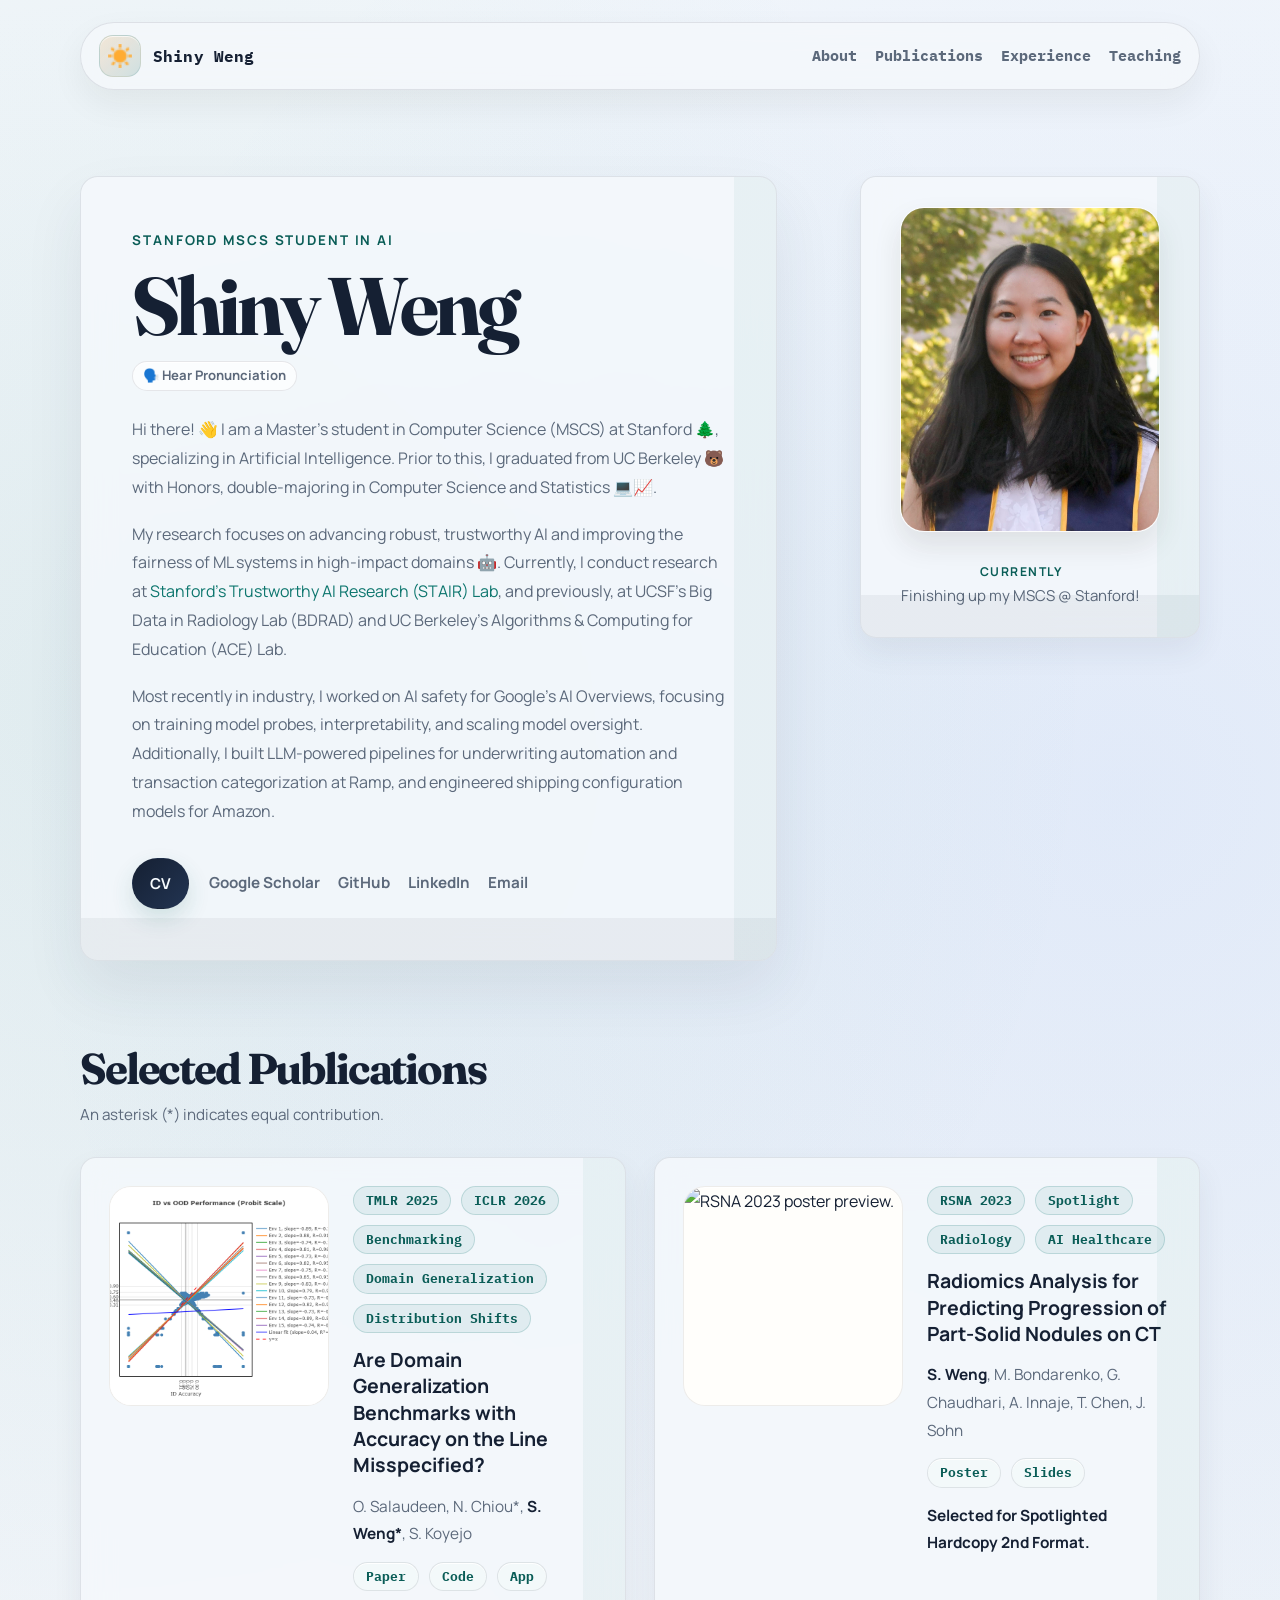
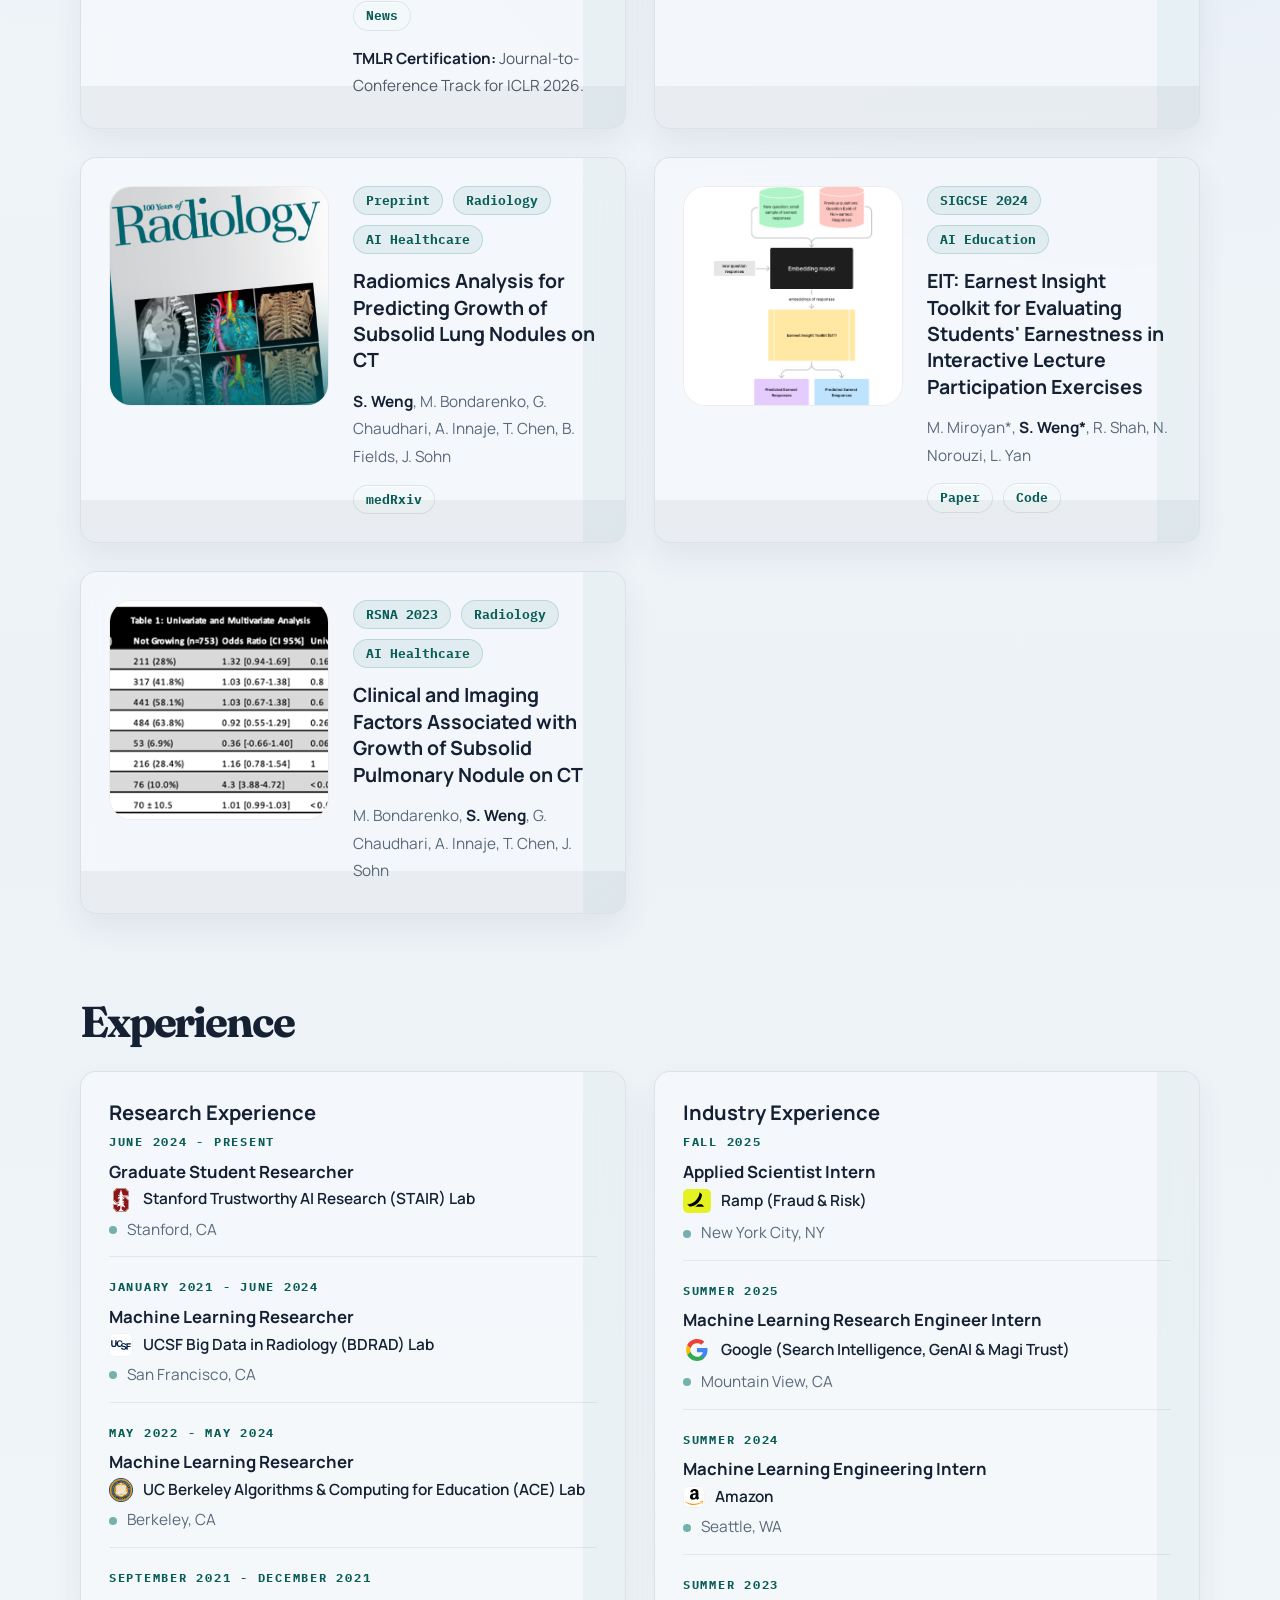
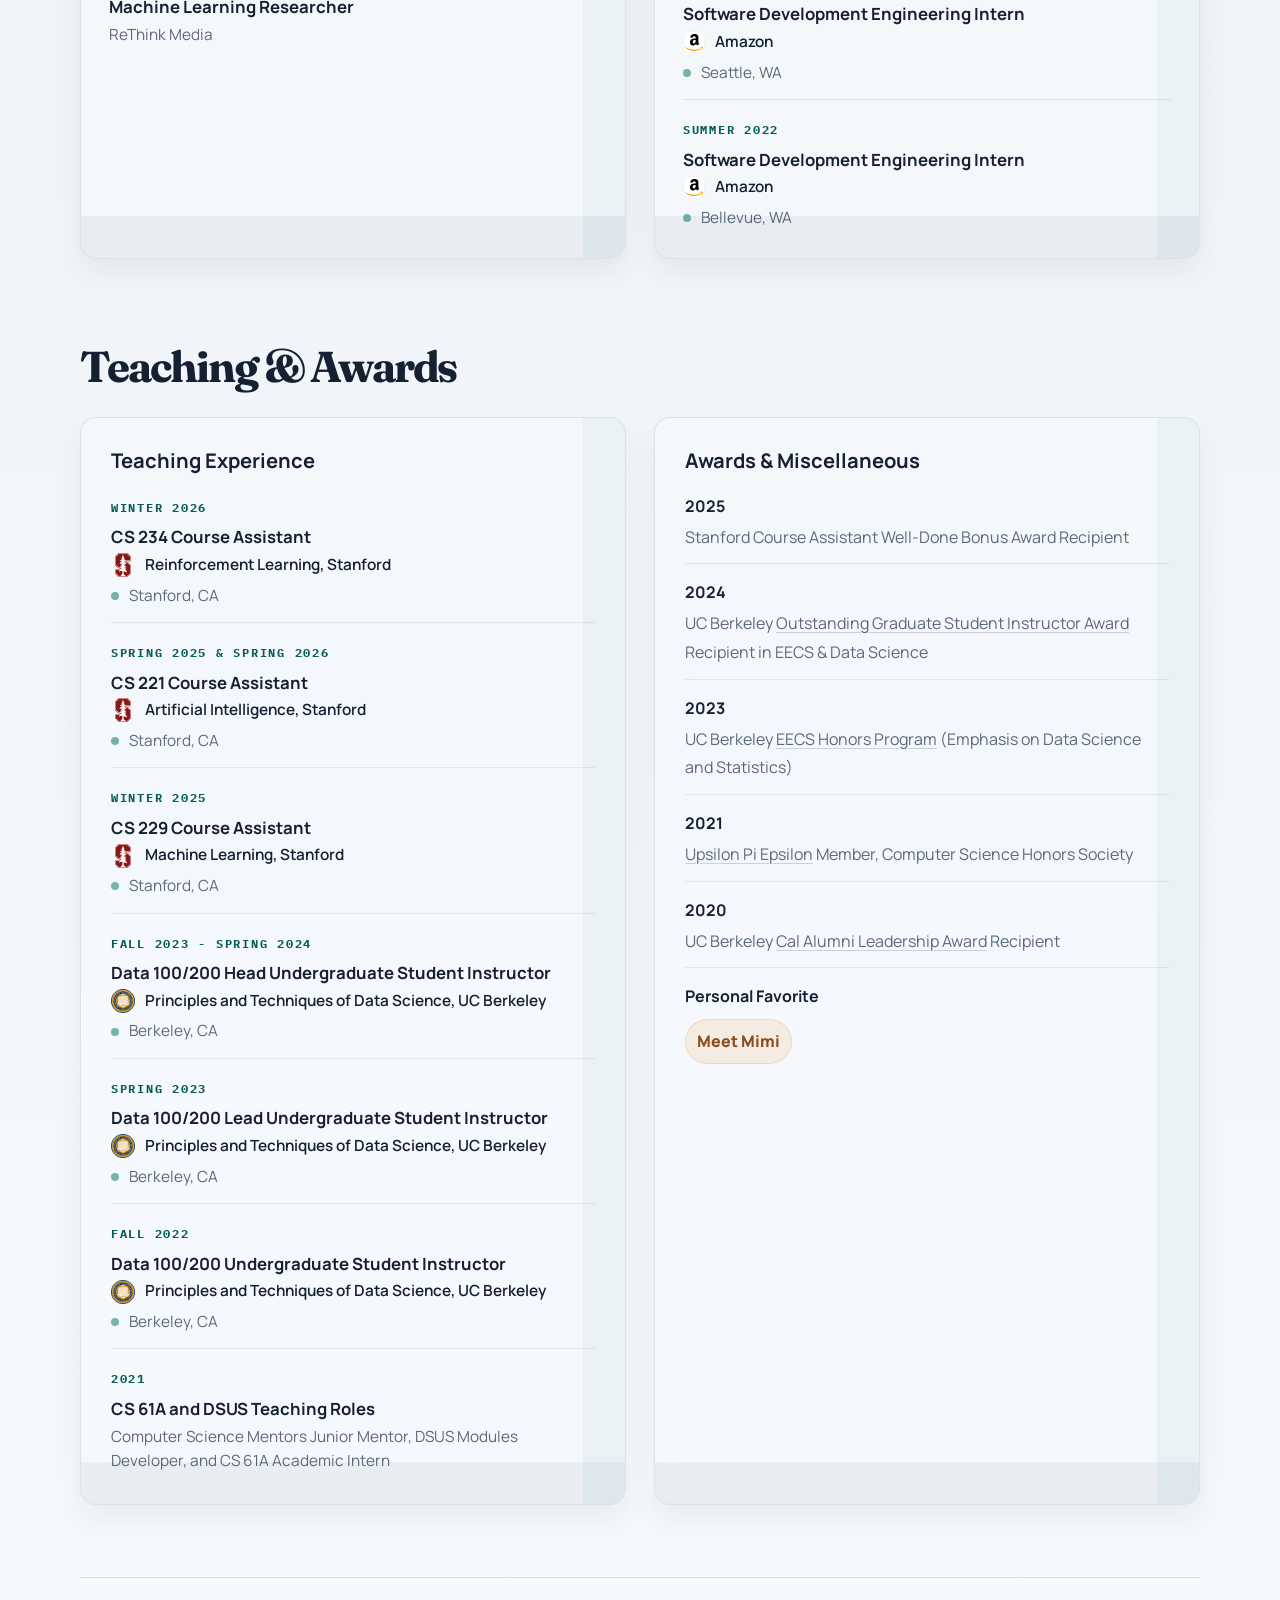
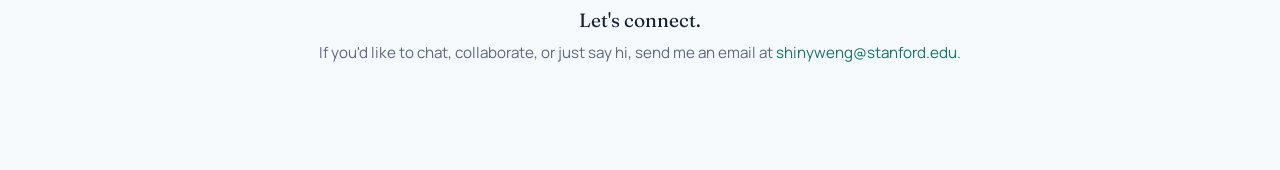
==== commit 0962be29: "intro streamline" ====
--- a/index.html
+++ b/index.html
@@ -50,16 +50,18 @@
         </p>
         <p class="hero-copy">
           Hi there! 👋 I am a Master's student in Computer Science (MSCS) at Stanford 🌲, specializing in Artificial
-          Intelligence. Previously, I graduated from UC Berkeley 🐻 with Honors, where I double-majored in Computer
+          Intelligence. Prior to this, I graduated from UC Berkeley 🐻 with Honors, double-majoring in Computer
           Science and Statistics 💻📈.
         </p>
         <p class="hero-copy">
-          My research interests focus on improving the reliability, robustness, and fairness of decision-making
-          in machine learning systems with significant social implications 🤖.
+          My research focuses on advancing robust, trustworthy AI and improving the fairness of ML systems in high-impact domains 🤖. 
+          Currently, I conduct research at <a href="https://stairlab.stanford.edu/team/" target="_blank" rel="noopener noreferrer">Stanford's Trustworthy AI Research (STAIR) Lab</a>, 
+          and previously, at UCSF's Big Data in Radiology Lab (BDRAD) and UC Berkeley's Algorithms &amp; Computing for Education (ACE) Lab.
         </p>
         <p class="hero-copy">
-          I'm passionate about advancing robust, trustworthy AI and deploying safe, beneficial models in
-          high-impact domains. Currently, I conduct research at <a href="https://stairlab.stanford.edu/team/" target="_blank" rel="noopener noreferrer">Stanford's Trustworthy AI Research (STAIR) Lab</a>. Previously, I conducted research at UCSF's Big Data in Radiology Lab (BDRAD) and UC Berkeley's Algorithms &amp; Computing for Education (ACE) Lab.
+          Most recently in industry, I worked on AI safety for Google's AI Overviews, focusing on training model probes, interpretability, and scaling model oversight. 
+          Additionally, I built LLM-powered pipelines for underwriting automation and transaction categorization at Ramp, 
+          and engineered shipping configuration models for Amazon.
         </p>
         <div class="hero-actions">
           <a class="button button-primary" href="https://drive.google.com/file/d/1tuR0fFCh3d0dBiTfA2tW2QPFACbJXb9k/view?usp=sharing" target="_blank" rel="noopener noreferrer">CV</a>
@@ -104,7 +106,7 @@
               <span class="timeline-date">June 2024 - Present</span>
               <h4>Graduate Student Researcher</h4>
               <p class="timeline-meta">
-                <span class="timeline-company"><img class="company-logo company-logo-stanford" src="logos/stanford.svg" alt="Stanford logo" loading="lazy" width="24" height="24"><span class="timeline-org">Stanford Trustworthy AI Research (STAIR) Lab</span></span>
+                <span class="timeline-company"><img class="company-logo company-logo-stanford" src="logos/stanford.svg" alt="Stanford logo" loading="lazy" width="24" height="24"><a class="timeline-org" href="https://stairlab.stanford.edu/team/" target="_blank" rel="noopener noreferrer">Stanford Trustworthy AI Research (STAIR) Lab</a></span>
                 <span class="timeline-location-line"><span class="timeline-location-icon" aria-hidden="true"></span><span class="timeline-location">Stanford, CA</span></span>
               </p>
             </li>
@@ -112,7 +114,7 @@
               <span class="timeline-date">January 2021 - June 2024</span>
               <h4>Machine Learning Researcher</h4>
               <p class="timeline-meta">
-                <span class="timeline-company"><img class="company-logo company-logo-ucsf company-logo-on-light" src="logos/ucsf.svg" alt="UCSF logo" loading="lazy" width="24" height="24"><span class="timeline-org">UCSF Big Data in Radiology (BDRAD) Lab</span></span>
+                <span class="timeline-company"><img class="company-logo company-logo-ucsf company-logo-on-light" src="logos/ucsf.svg" alt="UCSF logo" loading="lazy" width="24" height="24"><a class="timeline-org" href="https://sohnlab.ucsf.edu/" target="_blank" rel="noopener noreferrer">UCSF Big Data in Radiology (BDRAD) Lab</a></span>
                 <span class="timeline-location-line"><span class="timeline-location-icon" aria-hidden="true"></span><span class="timeline-location">San Francisco, CA</span></span>
               </p>
             </li>
@@ -120,7 +122,7 @@
               <span class="timeline-date">May 2022 - May 2024</span>
               <h4>Machine Learning Researcher</h4>
               <p class="timeline-meta">
-                <span class="timeline-company"><img class="company-logo company-logo-berkeley" src="logos/berkeley.svg" alt="UC Berkeley logo" loading="lazy" width="24" height="24"><span class="timeline-org">UC Berkeley Algorithms &amp; Computing for Education (ACE) Lab</span></span>
+                <span class="timeline-company"><img class="company-logo company-logo-berkeley" src="logos/berkeley.svg" alt="UC Berkeley logo" loading="lazy" width="24" height="24"><a class="timeline-org" href="https://acelab.berkeley.edu/" target="_blank" rel="noopener noreferrer">UC Berkeley Algorithms &amp; Computing for Education (ACE) Lab</a></span>
                 <span class="timeline-location-line"><span class="timeline-location-icon" aria-hidden="true"></span><span class="timeline-location">Berkeley, CA</span></span>
               </p>
             </li>
@@ -194,7 +196,7 @@
               <span class="timeline-date">Winter 2026</span>
               <h4>CS 234 Course Assistant</h4>
               <p class="timeline-meta">
-                <span class="timeline-company"><img class="company-logo company-logo-stanford" src="logos/stanford.svg" alt="Stanford logo" loading="lazy" width="24" height="24"><span class="timeline-org">Reinforcement Learning, Stanford</span></span>
+                <span class="timeline-company"><img class="company-logo company-logo-stanford" src="logos/stanford.svg" alt="Stanford logo" loading="lazy" width="24" height="24"><a class="timeline-org" href="https://web.stanford.edu/class/cs234/" target="_blank" rel="noopener noreferrer">Reinforcement Learning, Stanford</a></span>
                 <span class="timeline-location-line"><span class="timeline-location-icon" aria-hidden="true"></span><span class="timeline-location">Stanford, CA</span></span>
               </p>
             </li>
@@ -202,7 +204,7 @@
               <span class="timeline-date">Spring 2025 &amp; Spring 2026</span>
               <h4>CS 221 Course Assistant</h4>
               <p class="timeline-meta">
-                <span class="timeline-company"><img class="company-logo company-logo-stanford" src="logos/stanford.svg" alt="Stanford logo" loading="lazy" width="24" height="24"><span class="timeline-org">Artificial Intelligence, Stanford</span></span>
+                <span class="timeline-company"><img class="company-logo company-logo-stanford" src="logos/stanford.svg" alt="Stanford logo" loading="lazy" width="24" height="24"><a class="timeline-org" href="https://stanford-cs221.github.io/spring2025/" target="_blank" rel="noopener noreferrer">Artificial Intelligence, Stanford</a></span>
                 <span class="timeline-location-line"><span class="timeline-location-icon" aria-hidden="true"></span><span class="timeline-location">Stanford, CA</span></span>
               </p>
             </li>
@@ -210,7 +212,7 @@
               <span class="timeline-date">Winter 2025</span>
               <h4>CS 229 Course Assistant</h4>
               <p class="timeline-meta">
-                <span class="timeline-company"><img class="company-logo company-logo-stanford" src="logos/stanford.svg" alt="Stanford logo" loading="lazy" width="24" height="24"><span class="timeline-org">Machine Learning, Stanford</span></span>
+                <span class="timeline-company"><img class="company-logo company-logo-stanford" src="logos/stanford.svg" alt="Stanford logo" loading="lazy" width="24" height="24"><a class="timeline-org" href="https://cs229.stanford.edu/w24-index.html" target="_blank" rel="noopener noreferrer">Machine Learning, Stanford</a></span>
                 <span class="timeline-location-line"><span class="timeline-location-icon" aria-hidden="true"></span><span class="timeline-location">Stanford, CA</span></span>
               </p>
             </li>
@@ -218,7 +220,7 @@
               <span class="timeline-date">Fall 2023 - Spring 2024</span>
               <h4>Data 100/200 Head Undergraduate Student Instructor</h4>
               <p class="timeline-meta">
-                <span class="timeline-company"><img class="company-logo company-logo-berkeley" src="logos/berkeley.svg" alt="UC Berkeley logo" loading="lazy" width="24" height="24"><span class="timeline-org">Principles and Techniques of Data Science, UC Berkeley</span></span>
+                <span class="timeline-company"><img class="company-logo company-logo-berkeley" src="logos/berkeley.svg" alt="UC Berkeley logo" loading="lazy" width="24" height="24"><a class="timeline-org" href="https://ds100.org/sp24/" target="_blank" rel="noopener noreferrer">Principles and Techniques of Data Science, UC Berkeley</a></span>
                 <span class="timeline-location-line"><span class="timeline-location-icon" aria-hidden="true"></span><span class="timeline-location">Berkeley, CA</span></span>
               </p>
             </li>
@@ -226,7 +228,7 @@
               <span class="timeline-date">Spring 2023</span>
               <h4>Data 100/200 Lead Undergraduate Student Instructor</h4>
               <p class="timeline-meta">
-                <span class="timeline-company"><img class="company-logo company-logo-berkeley" src="logos/berkeley.svg" alt="UC Berkeley logo" loading="lazy" width="24" height="24"><span class="timeline-org">Principles and Techniques of Data Science, UC Berkeley</span></span>
+                <span class="timeline-company"><img class="company-logo company-logo-berkeley" src="logos/berkeley.svg" alt="UC Berkeley logo" loading="lazy" width="24" height="24"><a class="timeline-org" href="https://ds100.org/sp23/" target="_blank" rel="noopener noreferrer">Principles and Techniques of Data Science, UC Berkeley</a></span>
                 <span class="timeline-location-line"><span class="timeline-location-icon" aria-hidden="true"></span><span class="timeline-location">Berkeley, CA</span></span>
               </p>
             </li>
@@ -234,7 +236,7 @@
               <span class="timeline-date">Fall 2022</span>
               <h4>Data 100/200 Undergraduate Student Instructor</h4>
               <p class="timeline-meta">
-                <span class="timeline-company"><img class="company-logo company-logo-berkeley" src="logos/berkeley.svg" alt="UC Berkeley logo" loading="lazy" width="24" height="24"><span class="timeline-org">Principles and Techniques of Data Science, UC Berkeley</span></span>
+                <span class="timeline-company"><img class="company-logo company-logo-berkeley" src="logos/berkeley.svg" alt="UC Berkeley logo" loading="lazy" width="24" height="24"><a class="timeline-org" href="https://ds100.org/fa22/" target="_blank" rel="noopener noreferrer">Principles and Techniques of Data Science, UC Berkeley</a></span>
                 <span class="timeline-location-line"><span class="timeline-location-icon" aria-hidden="true"></span><span class="timeline-location">Berkeley, CA</span></span>
               </p>
             </li>
